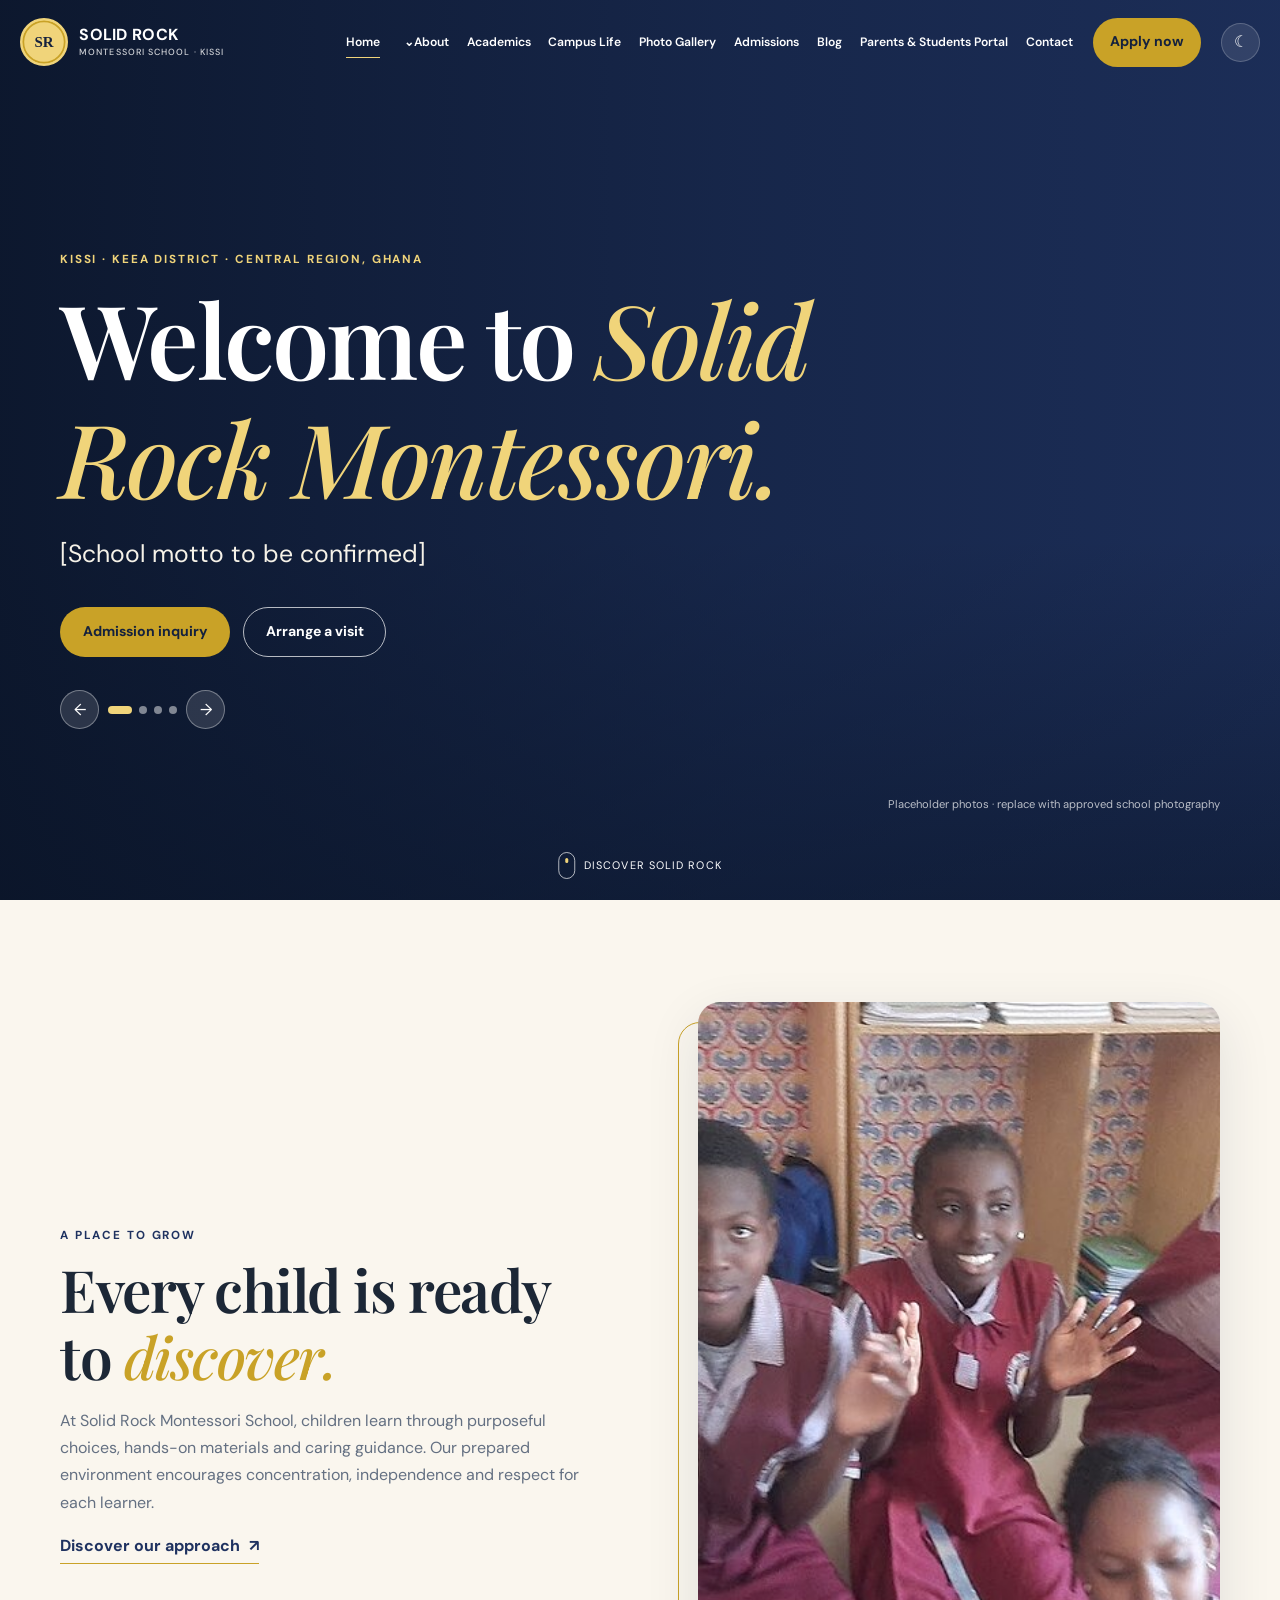
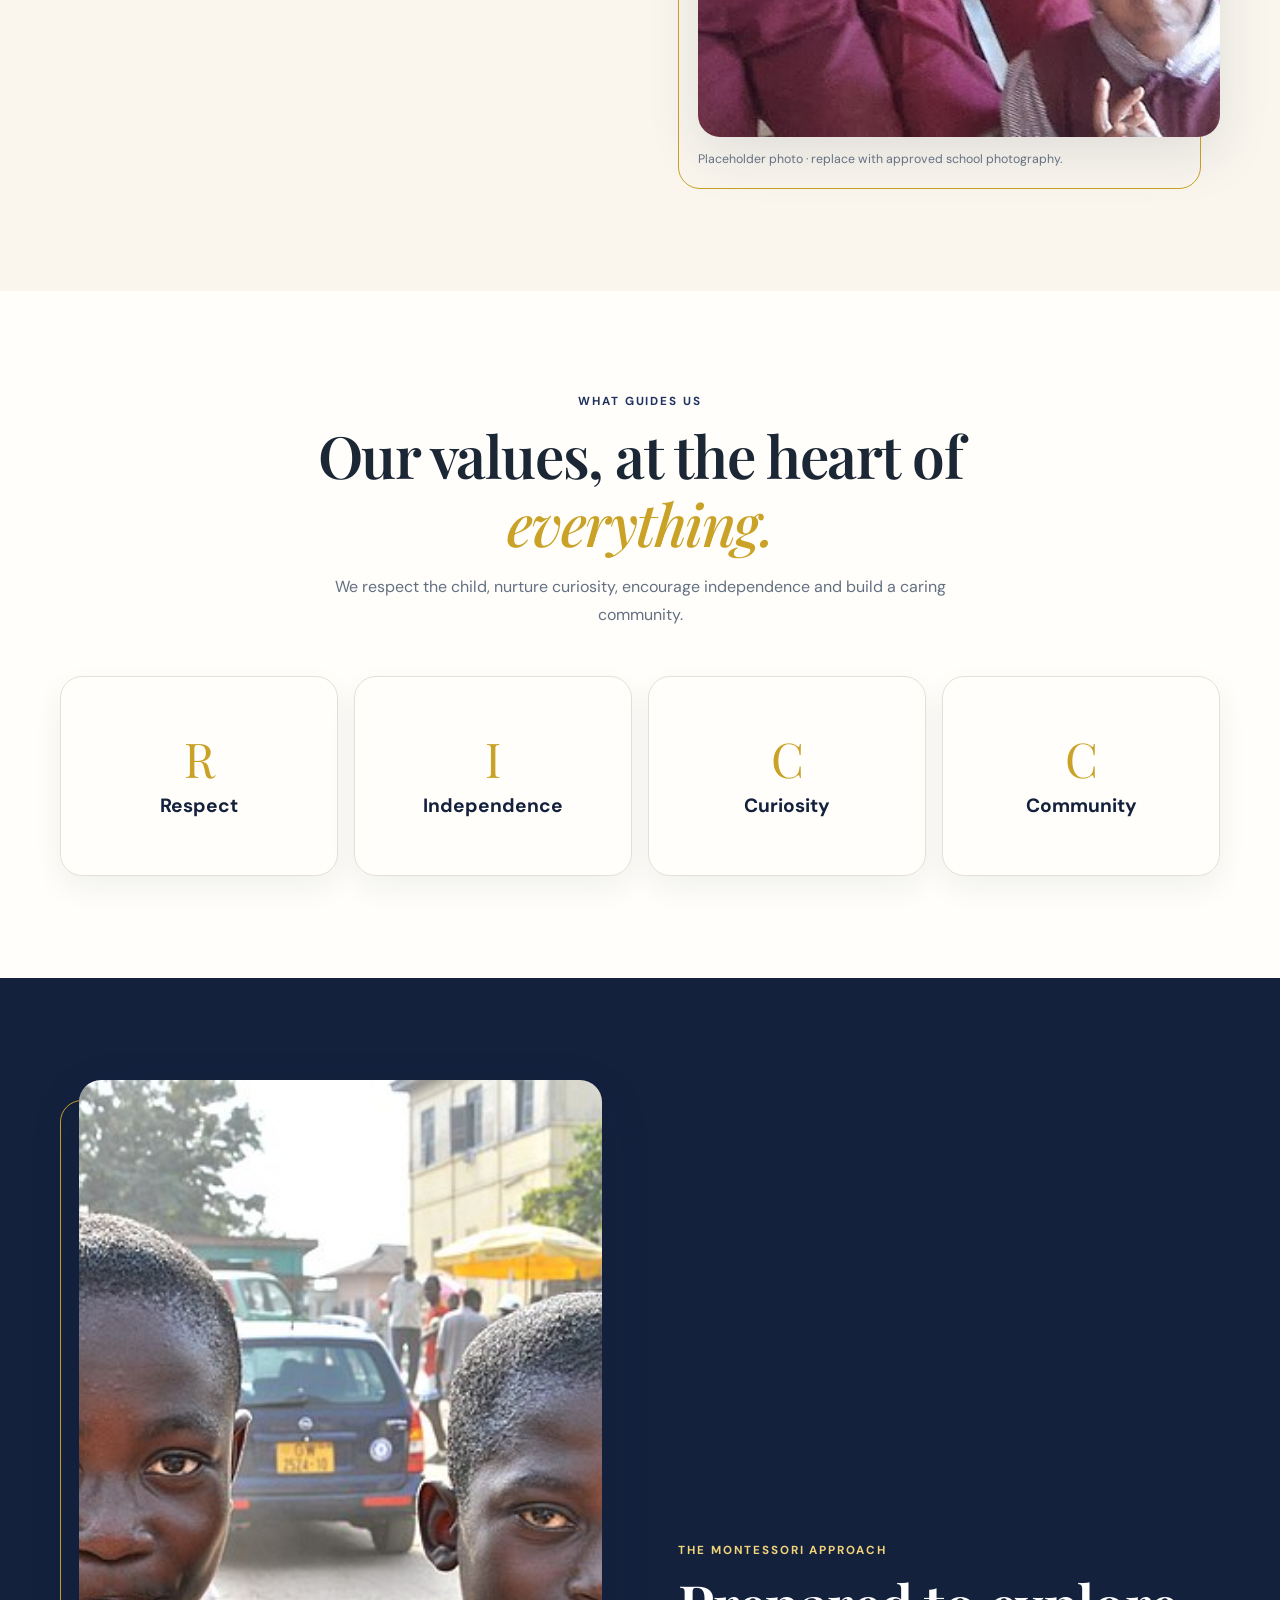
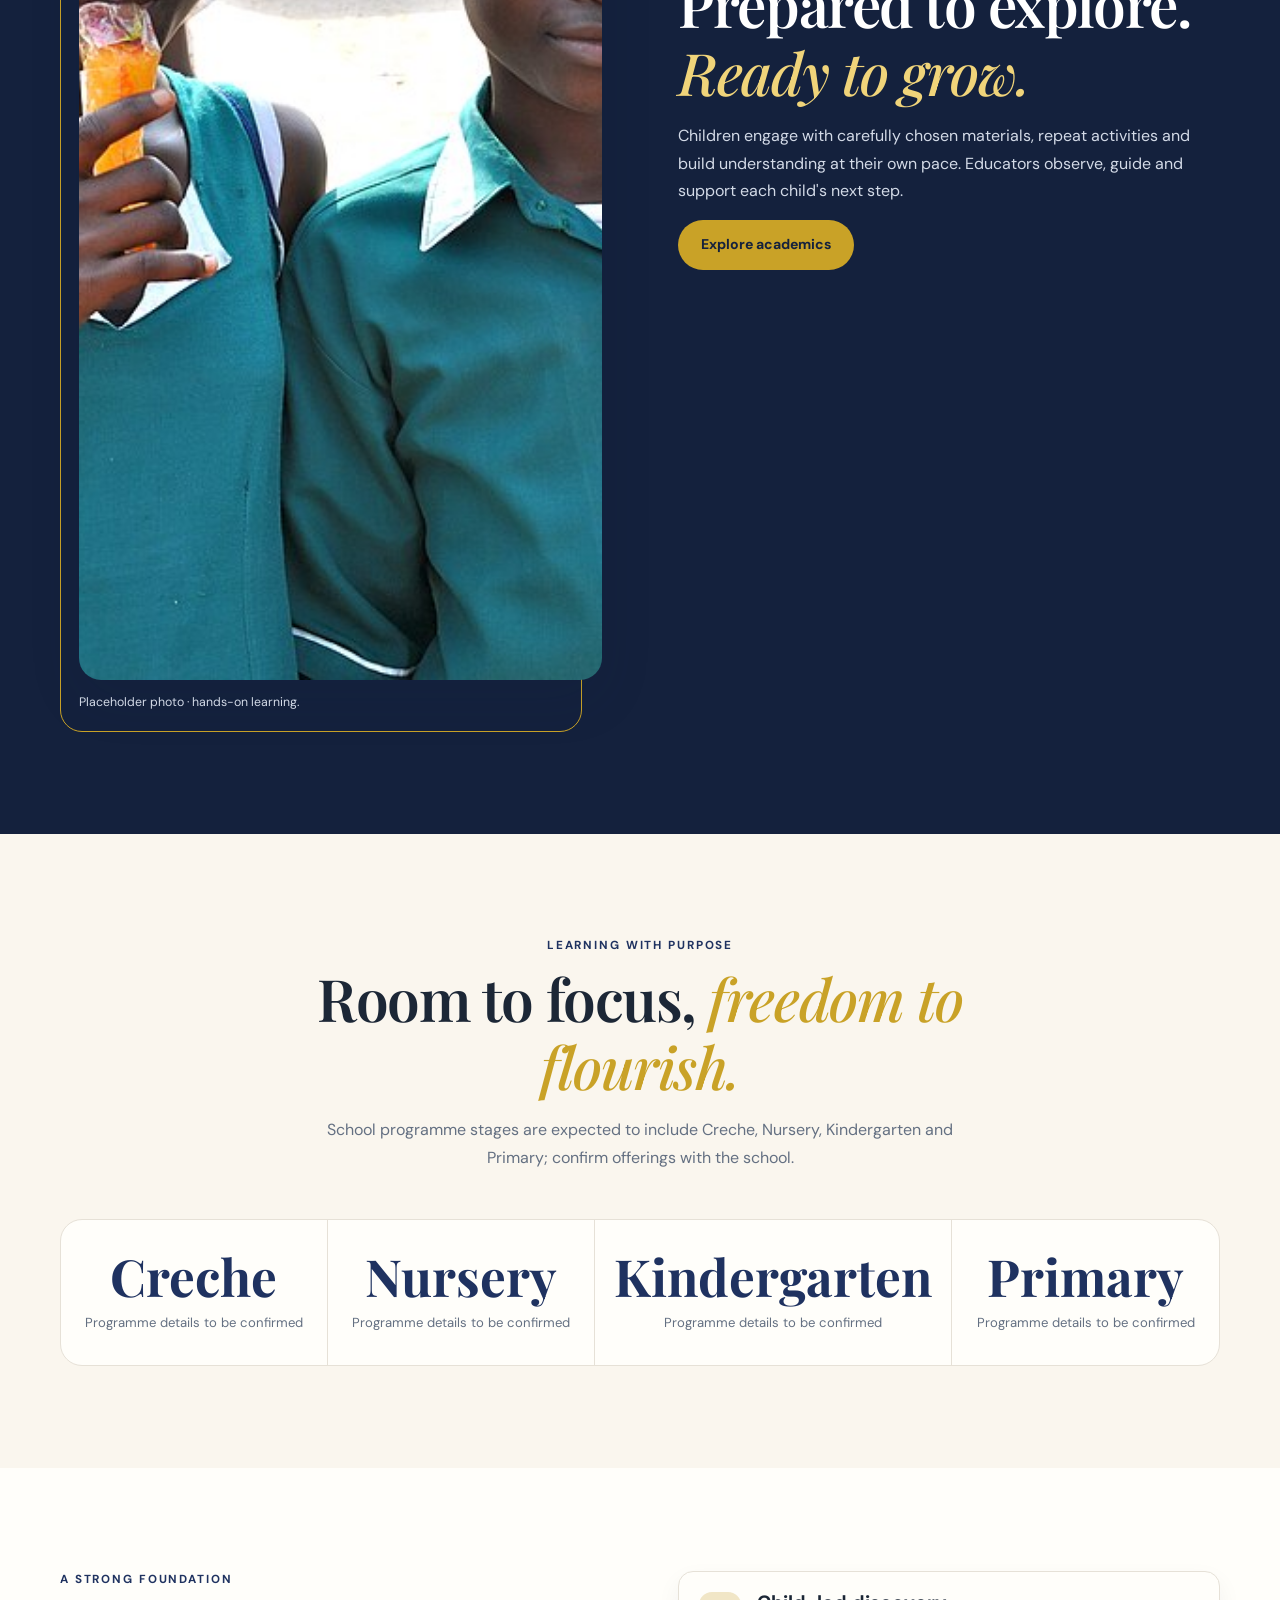
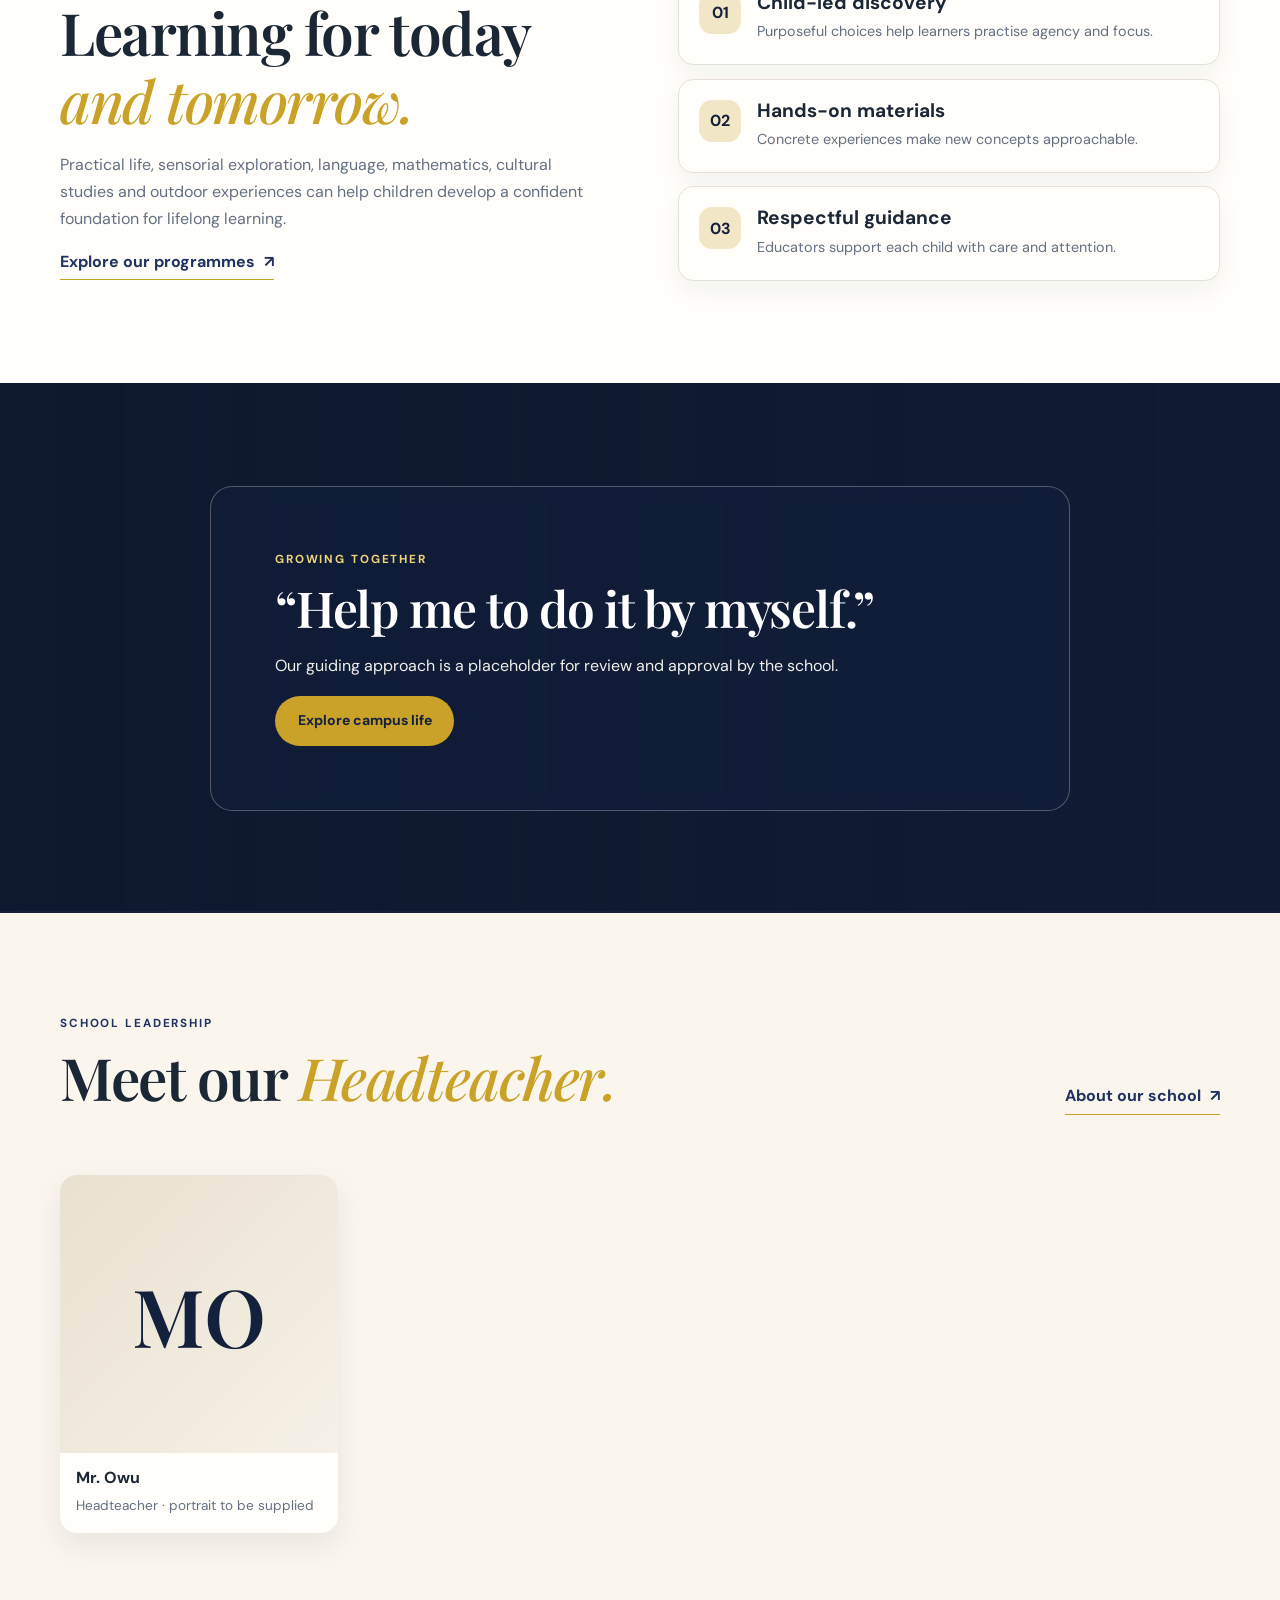
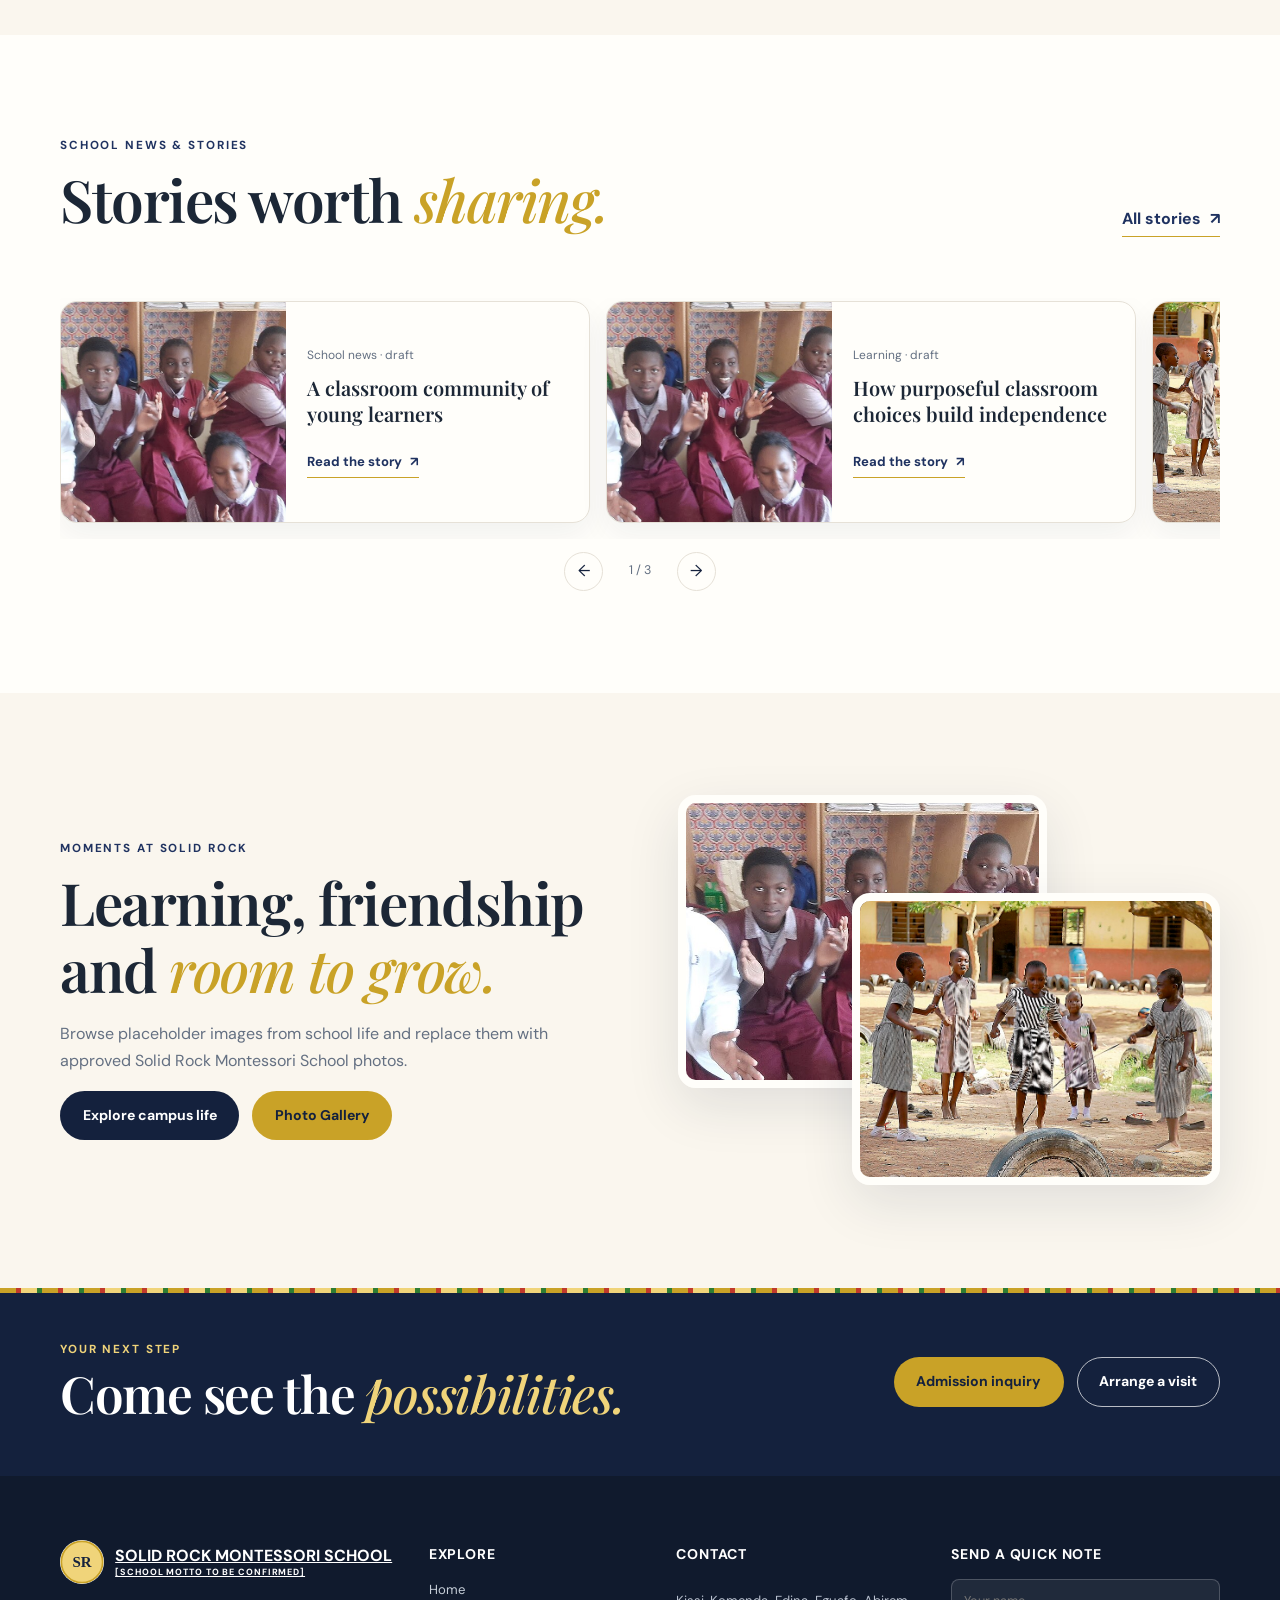
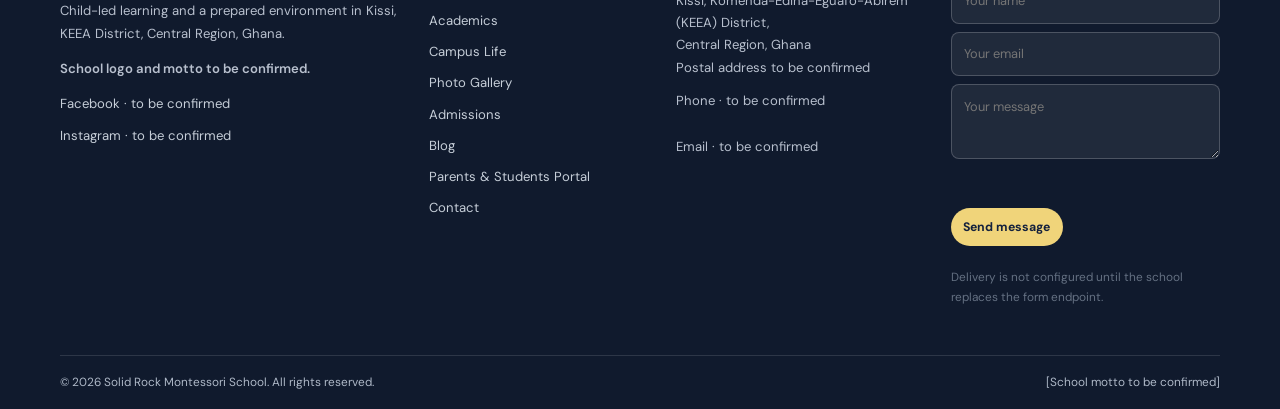
==== index.html @ 1fdc073c "Publish Solid Rock Montessori School website Co-authored-by: Copilot <223556219+Copilot@users.norepl" ====
<!doctype html>
<html lang="en">
<head>
  <meta charset="utf-8"><meta name="viewport" content="width=device-width, initial-scale=1">
  <meta name="description" content="Solid Rock Montessori School in Kissi, KEEA District, Ghana. Child-led learning from Creche through Primary.">
  <meta property="og:title" content="Solid Rock Montessori School | Kissi, Ghana"><meta property="og:description" content="A prepared environment for curious, capable learners."><meta property="og:type" content="website">
  <title>Solid Rock Montessori School | Home</title>
  <link rel="preconnect" href="https://fonts.googleapis.com"><link rel="preconnect" href="https://fonts.gstatic.com" crossorigin>
  <link href="https://fonts.googleapis.com/css2?family=DM+Sans:wght@400;500;600;700&family=Playfair+Display:wght@500;600;700&display=swap" rel="stylesheet">
  <link rel="stylesheet" href="css/style.css"><script defer src="js/main.js"></script>
  <script type="application/ld+json">{"@context":"https://schema.org","@type":"School","name":"Solid Rock Montessori School","address":{"@type":"PostalAddress","addressLocality":"Kissi","addressRegion":"Central Region","addressCountry":"GH"}}</script>
</head>
<body data-page="home">
  <a class="skip-link" href="#main">Skip to content</a><div id="site-header"></div><div class="scroll-progress" aria-hidden="true"></div>
  <main id="main">
    <section class="hero hero-home" aria-label="Welcome to Solid Rock Montessori School">
      <div class="hero-slides" aria-live="polite">
        <div class="hero-slide is-active" role="img" aria-label="Children learning together in a bright classroom; placeholder photo" style="--hero-image:url('assets/african-school-03.jpg')"></div>
        <div class="hero-slide" role="img" aria-label="Child exploring a learning activity; placeholder photo" style="--hero-image:url('assets/african-school-02.jpg')"></div>
        <div class="hero-slide" role="img" aria-label="Two school-aged children standing outdoors in Ghana; placeholder photo" style="--hero-image:url('assets/ghana-children.jpg')"></div>
        <div class="hero-slide" role="img" aria-label="Students collaborating in a classroom; placeholder photo" style="--hero-image:url('assets/african-school-02.jpg')"></div>
      </div>
      <div class="hero-shade"></div>
      <div class="container hero-content">
        <p class="eyebrow hero-reveal">KISSI · KEEA DISTRICT · CENTRAL REGION, GHANA</p>
        <h1 class="hero-reveal">Welcome to <em>Solid Rock Montessori.</em></h1>
        <p class="hero-lede hero-reveal">[School motto to be confirmed]</p>
        <div class="button-row hero-reveal"><a class="button button-gold" href="admissions.html">Admission inquiry</a><a class="button button-outline" href="contact.html">Arrange a visit</a></div>
        <div class="carousel-controls" aria-label="Hero carousel controls"><button class="carousel-arrow" data-hero-prev aria-label="Previous slide">←</button><span class="carousel-dots" aria-label="Choose a slide"></span><button class="carousel-arrow" data-hero-next aria-label="Next slide">→</button></div>
        <span class="hero-caption">Placeholder photos · replace with approved school photography</span>
      </div>
      <a class="scroll-cue" href="#welcome" aria-label="Scroll to discover"><span></span>Discover Solid Rock</a>
    </section>

    <section id="welcome" class="section section-cream"><div class="container split">
      <div class="split-copy reveal" data-reveal="left"><p class="eyebrow">A PLACE TO GROW</p><h2>Every child is ready to <em>discover.</em></h2><p>At Solid Rock Montessori School, children learn through purposeful choices, hands-on materials and caring guidance. Our prepared environment encourages concentration, independence and respect for each learner.</p><a class="text-link" href="about.html">Discover our approach <span>↗</span></a></div>
      <figure class="image-frame reveal" data-reveal="right"><img src="assets/african-school-03.jpg" width="1100" height="735" alt="Schoolchildren learning with an educator in a classroom; placeholder photo" fetchpriority="high"><figcaption>Placeholder photo · replace with approved school photography.</figcaption></figure>
    </div></section>

    <section class="section section-white"><div class="container"><div class="section-heading reveal" data-reveal="up"><p class="eyebrow">WHAT GUIDES US</p><h2>Our values, at the heart of <em>everything.</em></h2><p>We respect the child, nurture curiosity, encourage independence and build a caring community.</p></div>
      <div class="value-grid"><article class="value-card reveal" data-reveal="zoom"><span>R</span><h3>Respect</h3></article><article class="value-card reveal" data-reveal="zoom"><span>I</span><h3>Independence</h3></article><article class="value-card reveal" data-reveal="zoom"><span>C</span><h3>Curiosity</h3></article><article class="value-card reveal" data-reveal="zoom"><span>C</span><h3>Community</h3></article></div>
    </div></section>

    <section class="section section-navy"><div class="container split split-reverse"><div class="split-copy reveal" data-reveal="right"><p class="eyebrow eyebrow-gold">THE MONTESSORI APPROACH</p><h2>Prepared to explore. <em>Ready to grow.</em></h2><p>Children engage with carefully chosen materials, repeat activities and build understanding at their own pace. Educators observe, guide and support each child's next step.</p><a class="button button-gold" href="academics.html">Explore academics</a></div><figure class="image-frame image-frame-light reveal" data-reveal="left"><img src="assets/ghana-children.jpg" width="900" height="1200" loading="lazy" alt="Children participating in a group learning activity; placeholder photo"><figcaption>Placeholder photo · hands-on learning.</figcaption></figure></div></section>

    <section class="section section-cream"><div class="container"><div class="section-heading reveal" data-reveal="up"><p class="eyebrow">LEARNING WITH PURPOSE</p><h2>Room to focus, <em>freedom to flourish.</em></h2><p>School programme stages are expected to include Creche, Nursery, Kindergarten and Primary; confirm offerings with the school.</p></div><div class="stat-grid"><div class="stat-card reveal" data-reveal="up"><strong>Creche</strong><span>Programme details to be confirmed</span></div><div class="stat-card reveal" data-reveal="up"><strong>Nursery</strong><span>Programme details to be confirmed</span></div><div class="stat-card reveal" data-reveal="up"><strong>Kindergarten</strong><span>Programme details to be confirmed</span></div><div class="stat-card reveal" data-reveal="up"><strong>Primary</strong><span>Programme details to be confirmed</span></div></div></div></section>

    <section class="section section-white"><div class="container split"><div class="split-copy reveal" data-reveal="left"><p class="eyebrow">A STRONG FOUNDATION</p><h2>Learning for today <em>and tomorrow.</em></h2><p>Practical life, sensorial exploration, language, mathematics, cultural studies and outdoor experiences can help children develop a confident foundation for lifelong learning.</p><a class="text-link" href="academics.html">Explore our programmes <span>↗</span></a></div><div class="feature-stack"><article class="feature-card reveal" data-reveal="right"><span class="feature-icon">01</span><div><h3>Child-led discovery</h3><p>Purposeful choices help learners practise agency and focus.</p></div></article><article class="feature-card reveal" data-reveal="right"><span class="feature-icon">02</span><div><h3>Hands-on materials</h3><p>Concrete experiences make new concepts approachable.</p></div></article><article class="feature-card reveal" data-reveal="right"><span class="feature-icon">03</span><div><h3>Respectful guidance</h3><p>Educators support each child with care and attention.</p></div></article></div></div></section>

    <section class="section section-photo parallax-section" style="--parallax-image:url('assets/african-school-01.jpg')"><div class="container quote-panel reveal" data-reveal="zoom"><p class="eyebrow eyebrow-gold">GROWING TOGETHER</p><h2>“Help me to do it by myself.”</h2><p>Our guiding approach is a placeholder for review and approval by the school.</p><a class="button button-gold" href="campus-life.html">Explore campus life</a></div></section>

    <section class="section section-cream"><div class="container"><div class="section-heading section-heading-row reveal" data-reveal="up"><div><p class="eyebrow">SCHOOL LEADERSHIP</p><h2>Meet our <em>Headteacher.</em></h2></div><a class="text-link" href="about.html">About our school <span>↗</span></a></div><div class="leader-grid"><article class="leader-card reveal" data-reveal="up"><div class="portrait-placeholder" role="img" aria-label="Placeholder portrait for Mr. Owu">MO</div><div><h3>Mr. Owu</h3><p>Headteacher · portrait to be supplied</p></div></article></div></div></section>

    <section class="section section-white"><div class="container"><div class="section-heading section-heading-row reveal" data-reveal="up"><div><p class="eyebrow">SCHOOL NEWS &amp; STORIES</p><h2>Stories worth <em>sharing.</em></h2></div><a class="text-link" href="blog.html">All stories <span>↗</span></a></div>
      <div class="carousel-shell reveal" data-reveal="up" data-horizontal-carousel data-autoplay="true"><div class="carousel-track news-track" data-carousel-track role="list" aria-label="School news carousel" tabindex="0">
        <article class="carousel-card news-card" role="listitem"><img src="assets/african-school-03.jpg" width="800" height="600" loading="lazy" alt="Schoolchildren learning with an educator; placeholder photo"><div><p class="post-date">School news · draft</p><h3>A classroom community of young learners</h3><a class="text-link" href="blog.html#story-classroom">Read the story <span>↗</span></a></div></article>
        <article class="carousel-card news-card" role="listitem"><img src="assets/african-school-03.jpg" width="800" height="600" loading="lazy" alt="Children learning together in a bright classroom; placeholder photo"><div><p class="post-date">Learning · draft</p><h3>How purposeful classroom choices build independence</h3><a class="text-link" href="blog.html#story-independence">Read the story <span>↗</span></a></div></article>
        <article class="carousel-card news-card" role="listitem"><img src="assets/ghana-play.jpg" width="800" height="600" loading="lazy" alt="Children playing outdoors together; placeholder photo"><div><p class="post-date">Community · draft</p><h3>Learning, movement and joyful outdoor play</h3><a class="text-link" href="blog.html#story-play">Read the story <span>↗</span></a></div></article>
      </div><div class="carousel-nav"><button type="button" class="carousel-arrow carousel-arrow-dark" data-carousel-prev aria-label="Previous story">←</button><span data-carousel-status aria-live="polite"></span><button type="button" class="carousel-arrow carousel-arrow-dark" data-carousel-next aria-label="Next story">→</button></div></div>
    </div></section>

    <section class="section section-cream"><div class="container split"><div class="split-copy reveal" data-reveal="left"><p class="eyebrow">MOMENTS AT SOLID ROCK</p><h2>Learning, friendship and <em>room to grow.</em></h2><p>Browse placeholder images from school life and replace them with approved Solid Rock Montessori School photos.</p><div class="button-row"><a class="button button-navy" href="campus-life.html">Explore campus life</a><a class="button button-gold" href="gallery.html">Photo Gallery</a></div></div><div class="photo-pair reveal" data-reveal="right"><img src="assets/african-school-03.jpg" width="800" height="800" loading="lazy" alt="Children learning in a classroom; placeholder photo"><img src="assets/ghana-play.jpg" width="800" height="600" loading="lazy" alt="Children playing outdoors; placeholder photo"></div></div></section>
    <section class="cta-band"><div class="container cta-inner"><div><p class="eyebrow eyebrow-gold">YOUR NEXT STEP</p><h2>Come see the <em>possibilities.</em></h2></div><div class="button-row"><a class="button button-gold button-shimmer" href="admissions.html">Admission inquiry</a><a class="button button-outline" href="contact.html">Arrange a visit</a></div></div></section>
  </main><div id="site-footer"></div>
</body>
</html>
---- css/style.css ----
:root {
  color-scheme: light;
  --navy: #14213d;
  --blue: #1f3260;
  --gold: #c9a227;
  --gold-light: #f0d47a;
  --cream: #faf6ee;
  --paper: #fffefa;
  --ink: #1c2736;
  --muted: #647082;
  --line: #e6e1d7;
  --red: #c0392b;
  --yellow: #e0b100;
  --purple: #6b3fa0;
  --green: #2e7d32;
  --shadow: 0 18px 54px rgba(20, 33, 61, .11);
  --radius: 22px;
  --space-1: .5rem;
  --space-2: 1rem;
  --space-3: 1.5rem;
  --space-4: 2rem;
  --space-5: 3rem;
  --space-6: 4.5rem;
  --space-7: 6rem;
  --serif: "Playfair Display", Georgia, serif;
  --sans: "DM Sans", Arial, sans-serif;
}

* { box-sizing: border-box; }
html { scroll-behavior: smooth; scroll-padding-top: 6rem; }
body { margin: 0; background: var(--paper); color: var(--ink); font-family: var(--sans); font-size: 16px; line-height: 1.7; -webkit-font-smoothing: antialiased; }
body.theme-dark { color-scheme: dark; --paper: #121b2c; --cream: #19253a; --ink: #f4f1e9; --muted: #c0c6d0; --line: #314059; --shadow: 0 18px 54px rgba(0,0,0,.24); }
body.theme-dark .section-white, body.theme-dark .section-cream, body.theme-dark .section { background-color: var(--paper); }
body.theme-dark .section-cream { background-color: var(--cream); }
body.theme-dark .value-card, body.theme-dark .feature-card, body.theme-dark .outcome-card, body.theme-dark .tab-panel, body.theme-dark .site-form, body.theme-dark .login-card, body.theme-dark .contact-card, body.theme-dark .post-card, body.theme-dark .faq-item { background: #1c2a42; color: var(--ink); }
body.theme-dark .field input, body.theme-dark .field select, body.theme-dark .field textarea, body.theme-dark .search-field input, body.theme-dark .newsletter-form input { color: var(--ink); background: #121b2c; border-color: var(--line); }
img { display: block; max-width: 100%; }
a { color: inherit; }
button, input, select, textarea { font: inherit; }
button { cursor: pointer; }
:focus-visible { outline: 3px solid var(--gold); outline-offset: 4px; }
.sr-only { position: absolute; width: 1px; height: 1px; padding: 0; margin: -1px; overflow: hidden; clip: rect(0,0,0,0); white-space: nowrap; border: 0; }
.skip-link { position: fixed; top: .5rem; left: .5rem; z-index: 9999; padding: .7rem 1rem; color: var(--navy); background: white; transform: translateY(-160%); border-radius: .5rem; }
.skip-link:focus { transform: none; }
.container { width: min(1160px, calc(100% - 3rem)); margin-inline: auto; }
.narrow { max-width: 820px; }
.section { padding: clamp(4rem, 8vw, 7rem) 0; }
.section-cream { background: var(--cream); }
.section-white { background: var(--paper); }
.section-navy { color: #fff; background: var(--navy); }
.section-navy .section-heading > p:last-child { color: #d3dae7; }
.eyebrow { margin: 0 0 .75rem; color: var(--blue); font-size: .73rem; font-weight: 700; letter-spacing: .16em; line-height: 1.4; text-transform: uppercase; }
.eyebrow-gold { color: var(--gold-light); }
h1, h2, h3, p { margin-top: 0; }
h1, h2, h3 { line-height: 1.16; }
h1, h2 { font-family: var(--serif); font-weight: 600; letter-spacing: -.025em; }
h1 { font-size: clamp(3rem, 8vw, 6.8rem); margin-bottom: 1rem; }
h2 { font-size: clamp(2.1rem, 5vw, 3.65rem); margin-bottom: 1rem; }
h3 { font-size: 1.2rem; }
h1 em, h2 em { color: var(--gold); font-weight: 500; }
.section-navy h1 em, .section-navy h2 em, .cta-band h2 em { color: var(--gold-light); }
.section-heading { max-width: 740px; margin: 0 auto 3rem; text-align: center; }
.section-heading > p:last-child { max-width: 670px; margin: .7rem auto 0; color: var(--muted); }
.section-heading-row { max-width: none; display: flex; align-items: end; justify-content: space-between; gap: 1.5rem; text-align: left; }
.section-heading-row > p, .section-heading-row .text-link { margin-bottom: .8rem; }
.text-center { text-align: center; }
.text-link { display: inline-flex; gap: .55rem; align-items: center; color: var(--blue); font-weight: 700; text-decoration: none; border-bottom: 1px solid var(--gold); padding-bottom: .25rem; transition: gap .25s, color .25s; }
.section-navy .text-link { color: white; }
.text-link:hover { gap: .9rem; color: var(--gold); }
.button { position: relative; display: inline-flex; min-height: 49px; align-items: center; justify-content: center; gap: .7rem; overflow: hidden; padding: .75rem 1.35rem; border: 1px solid transparent; border-radius: 999px; font-size: .88rem; font-weight: 700; text-align: center; text-decoration: none; transition: transform .24s, box-shadow .24s, background .24s; }
.button:hover { transform: translateY(-3px); box-shadow: 0 9px 24px rgba(201,162,39,.22); }
.button:active { transform: translateY(0) scale(.98); }
.button-gold { background: var(--gold); color: var(--navy); }
.button-gold:hover { background: #e0bf50; }
.button-navy { background: var(--navy); color: white; }
.button-outline { border-color: rgba(255,255,255,.7); color: white; background: transparent; }
.button-outline:hover { background: rgba(255,255,255,.12); }
.button-whatsapp { background: #176d43; color: white; }
.button-row { display: flex; flex-wrap: wrap; gap: .8rem; }
.button-shimmer { animation: cta-glow 2.8s ease-in-out infinite; }
.button-ripple { position: absolute; width: 8px; height: 8px; border-radius: 50%; pointer-events: none; background: rgba(255,255,255,.65); transform: scale(0); animation: ripple .55s linear forwards; }
.scroll-progress { position: fixed; inset: 0 auto auto 0; z-index: 1002; width: 0; height: 3px; background: var(--gold); }

/* Shared sticky header and navigation */
.site-header { position: fixed; inset: 0 0 auto; z-index: 1100; color: white; transition: background .3s, box-shadow .3s; }
.site-header.is-solid { background: var(--navy); box-shadow: 0 8px 26px rgba(8,19,38,.22); }
.nav-inner { width: min(1280px, calc(100% - 2.5rem)); min-height: 84px; margin: auto; display: flex; align-items: center; gap: 1.25rem; }
.brand { flex: 0 0 auto; display: inline-flex; align-items: center; gap: .7rem; color: white; text-decoration: none; font-weight: 700; letter-spacing: .02em; }
.brand img { width: 48px; height: 48px; flex: 0 0 auto; border: 2px solid var(--gold-light); border-radius: 50%; background: var(--gold-light); }
.brand span { display: grid; line-height: 1.05; }
.brand small { margin-top: .25rem; font-size: .56rem; font-weight: 500; letter-spacing: .12em; opacity: .8; }
.main-nav { display: flex; align-items: center; gap: clamp(.55rem,1.4vw,1.3rem); margin-left: auto; }
.main-nav a, .nav-dropdown-button { position: relative; padding: .65rem 0; color: white; background: none; border: 0; font-size: .76rem; font-weight: 600; text-decoration: none; white-space: nowrap; }
.main-nav a::after, .nav-dropdown-button::after { position: absolute; bottom: .3rem; left: 0; width: 100%; height: 1px; content: ""; background: var(--gold-light); transform: scaleX(0); transform-origin: left; transition: transform .25s; }
.main-nav a:hover::after, .main-nav a[aria-current="page"]::after, .nav-dropdown-button:hover::after, .nav-group:focus-within .nav-dropdown-button::after { transform: scaleX(1); }
.nav-group { position: relative; }
.nav-dropdown-button::before { content: "⌄"; margin-left: .35rem; }
.dropdown-menu { position: absolute; top: 100%; left: -.9rem; min-width: 190px; padding: .6rem; visibility: hidden; opacity: 0; transform: translateY(8px); border: 1px solid rgba(255,255,255,.1); border-radius: 12px; background: var(--navy); box-shadow: var(--shadow); transition: .2s ease; }
.nav-group:hover .dropdown-menu, .nav-group:focus-within .dropdown-menu { visibility: visible; opacity: 1; transform: none; }
.dropdown-menu a { display: block; padding: .6rem .65rem; border-radius: 7px; }
.dropdown-menu a:hover { background: rgba(255,255,255,.08); }
.dropdown-menu a::after { display: none; }
.nav-apply { flex: 0 0 auto; padding: .65rem 1rem; }
.theme-toggle, .menu-toggle { width: 39px; height: 39px; display: inline-grid; place-items: center; flex: 0 0 auto; color: white; background: rgba(255,255,255,.1); border: 1px solid rgba(255,255,255,.2); border-radius: 50%; }
.menu-toggle { display: none; font-size: 1.15rem; }
.nav-backdrop { display: none; }
.mobile-drawer-close { display: none; }

/* Hero carousel and interior page banners */
.hero { position: relative; min-height: min(850px, 100svh); min-height: max(680px, 100svh); display: grid; align-items: center; overflow: hidden; color: white; background: var(--navy); }
.hero-slides, .hero-slide, .hero-shade { position: absolute; inset: 0; }
.hero-slide { background-image: var(--hero-image); background-color: var(--blue); background-size: cover; background-position: center; opacity: 0; transform: scale(1.055); transition: opacity 1s ease, transform 7s ease; }
.hero-slide.is-active { opacity: 1; transform: scale(1); }
.hero-slide-gradient { background-image: radial-gradient(ellipse at 75% 15%, rgba(201,162,39,.58), transparent 34%), linear-gradient(135deg,#14213d 5%,#1f3260 52%,#6b5830); background-size: 150% 150%; animation: gradient-drift 14s ease-in-out infinite alternate; }
.hero-shade { background: linear-gradient(90deg, rgba(10,20,39,.88), rgba(13,25,48,.46) 58%, rgba(13,25,48,.18)), linear-gradient(0deg,rgba(10,20,39,.56),transparent 40%); }
.hero-content { position: relative; z-index: 2; padding-top: 5rem; }
.hero-content h1 { max-width: 880px; animation: rise-in .9s .16s both; }
.hero-content h1 em { color: var(--gold-light); }
.hero-content .eyebrow { color: var(--gold-light); animation: rise-in .65s both; }
.hero-lede { max-width: 640px; margin: 0 0 2rem; color: #f6f2e8; font-size: clamp(1.1rem,2.4vw,1.55rem); animation: rise-in .8s .34s both; }
.hero-content .button-row { animation: rise-in .8s .5s both; }
.hero-caption { position: absolute; right: 0; bottom: -5.3rem; font-size: .7rem; opacity: .7; }
.carousel-controls { display: flex; align-items: center; gap: .55rem; margin-top: 2.1rem; }
.carousel-arrow { width: 39px; height: 39px; display: grid; place-items: center; color: white; background: rgba(255,255,255,.13); border: 1px solid rgba(255,255,255,.35); border-radius: 50%; transition: background .2s, transform .2s; }
.carousel-arrow:hover { background: var(--gold); color: var(--navy); transform: scale(1.08); }
.carousel-dots { display: flex; gap: .45rem; }
.carousel-dot { width: 8px; height: 8px; padding: 0; border: 0; border-radius: 50%; background: rgba(255,255,255,.48); transition: width .25s, background .25s; }
.carousel-dot[aria-current="true"] { width: 24px; border-radius: 5px; background: var(--gold-light); }
.scroll-cue { position: absolute; bottom: 1.3rem; left: 50%; display: flex; align-items: center; gap: .55rem; color: white; font-size: .68rem; letter-spacing: .1em; text-decoration: none; text-transform: uppercase; transform: translateX(-50%); }
.scroll-cue span { width: 17px; height: 27px; border: 1px solid rgba(255,255,255,.68); border-radius: 12px; }
.scroll-cue span::after { content: ""; display: block; width: 3px; height: 5px; margin: 5px auto; background: var(--gold-light); border-radius: 3px; animation: scroll-pulse 1.4s infinite; }
.page-hero { position: relative; min-height: 490px; display: flex; align-items: end; overflow: hidden; color: white; background-color: var(--navy); background-size: cover; background-position: center; }
.page-hero::before { position: absolute; inset: 0; content: ""; background: linear-gradient(90deg,rgba(12,24,44,.89),rgba(12,24,44,.37)),linear-gradient(0deg,rgba(12,24,44,.45),transparent 60%); }
.page-hero-content { position: relative; z-index: 1; padding-top: 150px; padding-bottom: 4.4rem; }
.page-hero-content h1 { max-width: 900px; font-size: clamp(3rem,7vw,5.6rem); }
.page-hero-content p:last-child { max-width: 650px; margin-bottom: 0; color: #f3f0e9; font-size: clamp(1rem,2vw,1.2rem); }
.page-hero-campus { background-image: linear-gradient(115deg,rgba(20,33,61,.86),rgba(31,50,96,.44)),url("../assets/african-school-02.jpg"); }
.page-hero-admissions { background-image: linear-gradient(115deg,rgba(20,33,61,.96),rgba(31,50,96,.72)),url("../assets/african-school-03.jpg"); }
.page-hero-blog { background-image: linear-gradient(115deg,rgba(20,33,61,.9),rgba(31,50,96,.55)),url("../assets/african-school-03.jpg"); }
.page-hero-portal { background-image: linear-gradient(115deg,rgba(20,33,61,.94),rgba(31,50,96,.68)),url("../assets/african-school-02.jpg"); }
.page-hero-contact { background-image: linear-gradient(115deg,rgba(20,33,61,.92),rgba(31,50,96,.62)),url("../assets/african-school-01.jpg"); }
.page-hero-about { background-image: linear-gradient(115deg,rgba(20,33,61,.82),rgba(31,50,96,.4)),url("../assets/ghana-children.jpg"); }
.page-hero-academics { background-image: linear-gradient(115deg,rgba(20,33,61,.88),rgba(31,50,96,.47)),url("../assets/african-school-03.jpg"); }
.page-hero-gallery { background-image: linear-gradient(115deg,rgba(20,33,61,.91),rgba(31,50,96,.5)),url("../assets/african-school-03.jpg"); }

/* General content blocks */
.split { display: grid; grid-template-columns: 1fr 1fr; align-items: center; gap: clamp(2rem,6vw,5.5rem); }
.split-reverse .split-copy { order: 2; }
.split-reverse .image-frame { order: 1; }
.split-copy p:not(.eyebrow) { color: var(--muted); }
.section-navy .split-copy p:not(.eyebrow) { color: #d3dae7; }
.split-copy h2 { max-width: 600px; }
.image-frame { position: relative; margin: 0; padding: 0 0 1.2rem 1.2rem; }
.image-frame::before { position: absolute; inset: 1.2rem 1.2rem 0 0; content: ""; border: 1px solid var(--gold); border-radius: var(--radius); }
.image-frame img { position: relative; width: 100%; aspect-ratio: 4/3; object-fit: cover; border-radius: var(--radius); box-shadow: var(--shadow); }
.image-frame figcaption { position: relative; margin-top: .7rem; color: var(--muted); font-size: .77rem; }
.image-frame-light figcaption { color: #d3dae7; }
.value-grid { display: grid; grid-template-columns: repeat(4,1fr); gap: 1rem; }
.value-card { min-height: 200px; display: grid; align-content: center; justify-items: center; padding: 1.4rem; border: 1px solid var(--line); border-radius: var(--radius); background: var(--paper); box-shadow: 0 12px 30px rgba(20,33,61,.06); transition: transform .32s, box-shadow .32s; }
.value-card:hover { transform: translateY(-9px) rotate(-1deg); box-shadow: var(--shadow); }
.value-card span { color: var(--gold); font-family: var(--serif); font-size: 3rem; line-height: 1; }
.value-card h3 { margin: .8rem 0 0; color: var(--navy); }
.stat-grid { display: grid; grid-template-columns: repeat(4,1fr); border: 1px solid var(--line); border-radius: var(--radius); overflow: hidden; background: var(--paper); }
.stat-card { min-height: 145px; display: grid; align-content: center; justify-items: center; padding: 1.2rem; border-right: 1px solid var(--line); text-align: center; }
.stat-card:last-child { border-right: 0; }
.stat-card strong { color: var(--blue); font-family: var(--serif); font-size: clamp(2.4rem,4vw,3.8rem); line-height: 1; }
.stat-card span { margin-top: .6rem; color: var(--muted); font-size: .82rem; }
.feature-stack { display: grid; gap: .85rem; }
.feature-card { display: flex; align-items: flex-start; gap: 1rem; padding: 1.25rem; border: 1px solid var(--line); border-radius: 15px; background: var(--paper); box-shadow: 0 10px 24px rgba(20,33,61,.055); transition: transform .25s, box-shadow .25s; }
.feature-card:hover { transform: translateX(6px); box-shadow: var(--shadow); }
.feature-card h3 { margin: 0 0 .35rem; }
.feature-card p { margin: 0; color: var(--muted); font-size: .9rem; }
.feature-icon { width: 42px; height: 42px; display: grid; place-items: center; flex: 0 0 auto; border-radius: 13px; color: var(--navy); background: #f1e6c6; font-weight: 700; }
.section-photo { position: relative; min-height: 410px; display: grid; align-items: center; overflow: hidden; background: var(--navy); }
.section-photo::before { position: absolute; inset: -10% 0; content: ""; background-image: linear-gradient(90deg,rgba(12,24,44,.85),rgba(12,24,44,.55)),var(--parallax-image); background-size: cover; background-position: center; transform: translateY(var(--parallax-offset,0)); will-change: transform; }
.quote-panel { position: relative; max-width: 860px; padding: clamp(2rem,5vw,4rem); border: 1px solid rgba(255,255,255,.27); border-radius: var(--radius); color: white; background: rgba(20,33,61,.54); backdrop-filter: blur(7px); }
.quote-panel h2 { font-size: clamp(1.8rem,4vw,3.1rem); }
.quote-panel p:not(.eyebrow) { color: #f0f0eb; }
.leader-grid { display: grid; grid-template-columns: repeat(4,1fr); gap: 1rem; }
.leader-card { overflow: hidden; border-radius: 17px; background: var(--paper); box-shadow: 0 12px 28px rgba(20,33,61,.08); transition: transform .3s, box-shadow .3s; }
.leader-card:hover { transform: translateY(-8px); box-shadow: var(--shadow); }
.leader-card img { width: 100%; aspect-ratio: 1/1; object-fit: cover; background: #e9e3d8; }
.portrait-placeholder { width: 100%; aspect-ratio: 1; display: grid; place-items: center; color: var(--navy); background: linear-gradient(135deg,#e9e1d0,#f6f1e7); font: 600 clamp(3rem,8vw,5rem) var(--serif); }
.leader-card div { padding: 1rem; }
.leader-card h3 { margin: 0 0 .35rem; font-size: 1rem; }
.leader-card p { margin: 0; color: var(--muted); font-size: .85rem; }
.partner-section { padding-block: 3rem; }
.partner-row { min-height: 110px; display: flex; justify-content: center; align-items: center; gap: clamp(3rem,8vw,8rem); }
.partner-row img { max-width: 190px; max-height: 80px; width: auto; object-fit: contain; }
.cta-band { position: relative; padding: 3.3rem 0; color: white; background: var(--navy); }
.cta-band::before { position: absolute; inset: 0 0 auto; height: 5px; content: ""; background: repeating-linear-gradient(90deg,var(--gold) 0 16px,var(--red) 16px 21px,var(--gold-light) 21px 37px,var(--green) 37px 42px); }
.cta-inner { display: flex; align-items: center; justify-content: space-between; gap: 2rem; }
.cta-inner h2 { margin: 0; font-size: clamp(2rem,4vw,3.2rem); }
.cta-inner .eyebrow { margin-bottom: .45rem; }

/* About timeline and flipping values */
.timeline { position: relative; max-width: 850px; margin: auto; padding: 1rem 0; }
.timeline::before { position: absolute; top: 0; bottom: 0; left: 104px; width: 2px; content: ""; background: var(--line); }
.timeline::after { position: absolute; top: 0; left: 104px; width: 2px; height: var(--timeline-progress,0); content: ""; background: var(--gold); transition: height .2s linear; }
.timeline-item { position: relative; display: grid; grid-template-columns: 84px 1fr; gap: 2.5rem; align-items: start; padding: 1.2rem 0 2.2rem; }
.timeline-item > span { position: relative; z-index: 1; padding: .35rem .5rem; border-radius: 20px; color: var(--navy); background: #f1e6c6; font-weight: 700; text-align: center; }
.timeline-item div { padding: 0 0 1rem; }
.timeline-item h3 { margin: .2rem 0 .5rem; }
.timeline-item p { margin: 0; color: var(--muted); }
.flip-grid { display: grid; grid-template-columns: repeat(4,1fr); gap: 1rem; }
.flip-card { min-height: 290px; perspective: 1000px; cursor: pointer; }
.flip-inner { position: relative; width: 100%; height: 100%; min-height: 290px; transform-style: preserve-3d; transition: transform .65s cubic-bezier(.2,.8,.2,1); }
.flip-card:hover .flip-inner, .flip-card:focus .flip-inner, .flip-card.is-flipped .flip-inner { transform: rotateY(180deg); }
.flip-front, .flip-back { position: absolute; inset: 0; display: flex; flex-direction: column; justify-content: center; align-items: center; padding: 1.3rem; border: 1px solid rgba(255,255,255,.15); border-radius: var(--radius); text-align: center; backface-visibility: hidden; }
.flip-front { background: #1d2e50; }
.flip-front span { color: var(--gold-light); font: 4.1rem/1 var(--serif); }
.flip-front h3 { margin: .8rem 0; color: white; font-size: 1.4rem; }
.flip-front small { color: #cdd4df; font-size: .7rem; }
.flip-back { align-items: start; transform: rotateY(180deg); color: var(--navy); background: #f5ebd0; text-align: left; }
.flip-back h3 { color: var(--navy); }
.flip-back p { margin: 0; font-size: .82rem; line-height: 1.55; }

/* Programmes, houses, clubs, gallery */
.tabs { display: flex; gap: .55rem; flex-wrap: wrap; justify-content: center; margin: 0 auto 1rem; }
.tab-button, .filter-button { padding: .7rem 1.05rem; border: 1px solid var(--line); border-radius: 99px; color: var(--muted); background: transparent; font-size: .84rem; font-weight: 700; transition: .2s; }
.tab-button:hover, .tab-button.is-active, .filter-button:hover, .filter-button.is-active { border-color: var(--navy); color: white; background: var(--navy); }
.tab-panel { max-width: 780px; min-height: 145px; margin: auto; padding: 1.6rem 2rem; border: 1px solid var(--line); border-radius: 16px; background: var(--paper); box-shadow: 0 12px 30px rgba(20,33,61,.06); animation: panel-in .35s ease both; }
.tab-panel h3 { margin-bottom: .5rem; }
.tab-panel p { margin: 0; color: var(--muted); }
.placeholder-note { color: #725a15; font-size: .82rem; font-weight: 600; }
body.theme-dark .placeholder-note { color: #f0d47a; }
.steps-grid { display: grid; grid-template-columns: repeat(3,1fr); gap: 1rem; }
.step-card { position: relative; min-height: 210px; padding: 1.8rem; border: 1px solid rgba(255,255,255,.14); border-radius: var(--radius); background: #1a2a49; transition: transform .3s, border-color .3s; }
.step-card:hover { transform: translateY(-8px); border-color: var(--gold); }
.step-card > span { display: block; margin-bottom: 1.4rem; color: var(--gold-light); font: 2.1rem/1 var(--serif); }
.step-card h3 { margin-bottom: .5rem; }
.step-card p { margin-bottom: 0; color: #d3dae7; font-size: .92rem; }
.steps-light .step-card { color: var(--ink); border-color: var(--line); background: var(--paper); }
.steps-light .step-card p { color: var(--muted); }
.image-note { display: grid; place-items: center; min-height: 270px; padding: 2rem; border-radius: var(--radius); color: var(--navy); background: #f0e6ce; text-align: center; }
.big-number { font: 5rem/.95 var(--serif); }
.big-number span { font-size: 1.4rem; }
.image-note p { margin: .9rem 0 .1rem; font-weight: 700; }
.image-note small { color: #4e596c; }
.outcome-grid { display: grid; grid-template-columns: repeat(3,1fr); gap: 1rem; }
.outcome-card { padding: 1.7rem; border: 1px solid var(--line); border-radius: var(--radius); background: var(--paper); box-shadow: 0 12px 30px rgba(20,33,61,.06); transition: transform .3s; }
.outcome-card:hover { transform: translateY(-7px); }
.outcome-card h3 { margin: 1rem 0 .8rem; }
.outcome-card ul { margin: 0; padding-left: 1.1rem; color: var(--muted); font-size: .9rem; }
.outcome-card li + li { margin-top: .55rem; }
.house-grid { display: grid; grid-template-columns: repeat(4,1fr); gap: 1rem; }
.house-card { min-height: 225px; display: flex; flex-direction: column; justify-content: end; padding: 1.5rem; border-radius: var(--radius); color: white; transition: transform .35s, box-shadow .35s; }
.house-card:hover { transform: translateY(-9px) rotate(-1deg); box-shadow: var(--shadow); }
.house-card > span { margin-bottom: auto; font-size: .78rem; opacity: .8; }
.house-card h3 { margin: 0 0 .35rem; font: 600 1.45rem/1.2 var(--serif); }
.house-card p { margin: 0; font-size: .8rem; opacity: .83; }
.house-red { background: var(--red); }
.house-yellow { color: var(--navy); background: var(--yellow); }
.house-purple { background: var(--purple); }
.house-green { background: var(--green); }
.club-grid { display: grid; grid-template-columns: repeat(4,1fr); gap: .9rem; }
.club-card { min-height: 155px; display: grid; align-content: center; justify-items: center; padding: 1rem; border: 1px solid var(--line); border-radius: 18px; background: var(--paper); transition: transform .25s, box-shadow .25s; }
.club-card:hover { transform: translateY(-6px) scale(1.015); box-shadow: var(--shadow); }
.club-card span { color: var(--gold); font-size: 1.65rem; }
.club-card h3 { margin: .6rem 0 0; font-size: .98rem; text-align: center; }
.activity-grid { display: grid; grid-template-columns: repeat(5,1fr); gap: .75rem; }
.activity-item { display: flex; align-items: baseline; gap: .8rem; padding: 1rem; border-bottom: 1px solid rgba(255,255,255,.18); transition: color .2s, transform .2s; }
.activity-item:hover { color: var(--gold-light); transform: translateX(5px); }
.activity-item span { color: var(--gold-light); font-size: .72rem; }
.activity-item p { margin: 0; font-size: .88rem; }
.filter-row { display: flex; justify-content: center; flex-wrap: wrap; gap: .55rem; margin: 0 auto 2rem; }
.gallery-grid { display: grid; grid-template-columns: repeat(3,1fr); grid-auto-rows: 220px; gap: .9rem; }
.photo-gallery-grid .gallery-item { min-height: 220px; }
.photo-count { margin: -1rem 0 1.2rem; color: var(--muted); font-size: .82rem; text-align: center; }
.gallery-item { position: relative; display: block; overflow: hidden; padding: 0; border: 0; border-radius: 15px; background: #d4d7da; text-align: left; }
.gallery-item img { width: 100%; height: 100%; object-fit: cover; transition: transform .6s; }
.gallery-item:hover img { transform: scale(1.08); }
.gallery-item > span { position: absolute; inset: auto 0 0; padding: 2.5rem 1rem .85rem; color: white; background: linear-gradient(transparent,rgba(10,20,38,.8)); font-size: .82rem; font-weight: 600; transform: translateY(10px); opacity: .9; transition: transform .25s; }
.gallery-item:hover > span { transform: none; }
.gallery-wide { grid-column: span 2; }
.placeholder-image { display: grid; place-items: center; padding: 1rem; color: #fff; background: linear-gradient(135deg,#4d5e75,#897757); }
.placeholder-image > span { position: static; padding: 1rem; background: none; text-align: center; transform: none; opacity: 1; }
.gallery-item[hidden], .post-card[hidden] { display: none; }
.lightbox { width: min(900px, calc(100% - 2rem)); max-width: none; padding: 2.5rem 1rem 1rem; border: 0; border-radius: 18px; background: #111827; color: white; }
.lightbox::backdrop { background: rgba(5,12,24,.82); backdrop-filter: blur(5px); }
.lightbox img { max-width: calc(100% - 5rem); max-height: 78vh; margin: auto; object-fit: contain; }
.lightbox p { margin: .8rem 0 0; text-align: center; }
.lightbox-close { position: absolute; top: .35rem; right: .6rem; color: white; background: none; border: 0; font-size: 2rem; }
.lightbox-arrow { position: absolute; top: 50%; width: 42px; height: 42px; display: grid; place-items: center; border: 1px solid rgba(255,255,255,.55); border-radius: 50%; color: white; background: rgba(255,255,255,.12); transform: translateY(-50%); }
.lightbox-arrow:hover { color: var(--navy); background: var(--gold-light); }
.lightbox-prev { left: .55rem; }
.lightbox-next { right: .55rem; }
.photo-pair { position: relative; min-height: 390px; }
.photo-pair img { position: absolute; width: 68%; height: 75%; object-fit: cover; border: 8px solid var(--paper); border-radius: 18px; box-shadow: var(--shadow); transition: transform .35s; }
.photo-pair img:first-child { top: 0; left: 0; }
.photo-pair img:last-child { right: 0; bottom: 0; }
.photo-pair:hover img:first-child { transform: translate(-5px,-4px) rotate(-1deg); }
.photo-pair:hover img:last-child { transform: translate(5px,4px) rotate(1deg); }
.carousel-shell { position: relative; }
.carousel-track { display: flex; gap: 1rem; overflow-x: auto; padding: .2rem .15rem 1rem; scroll-snap-type: x mandatory; scrollbar-width: thin; scrollbar-color: var(--gold) transparent; }
.carousel-track:focus-visible { border-radius: 12px; }
.carousel-card { flex: 0 0 auto; overflow: hidden; scroll-snap-align: start; border: 1px solid var(--line); border-radius: 17px; background: var(--paper); }
.news-card { width: min(48%, 530px); display: grid; grid-template-columns: .85fr 1.15fr; align-items: center; box-shadow: 0 12px 30px rgba(20,33,61,.06); }
.news-card > img { width: 100%; height: 100%; min-height: 220px; object-fit: cover; }
.news-card > div { padding: 1.3rem; }
.news-card .post-date { margin-bottom: .6rem; }
.news-card h3 { font: 600 1.25rem/1.3 var(--serif); }
.news-card .text-link { font-size: .82rem; }
.campus-slide { width: min(74%, 740px); }
.campus-slide > img, .campus-slide > .placeholder-image { width: 100%; height: 350px; object-fit: cover; }
.campus-slide > p { margin: 0; padding: .75rem 1rem; color: var(--muted); font-size: .83rem; }
.carousel-nav { display: flex; justify-content: center; align-items: center; gap: .8rem; margin-top: .8rem; }
.carousel-nav [data-carousel-status] { min-width: 48px; color: var(--muted); font-size: .78rem; text-align: center; }
.carousel-arrow-dark { border-color: var(--line); color: var(--navy); background: var(--paper); }
.carousel-arrow-dark:hover { border-color: var(--gold); color: var(--navy); background: var(--gold-light); }
.carousel-arrow:disabled { cursor: default; opacity: .38; transform: none; }

/* Forms, blog and portal */
.form-layout { display: grid; grid-template-columns: .8fr 1.2fr; gap: clamp(2rem,6vw,5rem); align-items: start; }
.form-intro { padding-top: 1.6rem; }
.form-intro p:not(.eyebrow) { color: var(--muted); }
.contact-mini { display: grid; gap: .35rem; margin-top: 2rem; padding-top: 1.3rem; border-top: 1px solid var(--line); }
.contact-mini span { color: var(--muted); font-size: .82rem; }
.contact-mini a { width: fit-content; color: var(--navy); font-weight: 700; text-decoration: none; }
.site-form, .login-card { padding: clamp(1.3rem,3vw,2.2rem); border: 1px solid var(--line); border-radius: var(--radius); background: var(--paper); box-shadow: var(--shadow); }
.site-form h2, .login-card h2 { font-size: clamp(2rem,4vw,2.8rem); }
.form-grid { display: grid; grid-template-columns: 1fr 1fr; gap: .2rem 1rem; }
.field { display: grid; gap: .4rem; margin-bottom: 1rem; color: var(--ink); font-size: .83rem; font-weight: 700; }
.field > span:first-child { transition: color .2s; }
.field:focus-within > span:first-child { color: #705608; }
.field b { color: #a22d22; }
.field input, .field select, .field textarea { width: 100%; min-height: 49px; padding: .75rem .85rem; border: 1px solid #d6d8de; border-radius: 10px; outline: 0; color: var(--ink); background: white; font-weight: 400; transition: border-color .2s, box-shadow .2s; }
.field textarea { min-height: 125px; resize: vertical; }
.field input:focus, .field select:focus, .field textarea:focus { border-color: var(--gold); box-shadow: 0 0 0 3px rgba(201,162,39,.14); }
.field input[aria-invalid="true"], .field select[aria-invalid="true"], .field textarea[aria-invalid="true"] { border-color: #b3261e; }
.field-full { grid-column: 1/-1; }
.button-submit { width: 100%; margin-top: .4rem; }
.form-note { display: block; margin-top: .8rem; color: var(--muted); font-size: .74rem; }
.form-status { min-height: 1.4rem; margin: .2rem 0 .45rem; font-size: .84rem; }
.form-status.is-error { color: #a5221c; }
.form-status.is-success { color: #176d43; animation: status-in .4s ease both; }
.site-form.is-sent { animation: success-pop .5s ease; }
.form-grid + .form-status:empty { display: none; }
.faq-list { display: grid; gap: .7rem; }
.faq-item { padding: 1rem 1.2rem; border: 1px solid var(--line); border-radius: 14px; background: var(--paper); transition: box-shadow .2s; }
.faq-item[open] { box-shadow: 0 10px 24px rgba(20,33,61,.07); }
.faq-item summary { cursor: pointer; font-weight: 700; }
.faq-item p { margin: .8rem 0 0; color: var(--muted); }
.contact-grid { display: grid; grid-template-columns: .9fr 1.1fr; gap: clamp(2rem,5vw,4rem); align-items: start; }
.contact-details { display: grid; gap: .8rem; }
.contact-card { display: flex; gap: 1rem; align-items: flex-start; padding: 1.2rem; border: 1px solid var(--line); border-radius: 15px; background: var(--paper); transition: transform .25s; }
.contact-card:hover { transform: translateX(5px); }
.contact-icon { width: 42px; height: 42px; display: grid; flex: 0 0 auto; place-items: center; border-radius: 12px; color: var(--navy); background: #f1e6c6; font-size: 1.3rem; }
.contact-card h2 { margin: .1rem 0 .25rem; font: 700 1rem var(--sans); }
.contact-card p, .contact-card a { margin: 0; color: var(--muted); font-size: .88rem; }
.contact-card a { color: var(--navy); font-weight: 700; }
.map-frame { height: 430px; overflow: hidden; border: 1px solid var(--line); border-radius: var(--radius); box-shadow: var(--shadow); }
.map-frame iframe { width: 100%; height: 100%; border: 0; }
.blog-tools { display: flex; align-items: center; justify-content: space-between; gap: 1rem; margin-bottom: 2rem; }
.blog-tools .filter-row { margin: 0; }
.search-field { position: relative; display: block; width: min(320px,100%); }
.search-field input { width: 100%; padding: .75rem 2.5rem .75rem 1rem; border: 1px solid var(--line); border-radius: 99px; color: var(--ink); background: var(--paper); }
.search-field > span:last-child { position: absolute; top: .25rem; right: .9rem; color: var(--muted); font-size: 1.4rem; }
.post-grid { display: grid; grid-template-columns: repeat(3,1fr); gap: 1rem; align-items: start; }
.post-card { overflow: hidden; border: 1px solid var(--line); border-radius: 17px; background: var(--paper); box-shadow: 0 12px 32px rgba(20,33,61,.07); transition: transform .3s, box-shadow .3s; }
.post-card:hover { transform: translateY(-7px); box-shadow: var(--shadow); }
.post-image { position: relative; display: block; height: 210px; overflow: hidden; }
.post-image img { width: 100%; height: 100%; object-fit: cover; transition: transform .5s; }
.post-card:hover .post-image img { transform: scale(1.06); }
.post-image span { position: absolute; bottom: .8rem; left: .8rem; padding: .35rem .65rem; border-radius: 30px; color: var(--navy); background: var(--gold-light); font-size: .7rem; font-weight: 700; }
.post-copy { padding: 1.2rem; }
.post-date { margin-bottom: .55rem; color: var(--muted); font-size: .75rem; }
.post-copy h2 { font: 600 1.3rem/1.35 var(--serif); }
.post-copy h2 a { text-decoration: none; }
.post-copy h2 a:hover { color: #705608; }
.post-copy > p:not(.post-date) { color: var(--muted); font-size: .86rem; }
.post-copy .text-link { font-size: .84rem; }
.story-details { margin-top: 3rem; display: grid; grid-template-columns: repeat(3,1fr); gap: 1rem; }
.achievement-gallery { margin-top: 4rem; }
.story-detail { scroll-margin-top: 7rem; padding: 1.4rem; border: 1px solid var(--line); border-radius: 16px; background: var(--paper); }
.story-detail .eyebrow { font-size: .65rem; }
.story-detail h2 { font-size: 1.55rem; }
.story-detail p:not(.eyebrow) { color: var(--muted); font-size: .9rem; }
.share-row { display: flex; flex-wrap: wrap; align-items: center; gap: .6rem; margin-top: 2rem; }
.share-row > span { margin-right: .4rem; font-weight: 700; }
.share-button { padding: .55rem .9rem; border: 1px solid var(--line); border-radius: 99px; color: var(--navy); background: var(--paper); font-size: .8rem; font-weight: 700; text-decoration: none; }
.newsletter-layout { display: grid; grid-template-columns: 1fr 1fr; gap: 2rem; align-items: center; }
.newsletter-layout h2 { margin-bottom: .4rem; }
.newsletter-layout > div > p:last-child { margin: 0; color: #d3dae7; }
.newsletter-form label { display: block; margin-bottom: .5rem; font-weight: 700; }
.newsletter-form > div { display: flex; gap: .55rem; }
.newsletter-form input { min-width: 0; flex: 1; padding: .75rem 1rem; border: 1px solid rgba(255,255,255,.35); border-radius: 99px; color: white; background: rgba(255,255,255,.08); }
.newsletter-form .form-status { color: var(--gold-light); }
.portal-layout { max-width: 1020px; margin-inline: auto; }
.portal-login-grid { display: grid; grid-template-columns: repeat(2, minmax(0, 1fr)); gap: clamp(1.2rem,3vw,2rem); }
.portal-login-card { display: flex; max-width: none; flex-direction: column; align-items: flex-start; }
.portal-login-card > p:not(.eyebrow) { color: var(--muted); }
.portal-login-card .button { width: 100%; margin-top: auto; }
.portal-support { display: grid; justify-items: center; gap: .8rem; margin-top: 2rem; text-align: center; }
.portal-support p { margin: 0; color: var(--muted); }
.portal-support p a { color: var(--navy); font-weight: 700; }
.portal-support small { max-width: 620px; color: var(--muted); font-size: .75rem; }

/* Shared footer */
.site-footer { color: #e8ebf0; background: #101a2d; }
.footer-main { display: grid; grid-template-columns: 1.25fr .8fr .9fr 1fr; gap: 2rem; padding: 4rem 0 3rem; }
.footer-brand { display: flex; align-items: center; gap: .7rem; margin-bottom: 1rem; color: white; font-weight: 700; }
.footer-brand img { width: 44px; height: 44px; border-radius: 50%; background: white; }
.footer-brand span { line-height: 1.1; }
.footer-brand small { display: block; margin-top: .25rem; font-size: .56rem; letter-spacing: .1em; }
.footer-main p, .footer-main address { color: #b8c0ce; font-size: .82rem; font-style: normal; }
.footer-main h2 { margin: .3rem 0 1rem; color: white; font: 700 .88rem var(--sans); letter-spacing: .06em; text-transform: uppercase; }
.footer-links { display: grid; gap: .55rem; }
.footer-links a, .footer-contact a { width: fit-content; color: #c6ced8; font-size: .82rem; text-decoration: none; transition: color .2s; }
.footer-links a:hover, .footer-contact a:hover { color: var(--gold-light); }
.footer-contact { display: grid; gap: .5rem; }
.footer-mini-form { display: grid; gap: .5rem; }
.footer-mini-form input, .footer-mini-form textarea { width: 100%; padding: .65rem .75rem; border: 1px solid rgba(255,255,255,.2); border-radius: 8px; color: white; background: rgba(255,255,255,.07); font-size: .8rem; }
.footer-mini-form textarea { min-height: 75px; resize: vertical; }
.footer-mini-form button { width: fit-content; padding: .55rem .8rem; border: 0; border-radius: 50px; color: var(--navy); background: var(--gold-light); font-size: .77rem; font-weight: 700; }
.footer-map { height: 110px; margin-top: .8rem; overflow: hidden; border-radius: 10px; }
.footer-map iframe { width: 100%; height: 100%; border: 0; }
.footer-partners { display: flex; gap: .8rem; align-items: center; margin-top: 1rem; }
.footer-partners img { width: 75px; max-height: 35px; padding: .2rem; border-radius: 4px; background: white; object-fit: contain; }
.footer-bottom { display: flex; justify-content: space-between; gap: 1rem; padding: 1rem 0; border-top: 1px solid rgba(255,255,255,.12); color: #aeb8c7; font-size: .74rem; }
.footer-bottom p { margin: 0; }
.back-to-top { position: fixed; right: 1.2rem; bottom: 1.2rem; z-index: 900; width: 46px; height: 46px; display: grid; place-items: center; border: 0; border-radius: 50%; color: var(--navy); background: var(--gold-light); box-shadow: 0 8px 22px rgba(10,20,40,.22); opacity: 0; visibility: hidden; transform: translateY(10px); transition: .25s; }
.back-to-top.is-visible { opacity: 1; visibility: visible; transform: none; }
.preloader { position: fixed; inset: 0; z-index: 2000; display: grid; place-items: center; color: white; background: var(--navy); transition: opacity .55s, visibility .55s; }
.preloader.is-done { opacity: 0; visibility: hidden; }
.preloader-inner { display: grid; justify-items: center; gap: .8rem; }
.preloader-inner > img { width: 75px; height: 75px; border: 2px solid var(--gold); border-radius: 50%; animation: preloader-spin 1.7s linear infinite; }
.preloader span { font: 1.1rem var(--serif); }
.preloader-ring { width: 125px; height: 125px; position: absolute; border: 2px solid transparent; border-top-color: var(--gold-light); border-radius: 50%; animation: preloader-spin 1.1s linear infinite; }
.page-transition { position: fixed; inset: 0; z-index: 1900; pointer-events: none; background: var(--navy); animation: page-out .42s ease forwards; }

/* Motion system: repeated staggered reveals provide 100+ animated elements across pages. */
.reveal { opacity: 0; transform: translateY(25px); transition: opacity .75s cubic-bezier(.2,.65,.25,1), transform .75s cubic-bezier(.2,.65,.25,1); transition-delay: var(--reveal-delay,0ms); }
.reveal[data-reveal="left"] { transform: translateX(-28px); }
.reveal[data-reveal="right"] { transform: translateX(28px); }
.reveal[data-reveal="zoom"] { transform: scale(.94); }
.reveal.is-visible { opacity: 1; transform: none; }
.hero-reveal { opacity: 0; animation: rise-in .75s ease forwards; }
@keyframes rise-in { from { opacity: 0; transform: translateY(22px); } to { opacity: 1; transform: translateY(0); } }
@keyframes ripple { to { transform: scale(22); opacity: 0; } }
@keyframes cta-glow { 0%,100% { box-shadow: 0 0 0 rgba(201,162,39,0); } 50% { box-shadow: 0 0 22px rgba(201,162,39,.42); } }
@keyframes scroll-pulse { 0% { opacity: 0; transform: translateY(0); } 40% { opacity: 1; } 100% { opacity: 0; transform: translateY(8px); } }
@keyframes panel-in { from { opacity: 0; transform: translateY(9px); } to { opacity: 1; transform: none; } }
@keyframes pulse-ring { 0%,100% { box-shadow: 0 0 0 10px rgba(240,212,122,.12); } 50% { box-shadow: 0 0 0 17px rgba(240,212,122,.02); } }
@keyframes status-in { from { opacity: 0; transform: translateY(8px); } to { opacity: 1; transform: none; } }
@keyframes success-pop { 45% { transform: scale(1.012); } }
@keyframes gradient-drift { from { background-position: 0% 50%; } to { background-position: 100% 50%; } }
@keyframes preloader-spin { to { transform: rotate(360deg); } }
@keyframes page-out { from { opacity: 0; } to { opacity: 1; } }

@media (max-width: 1080px) {
  .nav-inner { gap: .8rem; }
  .main-nav { gap: .7rem; }
  .main-nav a, .nav-dropdown-button { font-size: .71rem; }
  .brand img { width: 42px; height: 42px; }
  .brand { font-size: .9rem; }
  .nav-apply { padding: .6rem .8rem; font-size: .78rem; }
}
@media (max-width: 1160px) {
  .menu-toggle { display: inline-grid; margin-left: auto; }
  .nav-inner { min-height: 72px; }
  .nav-apply { margin-left: auto; }
  .main-nav { position: fixed; inset: 0 0 0 auto; z-index: 1100; width: min(340px,88vw); display: flex; align-items: stretch; flex-direction: column; gap: .2rem; margin: 0; padding: 5.5rem 1.5rem 2rem; overflow-y: auto; overscroll-behavior: contain; background: var(--navy); box-shadow: -15px 0 45px rgba(0,0,0,.24); transform: translateX(105%); transition: transform .35s cubic-bezier(.2,.8,.2,1); }
  .main-nav.is-open { transform: none; }
  .main-nav a, .nav-dropdown-button { width: 100%; padding: .8rem .35rem; font-size: .95rem; text-align: left; }
  .nav-dropdown-button::before { float: right; }
  .dropdown-menu { position: static; display: none; visibility: visible; opacity: 1; transform: none; box-shadow: none; }
  .nav-group.is-expanded .dropdown-menu { display: block; }
  .mobile-drawer-close { position: absolute; top: 1.25rem; right: 1.3rem; display: grid; place-items: center; width: 38px; height: 38px; border: 1px solid rgba(255,255,255,.3); border-radius: 50%; color: white; background: transparent; font-size: 1.3rem; }
  .nav-backdrop { position: fixed; inset: 0; z-index: 1050; display: block; background: rgba(5,13,26,.55); opacity: 0; visibility: hidden; transition: .25s; }
  .nav-backdrop.is-visible { opacity: 1; visibility: visible; }
  body.nav-open { overflow: hidden; }
  .leader-grid { grid-template-columns: repeat(2,1fr); }
  .house-grid { grid-template-columns: repeat(2,1fr); }
  .activity-grid { grid-template-columns: repeat(3,1fr); }
  .footer-main { grid-template-columns: repeat(2,1fr); }
  .story-details { grid-template-columns: 1fr 1fr; }
}
@media (max-width: 680px) {
  .container { width: min(100% - 2rem, 540px); }
  .section { padding-block: 4rem; }
  .nav-inner { width: calc(100% - 1.5rem); }
  .brand img { width: 39px; height: 39px; }
  .brand small { font-size: .48rem; }
  .theme-toggle { width: 36px; height: 36px; }
  .nav-apply { min-height: 40px; margin-left: 0; padding: .5rem .75rem; font-size: .73rem; }
  .hero { min-height: 760px; min-height: 100svh; }
  .hero-content { padding-top: 4.5rem; }
  .hero-caption { bottom: -4.7rem; left: 0; right: auto; }
  .scroll-cue { bottom: 1rem; }
  .page-hero { min-height: 440px; }
  .page-hero-content { padding-top: 135px; padding-bottom: 3.5rem; }
  .split { grid-template-columns: 1fr; gap: 2rem; }
  .split-reverse .split-copy, .split-reverse .image-frame { order: initial; }
  .value-grid { grid-template-columns: 1fr 1fr; }
  .value-card { min-height: 155px; }
  .stat-grid { grid-template-columns: 1fr 1fr; }
  .stat-card:nth-child(2) { border-right: 0; }
  .stat-card:nth-child(-n+2) { border-bottom: 1px solid var(--line); }
  .stat-card { min-height: 125px; }
  .section-heading-row { align-items: start; flex-direction: column; }
  .photo-pair { min-height: 300px; }
  .cta-inner { align-items: flex-start; flex-direction: column; }
  .cta-inner .button-row { width: 100%; }
  .flip-grid { grid-template-columns: 1fr 1fr; }
  .flip-card, .flip-inner { min-height: 240px; }
  .flip-back p { font-size: .74rem; }
  .steps-grid, .outcome-grid { grid-template-columns: 1fr; }
  .step-card { min-height: initial; }
  .house-grid { grid-template-columns: 1fr 1fr; }
  .house-card { min-height: 185px; padding: 1.1rem; }
  .club-grid { grid-template-columns: 1fr 1fr; }
  .activity-grid { grid-template-columns: 1fr 1fr; }
  .gallery-grid { grid-template-columns: 1fr 1fr; grid-auto-rows: 180px; }
  .gallery-wide { grid-column: span 2; }
  .form-layout, .contact-grid, .newsletter-layout { grid-template-columns: 1fr; }
  .portal-login-grid { grid-template-columns: 1fr; }
  .form-intro { padding-top: 0; }
  .form-grid { grid-template-columns: 1fr; }
  .field-full { grid-column: auto; }
  .post-grid { grid-template-columns: 1fr; }
  .post-image { height: 240px; }
  .news-card { width: min(90%, 480px); grid-template-columns: 1fr; }
  .news-card > img { height: 190px; min-height: 0; }
  .campus-slide { width: min(88%, 580px); }
  .campus-slide > img, .campus-slide > .placeholder-image { height: 260px; }
  .story-details { grid-template-columns: 1fr; }
  .blog-tools { align-items: stretch; flex-direction: column; }
  .search-field { width: 100%; }
  .newsletter-form > div { align-items: stretch; flex-direction: column; }
  .newsletter-form .button { width: fit-content; }
  .login-card { max-width: none; }
  .map-frame { height: 320px; }
  .footer-main { grid-template-columns: 1fr 1fr; gap: 2rem 1.2rem; padding-block: 3rem 2rem; }
  .footer-main > :first-child { grid-column: 1/-1; }
  .footer-bottom { flex-direction: column; }
}
@media (max-width: 390px) {
  .nav-apply { display: none; }
  .container { width: calc(100% - 1.5rem); }
  .flip-grid { grid-template-columns: 1fr; }
  .flip-card, .flip-inner { min-height: 210px; }
  .leader-grid { gap: .65rem; }
  .leader-card div { padding: .7rem; }
  .leader-card h3 { font-size: .87rem; }
}
@media (max-width: 350px) {
  .nav-inner { gap: .35rem; }
  .brand { gap: .4rem; font-size: .78rem; }
  .brand img { width: 34px; height: 34px; }
  .brand small { font-size: .4rem; letter-spacing: .08em; }
  .theme-toggle, .menu-toggle { width: 32px; height: 32px; }
}
@media (prefers-reduced-motion: reduce) {
  *, *::before, *::after { scroll-behavior: auto !important; animation-duration: .01ms !important; animation-iteration-count: 1 !important; transition-duration: .01ms !important; }
  .reveal { opacity: 1; transform: none; }
}
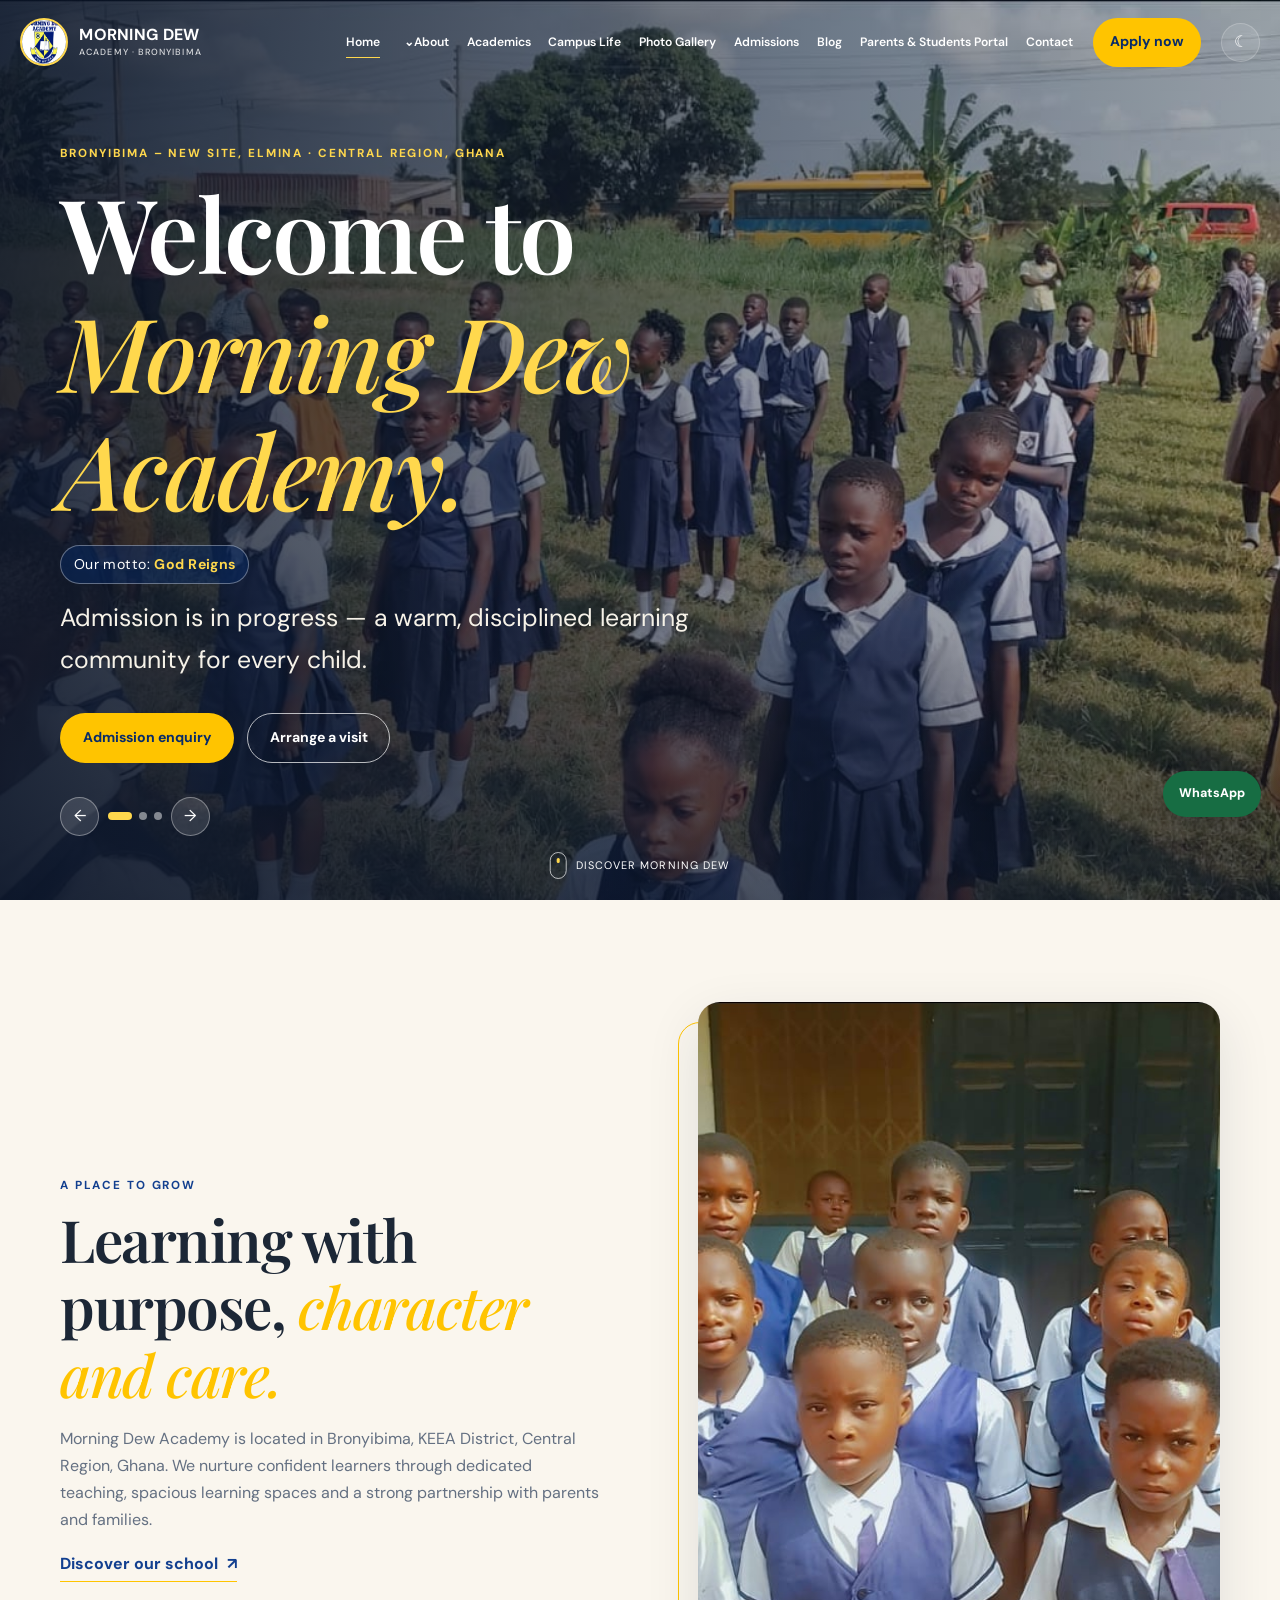
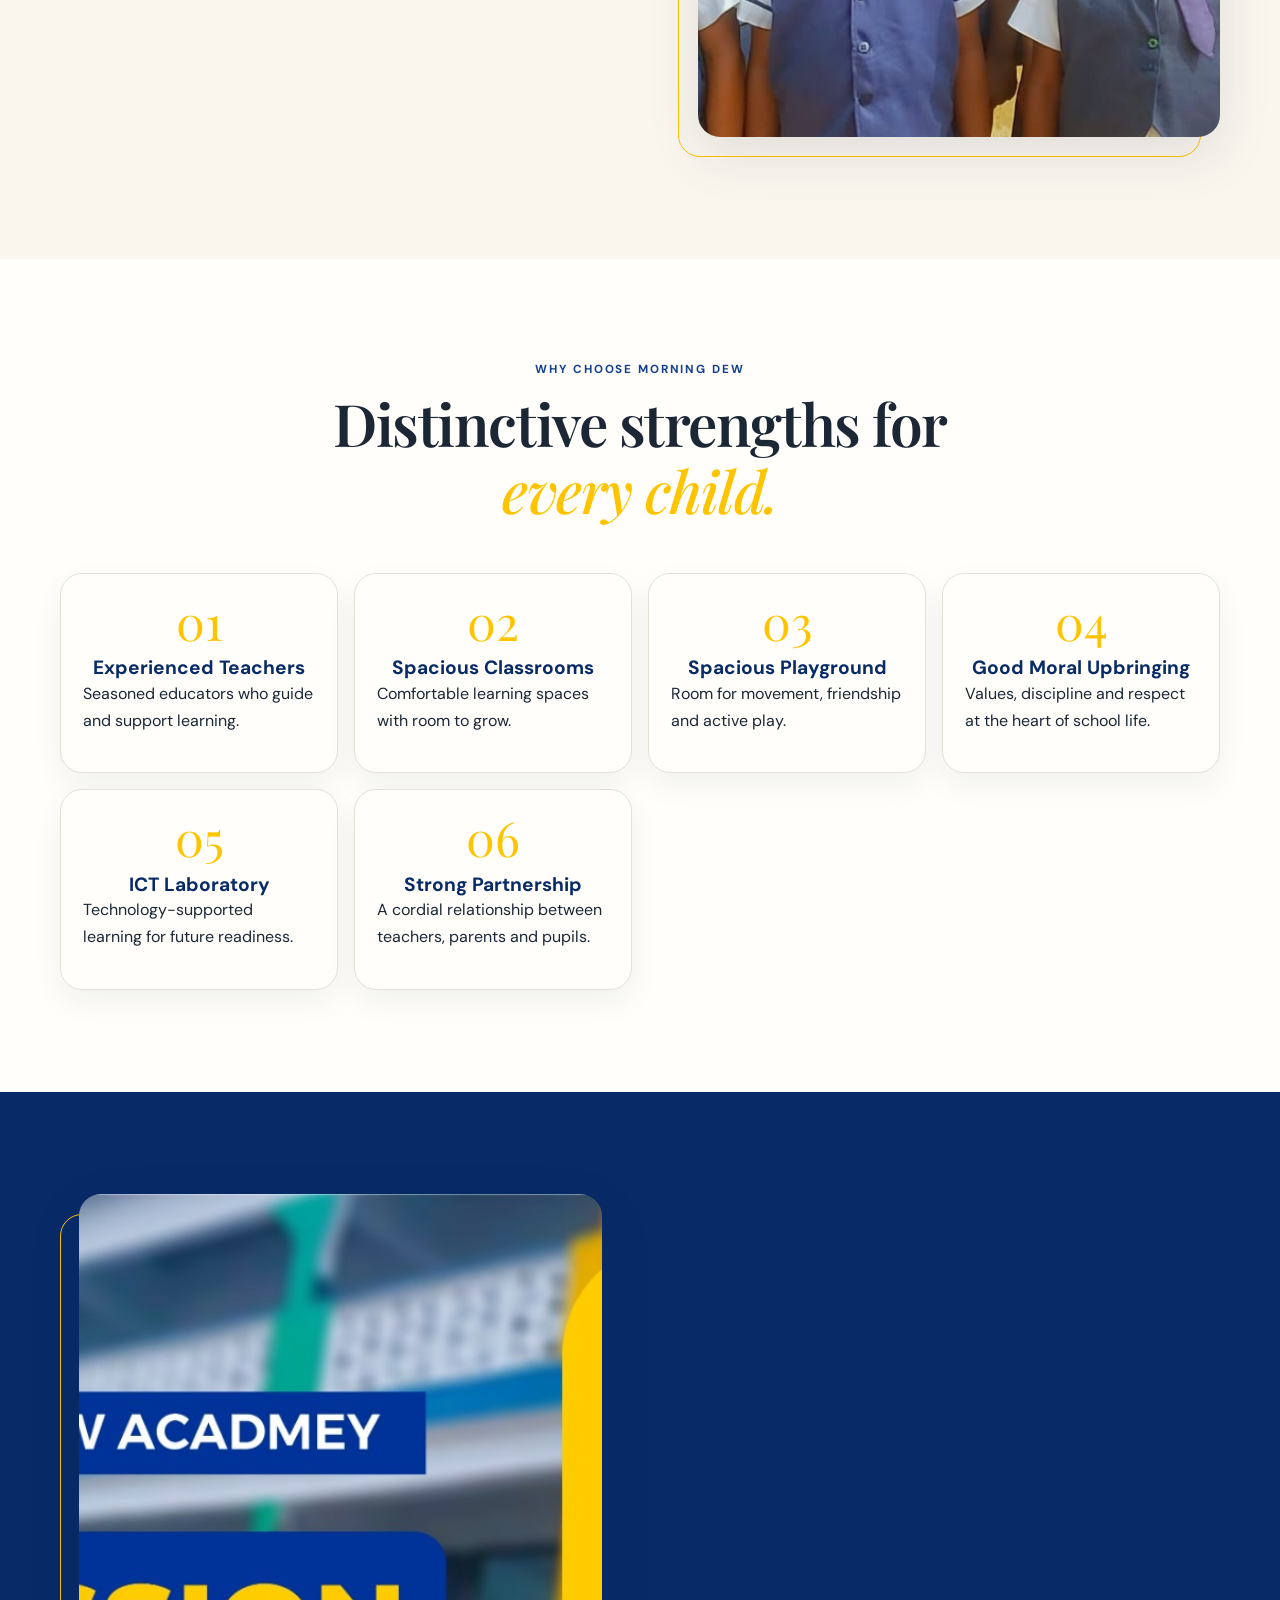
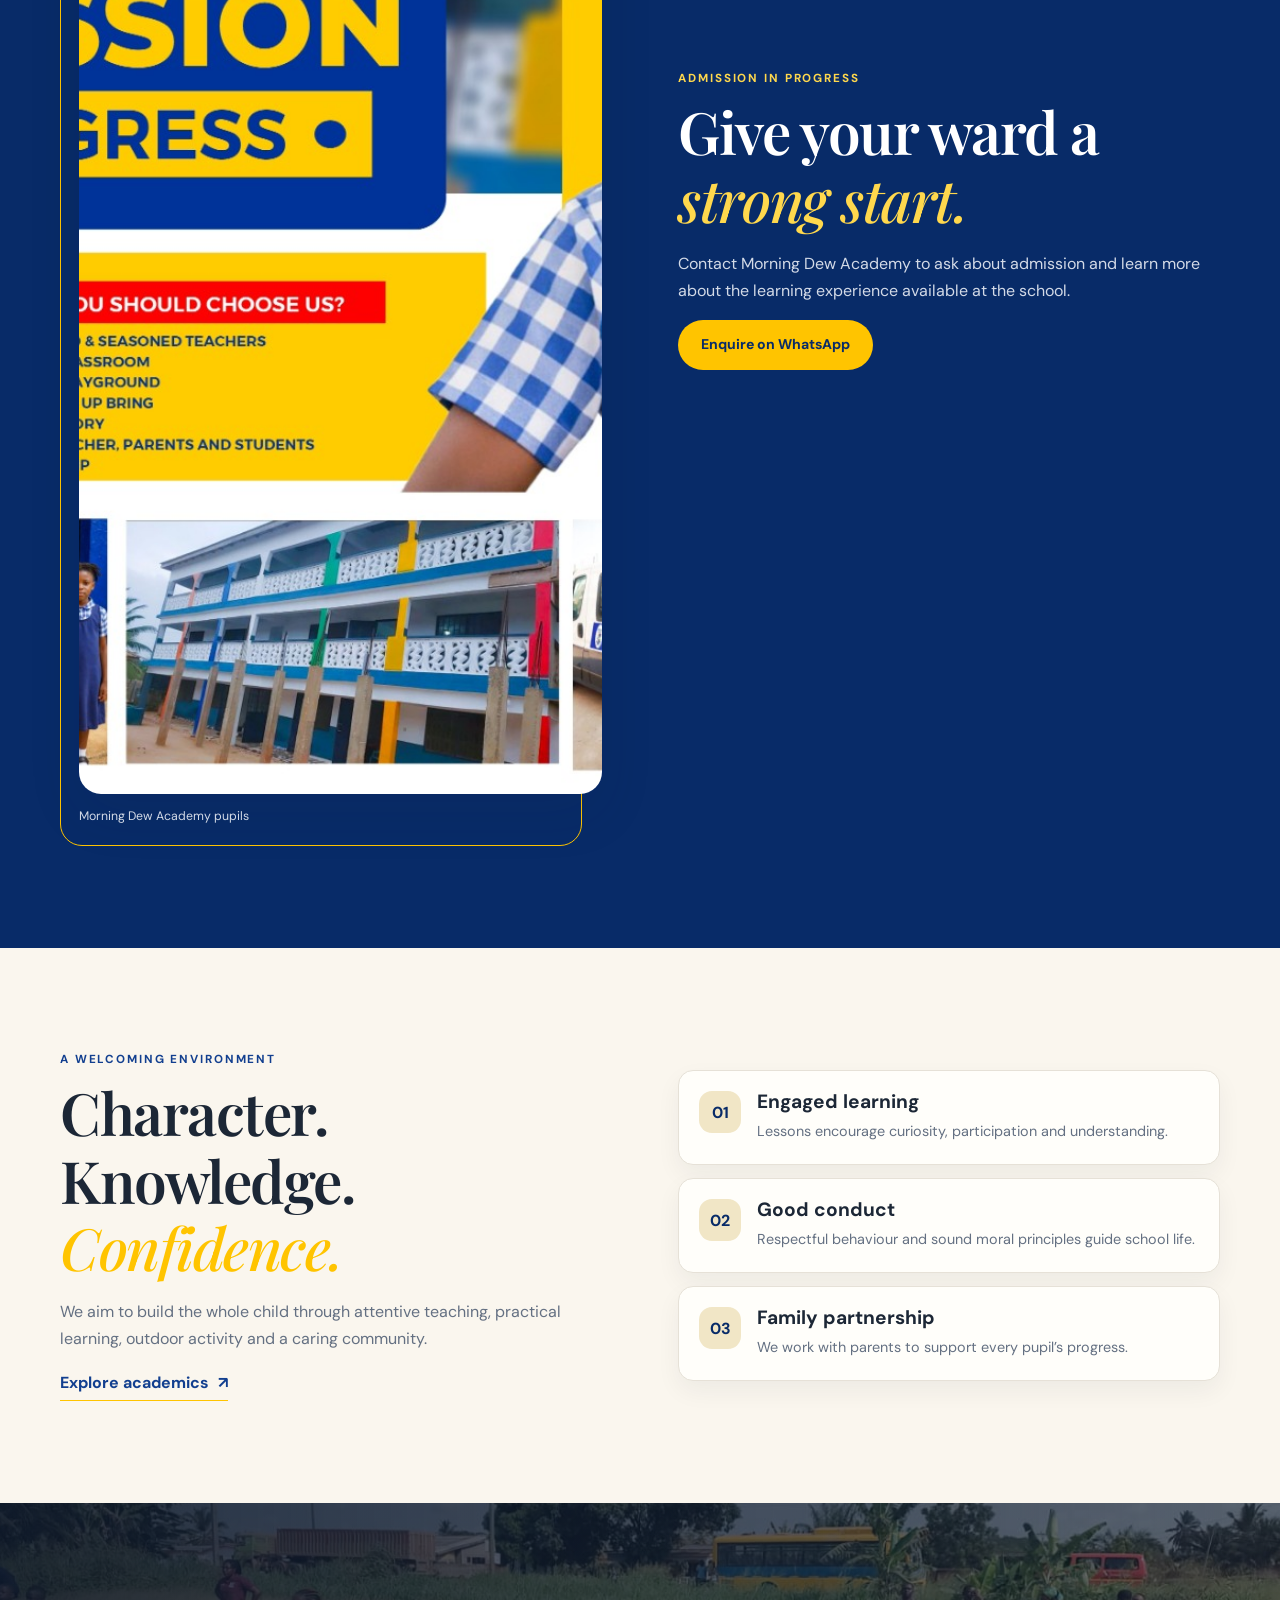
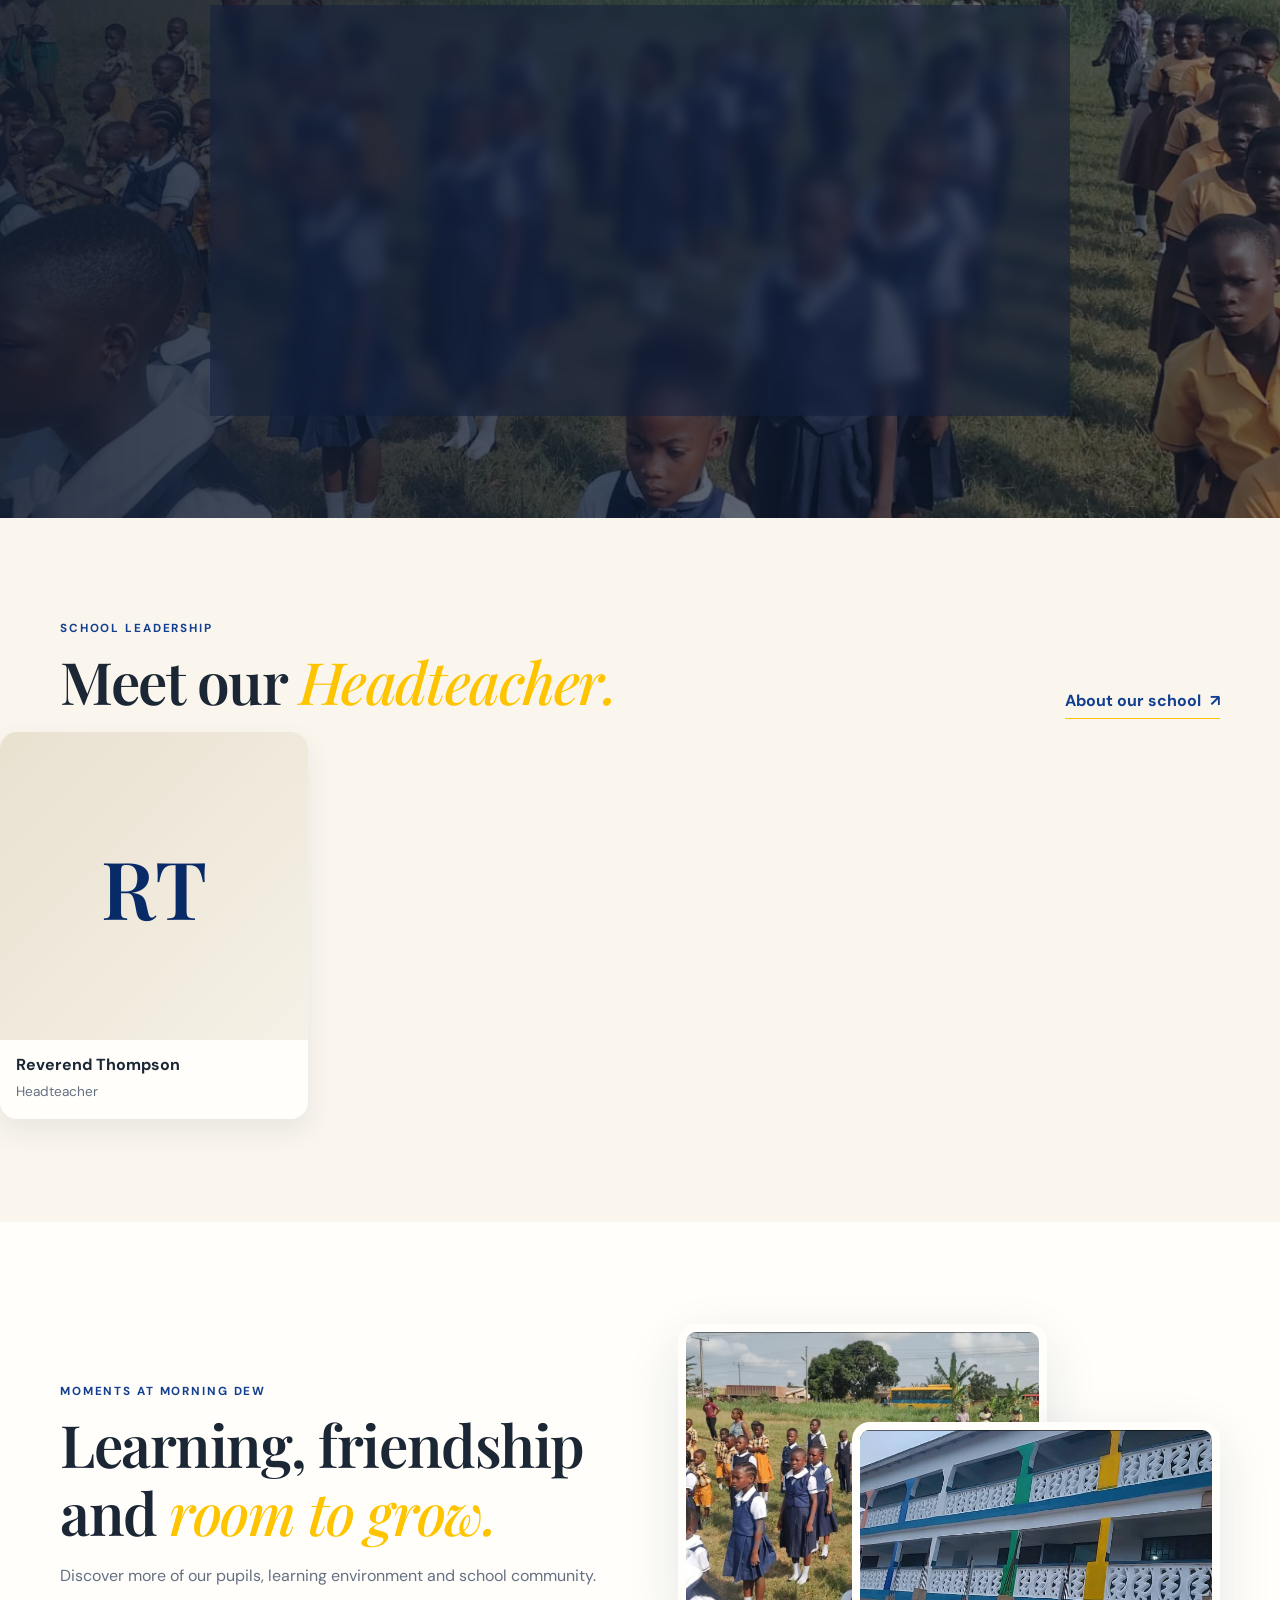
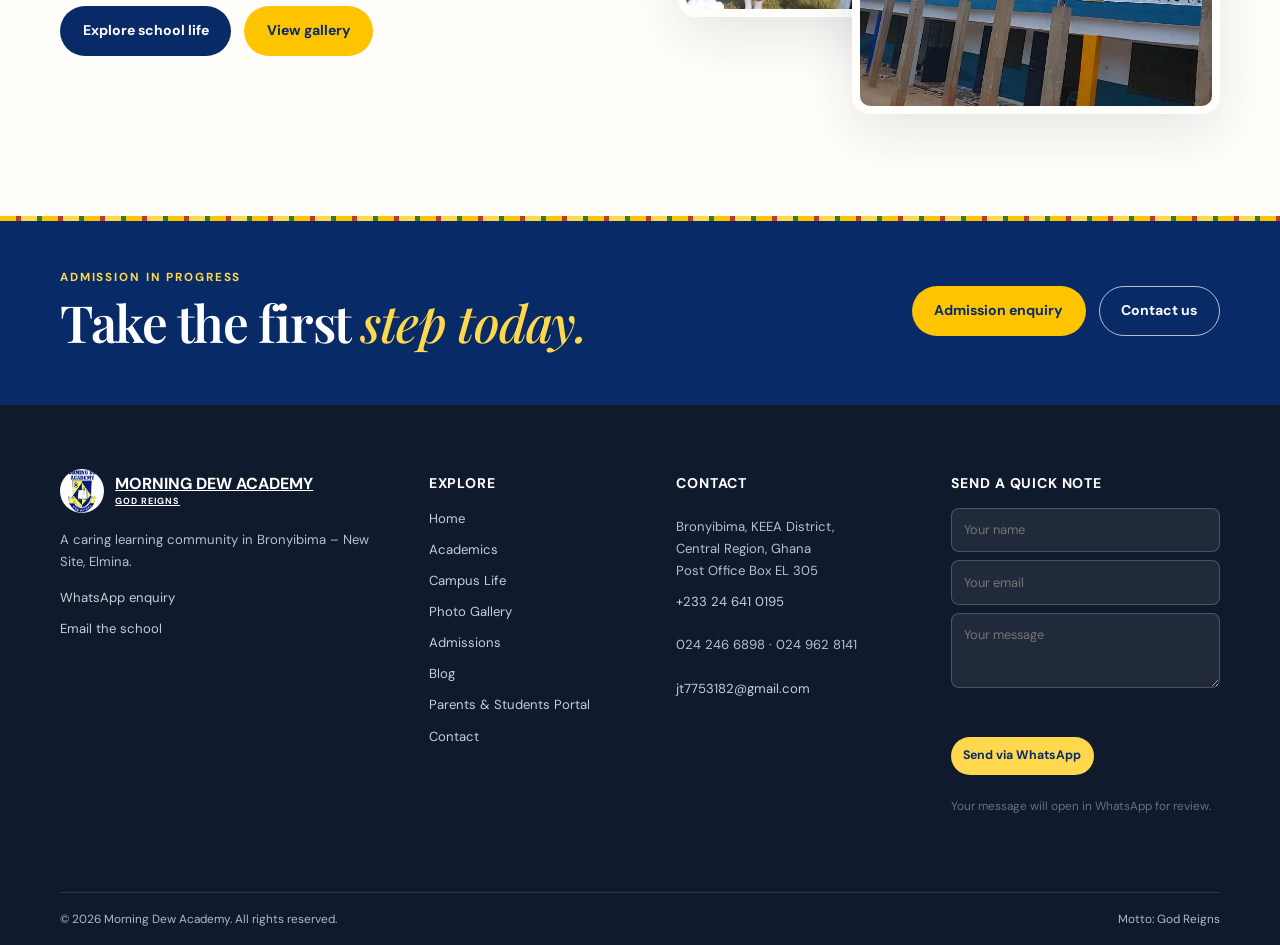
==== commit 25356674: "Build Morning Dew Academy website Add school branding, information, real photography, WhatsApp enqui" ====
--- a/index.html
+++ b/index.html
@@ -2,65 +2,61 @@
 <html lang="en">
 <head>
   <meta charset="utf-8"><meta name="viewport" content="width=device-width, initial-scale=1">
-  <meta name="description" content="Solid Rock Montessori School in Kissi, KEEA District, Ghana. Child-led learning from Creche through Primary.">
-  <meta property="og:title" content="Solid Rock Montessori School | Kissi, Ghana"><meta property="og:description" content="A prepared environment for curious, capable learners."><meta property="og:type" content="website">
-  <title>Solid Rock Montessori School | Home</title>
+  <meta name="description" content="Morning Dew Academy in Bronyibima – New Site, Elmina. Admission is in progress for pupils seeking a caring, disciplined and engaging education.">
+  <meta property="og:title" content="Morning Dew Academy | Bronyibima, Elmina"><meta property="og:description" content="Experienced teachers, spacious classrooms and a strong learning community."><meta property="og:type" content="website">
+  <title>Morning Dew Academy | Home</title>
+  <link rel="icon" href="assets/morning-dew-logo.jpeg">
   <link rel="preconnect" href="https://fonts.googleapis.com"><link rel="preconnect" href="https://fonts.gstatic.com" crossorigin>
   <link href="https://fonts.googleapis.com/css2?family=DM+Sans:wght@400;500;600;700&family=Playfair+Display:wght@500;600;700&display=swap" rel="stylesheet">
   <link rel="stylesheet" href="css/style.css"><script defer src="js/main.js"></script>
-  <script type="application/ld+json">{"@context":"https://schema.org","@type":"School","name":"Solid Rock Montessori School","address":{"@type":"PostalAddress","addressLocality":"Kissi","addressRegion":"Central Region","addressCountry":"GH"}}</script>
+  <script type="application/ld+json">{"@context":"https://schema.org","@type":"School","name":"Morning Dew Academy","address":{"@type":"PostalAddress","postOfficeBoxNumber":"EL 305","addressLocality":"Bronyibima","addressRegion":"Central Region","addressCountry":"GH"}}</script>
 </head>
 <body data-page="home">
   <a class="skip-link" href="#main">Skip to content</a><div id="site-header"></div><div class="scroll-progress" aria-hidden="true"></div>
   <main id="main">
-    <section class="hero hero-home" aria-label="Welcome to Solid Rock Montessori School">
+    <section class="hero hero-home" aria-label="Welcome to Morning Dew Academy">
       <div class="hero-slides" aria-live="polite">
-        <div class="hero-slide is-active" role="img" aria-label="Children learning together in a bright classroom; placeholder photo" style="--hero-image:url('assets/african-school-03.jpg')"></div>
-        <div class="hero-slide" role="img" aria-label="Child exploring a learning activity; placeholder photo" style="--hero-image:url('assets/african-school-02.jpg')"></div>
-        <div class="hero-slide" role="img" aria-label="Two school-aged children standing outdoors in Ghana; placeholder photo" style="--hero-image:url('assets/ghana-children.jpg')"></div>
-        <div class="hero-slide" role="img" aria-label="Students collaborating in a classroom; placeholder photo" style="--hero-image:url('assets/african-school-02.jpg')"></div>
+        <div class="hero-slide is-active" role="img" aria-label="Morning Dew Academy pupils" style="--hero-image:url('../assets/WhatsApp Image 2026-11-20 at 12.55.27 PM.jpeg')"></div>
+        <div class="hero-slide" role="img" aria-label="Morning Dew Academy learners in school uniform" style="--hero-image:url('../assets/WhatsApp Image 2026-11-20 at 12.59.15 PM.jpeg')"></div>
+        <div class="hero-slide" role="img" aria-label="Morning Dew Academy school building" style="--hero-image:url('../assets/WhatsApp Image 2026-11-20 at 12.59.13 PM (1).jpeg')"></div>
+      </div><div class="hero-shade"></div>
+      <div class="container hero-content">
+        <p class="eyebrow hero-reveal">BRONYIBIMA – NEW SITE, ELMINA · CENTRAL REGION, GHANA</p>
+        <h1 class="hero-reveal">Welcome to <em>Morning Dew Academy.</em></h1>
+        <p class="hero-motto hero-reveal">Our motto: <strong>God Reigns</strong></p>
+        <p class="hero-lede hero-reveal">Admission is in progress — a warm, disciplined learning community for every child.</p>
+        <div class="button-row hero-reveal"><a class="button button-gold" href="https://wa.me/233246410195?text=Hello%20Morning%20Dew%20Academy%2C%20I%20am%20interested%20in%20admission%20for%20my%20ward.%20Please%20provide%20me%20with%20information%20about%20the%20admission%20process." target="_blank" rel="noopener noreferrer">Admission enquiry</a><a class="button button-outline" href="https://wa.me/233246410195?text=Hello%20Morning%20Dew%20Academy%2C%20I%20would%20like%20to%20arrange%20a%20school%20visit." target="_blank" rel="noopener noreferrer">Arrange a visit</a></div>
+        <div class="carousel-controls" aria-label="Hero carousel controls"><button class="carousel-arrow" data-hero-prev aria-label="Previous slide">←</button><span class="carousel-dots" aria-label="Choose a slide"></span><button class="carousel-arrow" data-hero-next aria-label="Next slide">→</button></div>
       </div>
-      <div class="hero-shade"></div>
-      <div class="container hero-content">
-        <p class="eyebrow hero-reveal">KISSI · KEEA DISTRICT · CENTRAL REGION, GHANA</p>
-        <h1 class="hero-reveal">Welcome to <em>Solid Rock Montessori.</em></h1>
-        <p class="hero-lede hero-reveal">[School motto to be confirmed]</p>
-        <div class="button-row hero-reveal"><a class="button button-gold" href="admissions.html">Admission inquiry</a><a class="button button-outline" href="contact.html">Arrange a visit</a></div>
-        <div class="carousel-controls" aria-label="Hero carousel controls"><button class="carousel-arrow" data-hero-prev aria-label="Previous slide">←</button><span class="carousel-dots" aria-label="Choose a slide"></span><button class="carousel-arrow" data-hero-next aria-label="Next slide">→</button></div>
-        <span class="hero-caption">Placeholder photos · replace with approved school photography</span>
-      </div>
-      <a class="scroll-cue" href="#welcome" aria-label="Scroll to discover"><span></span>Discover Solid Rock</a>
+      <a class="scroll-cue" href="#welcome" aria-label="Scroll to discover"><span></span>Discover Morning Dew</a>
     </section>
 
     <section id="welcome" class="section section-cream"><div class="container split">
-      <div class="split-copy reveal" data-reveal="left"><p class="eyebrow">A PLACE TO GROW</p><h2>Every child is ready to <em>discover.</em></h2><p>At Solid Rock Montessori School, children learn through purposeful choices, hands-on materials and caring guidance. Our prepared environment encourages concentration, independence and respect for each learner.</p><a class="text-link" href="about.html">Discover our approach <span>↗</span></a></div>
-      <figure class="image-frame reveal" data-reveal="right"><img src="assets/african-school-03.jpg" width="1100" height="735" alt="Schoolchildren learning with an educator in a classroom; placeholder photo" fetchpriority="high"><figcaption>Placeholder photo · replace with approved school photography.</figcaption></figure>
+      <div class="split-copy reveal" data-reveal="left"><p class="eyebrow">A PLACE TO GROW</p><h2>Learning with purpose, <em>character and care.</em></h2><p>Morning Dew Academy is located in Bronyibima, KEEA District, Central Region, Ghana. We nurture confident learners through dedicated teaching, spacious learning spaces and a strong partnership with parents and families.</p><a class="text-link" href="about.html">Discover our school <span>↗</span></a></div>
+      <figure class="image-frame reveal" data-reveal="right"><img src="assets/WhatsApp Image 2026-11-20 at 12.59.15 PM.jpeg" width="1100" height="735" alt="Morning Dew Academy pupils in school uniform" fetchpriority="high"></figure>
     </div></section>
 
-    <section class="section section-white"><div class="container"><div class="section-heading reveal" data-reveal="up"><p class="eyebrow">WHAT GUIDES US</p><h2>Our values, at the heart of <em>everything.</em></h2><p>We respect the child, nurture curiosity, encourage independence and build a caring community.</p></div>
-      <div class="value-grid"><article class="value-card reveal" data-reveal="zoom"><span>R</span><h3>Respect</h3></article><article class="value-card reveal" data-reveal="zoom"><span>I</span><h3>Independence</h3></article><article class="value-card reveal" data-reveal="zoom"><span>C</span><h3>Curiosity</h3></article><article class="value-card reveal" data-reveal="zoom"><span>C</span><h3>Community</h3></article></div>
+    <section class="section section-white"><div class="container"><div class="section-heading reveal" data-reveal="up"><p class="eyebrow">WHY CHOOSE MORNING DEW</p><h2>Distinctive strengths for <em>every child.</em></h2></div>
+      <div class="value-grid">
+        <article class="value-card reveal" data-reveal="zoom"><span>01</span><h3>Experienced Teachers</h3><p>Seasoned educators who guide and support learning.</p></article>
+        <article class="value-card reveal" data-reveal="zoom"><span>02</span><h3>Spacious Classrooms</h3><p>Comfortable learning spaces with room to grow.</p></article>
+        <article class="value-card reveal" data-reveal="zoom"><span>03</span><h3>Spacious Playground</h3><p>Room for movement, friendship and active play.</p></article>
+        <article class="value-card reveal" data-reveal="zoom"><span>04</span><h3>Good Moral Upbringing</h3><p>Values, discipline and respect at the heart of school life.</p></article>
+        <article class="value-card reveal" data-reveal="zoom"><span>05</span><h3>ICT Laboratory</h3><p>Technology-supported learning for future readiness.</p></article>
+        <article class="value-card reveal" data-reveal="zoom"><span>06</span><h3>Strong Partnership</h3><p>A cordial relationship between teachers, parents and pupils.</p></article>
+      </div>
     </div></section>
 
-    <section class="section section-navy"><div class="container split split-reverse"><div class="split-copy reveal" data-reveal="right"><p class="eyebrow eyebrow-gold">THE MONTESSORI APPROACH</p><h2>Prepared to explore. <em>Ready to grow.</em></h2><p>Children engage with carefully chosen materials, repeat activities and build understanding at their own pace. Educators observe, guide and support each child's next step.</p><a class="button button-gold" href="academics.html">Explore academics</a></div><figure class="image-frame image-frame-light reveal" data-reveal="left"><img src="assets/ghana-children.jpg" width="900" height="1200" loading="lazy" alt="Children participating in a group learning activity; placeholder photo"><figcaption>Placeholder photo · hands-on learning.</figcaption></figure></div></section>
+    <section class="section section-navy"><div class="container split split-reverse"><div class="split-copy reveal" data-reveal="right"><p class="eyebrow eyebrow-gold">ADMISSION IN PROGRESS</p><h2>Give your ward a <em>strong start.</em></h2><p>Contact Morning Dew Academy to ask about admission and learn more about the learning experience available at the school.</p><a class="button button-gold" href="https://wa.me/233246410195?text=Hello%20Morning%20Dew%20Academy%2C%20I%20am%20interested%20in%20admission%20for%20my%20ward.%20Please%20provide%20me%20with%20information%20about%20the%20admission%20process." target="_blank" rel="noopener noreferrer">Enquire on WhatsApp</a></div><figure class="image-frame image-frame-light reveal" data-reveal="left"><img src="assets/WhatsApp Image 2026-11-20 at 12.57.09 PM.jpeg" width="900" height="1200" loading="lazy" alt="Morning Dew Academy pupils"><figcaption>Morning Dew Academy pupils</figcaption></figure></div></section>
 
-    <section class="section section-cream"><div class="container"><div class="section-heading reveal" data-reveal="up"><p class="eyebrow">LEARNING WITH PURPOSE</p><h2>Room to focus, <em>freedom to flourish.</em></h2><p>School programme stages are expected to include Creche, Nursery, Kindergarten and Primary; confirm offerings with the school.</p></div><div class="stat-grid"><div class="stat-card reveal" data-reveal="up"><strong>Creche</strong><span>Programme details to be confirmed</span></div><div class="stat-card reveal" data-reveal="up"><strong>Nursery</strong><span>Programme details to be confirmed</span></div><div class="stat-card reveal" data-reveal="up"><strong>Kindergarten</strong><span>Programme details to be confirmed</span></div><div class="stat-card reveal" data-reveal="up"><strong>Primary</strong><span>Programme details to be confirmed</span></div></div></div></section>
+    <section class="section section-cream"><div class="container split"><div class="split-copy reveal" data-reveal="left"><p class="eyebrow">A WELCOMING ENVIRONMENT</p><h2>Character. Knowledge. <em>Confidence.</em></h2><p>We aim to build the whole child through attentive teaching, practical learning, outdoor activity and a caring community.</p><a class="text-link" href="academics.html">Explore academics <span>↗</span></a></div><div class="feature-stack"><article class="feature-card reveal" data-reveal="right"><span class="feature-icon">01</span><div><h3>Engaged learning</h3><p>Lessons encourage curiosity, participation and understanding.</p></div></article><article class="feature-card reveal" data-reveal="right"><span class="feature-icon">02</span><div><h3>Good conduct</h3><p>Respectful behaviour and sound moral principles guide school life.</p></div></article><article class="feature-card reveal" data-reveal="right"><span class="feature-icon">03</span><div><h3>Family partnership</h3><p>We work with parents to support every pupil’s progress.</p></div></article></div></div></section>
 
-    <section class="section section-white"><div class="container split"><div class="split-copy reveal" data-reveal="left"><p class="eyebrow">A STRONG FOUNDATION</p><h2>Learning for today <em>and tomorrow.</em></h2><p>Practical life, sensorial exploration, language, mathematics, cultural studies and outdoor experiences can help children develop a confident foundation for lifelong learning.</p><a class="text-link" href="academics.html">Explore our programmes <span>↗</span></a></div><div class="feature-stack"><article class="feature-card reveal" data-reveal="right"><span class="feature-icon">01</span><div><h3>Child-led discovery</h3><p>Purposeful choices help learners practise agency and focus.</p></div></article><article class="feature-card reveal" data-reveal="right"><span class="feature-icon">02</span><div><h3>Hands-on materials</h3><p>Concrete experiences make new concepts approachable.</p></div></article><article class="feature-card reveal" data-reveal="right"><span class="feature-icon">03</span><div><h3>Respectful guidance</h3><p>Educators support each child with care and attention.</p></div></article></div></div></section>
+    <section class="section section-photo parallax-section" style="--parallax-image:url('../assets/WhatsApp Image 2026-11-20 at 12.55.27 PM.jpeg')"><div class="container quote-panel reveal" data-reveal="zoom"><p class="eyebrow eyebrow-gold">GOD REIGNS</p><h2>Every child can learn, belong and flourish.</h2><p>Morning Dew Academy is committed to a welcoming environment where children are encouraged to do their best.</p><a class="button button-gold" href="campus-life.html">Explore school life</a></div></section>
 
-    <section class="section section-photo parallax-section" style="--parallax-image:url('assets/african-school-01.jpg')"><div class="container quote-panel reveal" data-reveal="zoom"><p class="eyebrow eyebrow-gold">GROWING TOGETHER</p><h2>“Help me to do it by myself.”</h2><p>Our guiding approach is a placeholder for review and approval by the school.</p><a class="button button-gold" href="campus-life.html">Explore campus life</a></div></section>
+    <section class="section section-cream"><div class="container section-heading-row reveal" data-reveal="up"><div><p class="eyebrow">SCHOOL LEADERSHIP</p><h2>Meet our <em>Headteacher.</em></h2></div><a class="text-link" href="about.html">About our school <span>↗</span></a></div><div class="leader-grid"><article class="leader-card reveal" data-reveal="up"><div class="portrait-placeholder" role="img" aria-label="Reverend Thompson">RT</div><div><h3>Reverend Thompson</h3><p>Headteacher</p></div></article></div></section>
 
-    <section class="section section-cream"><div class="container"><div class="section-heading section-heading-row reveal" data-reveal="up"><div><p class="eyebrow">SCHOOL LEADERSHIP</p><h2>Meet our <em>Headteacher.</em></h2></div><a class="text-link" href="about.html">About our school <span>↗</span></a></div><div class="leader-grid"><article class="leader-card reveal" data-reveal="up"><div class="portrait-placeholder" role="img" aria-label="Placeholder portrait for Mr. Owu">MO</div><div><h3>Mr. Owu</h3><p>Headteacher · portrait to be supplied</p></div></article></div></div></section>
-
-    <section class="section section-white"><div class="container"><div class="section-heading section-heading-row reveal" data-reveal="up"><div><p class="eyebrow">SCHOOL NEWS &amp; STORIES</p><h2>Stories worth <em>sharing.</em></h2></div><a class="text-link" href="blog.html">All stories <span>↗</span></a></div>
-      <div class="carousel-shell reveal" data-reveal="up" data-horizontal-carousel data-autoplay="true"><div class="carousel-track news-track" data-carousel-track role="list" aria-label="School news carousel" tabindex="0">
-        <article class="carousel-card news-card" role="listitem"><img src="assets/african-school-03.jpg" width="800" height="600" loading="lazy" alt="Schoolchildren learning with an educator; placeholder photo"><div><p class="post-date">School news · draft</p><h3>A classroom community of young learners</h3><a class="text-link" href="blog.html#story-classroom">Read the story <span>↗</span></a></div></article>
-        <article class="carousel-card news-card" role="listitem"><img src="assets/african-school-03.jpg" width="800" height="600" loading="lazy" alt="Children learning together in a bright classroom; placeholder photo"><div><p class="post-date">Learning · draft</p><h3>How purposeful classroom choices build independence</h3><a class="text-link" href="blog.html#story-independence">Read the story <span>↗</span></a></div></article>
-        <article class="carousel-card news-card" role="listitem"><img src="assets/ghana-play.jpg" width="800" height="600" loading="lazy" alt="Children playing outdoors together; placeholder photo"><div><p class="post-date">Community · draft</p><h3>Learning, movement and joyful outdoor play</h3><a class="text-link" href="blog.html#story-play">Read the story <span>↗</span></a></div></article>
-      </div><div class="carousel-nav"><button type="button" class="carousel-arrow carousel-arrow-dark" data-carousel-prev aria-label="Previous story">←</button><span data-carousel-status aria-live="polite"></span><button type="button" class="carousel-arrow carousel-arrow-dark" data-carousel-next aria-label="Next story">→</button></div></div>
-    </div></section>
-
-    <section class="section section-cream"><div class="container split"><div class="split-copy reveal" data-reveal="left"><p class="eyebrow">MOMENTS AT SOLID ROCK</p><h2>Learning, friendship and <em>room to grow.</em></h2><p>Browse placeholder images from school life and replace them with approved Solid Rock Montessori School photos.</p><div class="button-row"><a class="button button-navy" href="campus-life.html">Explore campus life</a><a class="button button-gold" href="gallery.html">Photo Gallery</a></div></div><div class="photo-pair reveal" data-reveal="right"><img src="assets/african-school-03.jpg" width="800" height="800" loading="lazy" alt="Children learning in a classroom; placeholder photo"><img src="assets/ghana-play.jpg" width="800" height="600" loading="lazy" alt="Children playing outdoors; placeholder photo"></div></div></section>
-    <section class="cta-band"><div class="container cta-inner"><div><p class="eyebrow eyebrow-gold">YOUR NEXT STEP</p><h2>Come see the <em>possibilities.</em></h2></div><div class="button-row"><a class="button button-gold button-shimmer" href="admissions.html">Admission inquiry</a><a class="button button-outline" href="contact.html">Arrange a visit</a></div></div></section>
+    <section class="section section-white"><div class="container split"><div class="split-copy reveal" data-reveal="left"><p class="eyebrow">MOMENTS AT MORNING DEW</p><h2>Learning, friendship and <em>room to grow.</em></h2><p>Discover more of our pupils, learning environment and school community.</p><div class="button-row"><a class="button button-navy" href="campus-life.html">Explore school life</a><a class="button button-gold" href="gallery.html">View gallery</a></div></div><div class="photo-pair reveal" data-reveal="right"><img src="assets/WhatsApp Image 2026-11-20 at 12.55.27 PM.jpeg" width="800" height="800" loading="lazy" alt="Morning Dew Academy pupils"><img src="assets/WhatsApp Image 2026-11-20 at 12.59.13 PM (1).jpeg" width="800" height="600" loading="lazy" alt="Morning Dew Academy school building"></div></div></section>
+    <section class="cta-band"><div class="container cta-inner"><div><p class="eyebrow eyebrow-gold">ADMISSION IN PROGRESS</p><h2>Take the first <em>step today.</em></h2></div><div class="button-row"><a class="button button-gold button-shimmer" href="https://wa.me/233246410195?text=Hello%20Morning%20Dew%20Academy%2C%20I%20am%20interested%20in%20admission%20for%20my%20ward.%20Please%20provide%20me%20with%20information%20about%20the%20admission%20process." target="_blank" rel="noopener noreferrer">Admission enquiry</a><a class="button button-outline" href="contact.html">Contact us</a></div></div></section>
   </main><div id="site-footer"></div>
 </body>
 </html>
--- a/css/style.css
+++ b/css/style.css
@@ -1,9 +1,9 @@
 :root {
   color-scheme: light;
-  --navy: #14213d;
-  --blue: #1f3260;
-  --gold: #c9a227;
-  --gold-light: #f0d47a;
+  --navy: #082b68;
+  --blue: #123f8f;
+  --gold: #ffc400;
+  --gold-light: #ffd84d;
   --cream: #faf6ee;
   --paper: #fffefa;
   --ink: #1c2736;
@@ -117,6 +117,8 @@
 .hero-content h1 { max-width: 880px; animation: rise-in .9s .16s both; }
 .hero-content h1 em { color: var(--gold-light); }
 .hero-content .eyebrow { color: var(--gold-light); animation: rise-in .65s both; }
+.hero-motto { width: fit-content; margin: 0 0 .8rem; padding: .4rem .8rem; border: 1px solid rgba(255,255,255,.35); border-radius: 999px; color: white; background: rgba(8,43,104,.48); font-size: .88rem; letter-spacing: .03em; animation: rise-in .75s .24s both; }
+.hero-motto strong { color: var(--gold-light); }
 .hero-lede { max-width: 640px; margin: 0 0 2rem; color: #f6f2e8; font-size: clamp(1.1rem,2.4vw,1.55rem); animation: rise-in .8s .34s both; }
 .hero-content .button-row { animation: rise-in .8s .5s both; }
 .hero-caption { position: absolute; right: 0; bottom: -5.3rem; font-size: .7rem; opacity: .7; }
@@ -134,14 +136,14 @@
 .page-hero-content { position: relative; z-index: 1; padding-top: 150px; padding-bottom: 4.4rem; }
 .page-hero-content h1 { max-width: 900px; font-size: clamp(3rem,7vw,5.6rem); }
 .page-hero-content p:last-child { max-width: 650px; margin-bottom: 0; color: #f3f0e9; font-size: clamp(1rem,2vw,1.2rem); }
-.page-hero-campus { background-image: linear-gradient(115deg,rgba(20,33,61,.86),rgba(31,50,96,.44)),url("../assets/african-school-02.jpg"); }
-.page-hero-admissions { background-image: linear-gradient(115deg,rgba(20,33,61,.96),rgba(31,50,96,.72)),url("../assets/african-school-03.jpg"); }
-.page-hero-blog { background-image: linear-gradient(115deg,rgba(20,33,61,.9),rgba(31,50,96,.55)),url("../assets/african-school-03.jpg"); }
-.page-hero-portal { background-image: linear-gradient(115deg,rgba(20,33,61,.94),rgba(31,50,96,.68)),url("../assets/african-school-02.jpg"); }
-.page-hero-contact { background-image: linear-gradient(115deg,rgba(20,33,61,.92),rgba(31,50,96,.62)),url("../assets/african-school-01.jpg"); }
-.page-hero-about { background-image: linear-gradient(115deg,rgba(20,33,61,.82),rgba(31,50,96,.4)),url("../assets/ghana-children.jpg"); }
-.page-hero-academics { background-image: linear-gradient(115deg,rgba(20,33,61,.88),rgba(31,50,96,.47)),url("../assets/african-school-03.jpg"); }
-.page-hero-gallery { background-image: linear-gradient(115deg,rgba(20,33,61,.91),rgba(31,50,96,.5)),url("../assets/african-school-03.jpg"); }
+.page-hero-campus { background-image: linear-gradient(115deg,rgba(8,43,104,.88),rgba(18,63,143,.44)),url("../assets/WhatsApp Image 2026-11-20 at 12.55.27 PM.jpeg"); }
+.page-hero-admissions { background-image: linear-gradient(115deg,rgba(8,43,104,.96),rgba(18,63,143,.72)),url("../assets/WhatsApp Image 2026-11-20 at 12.57.09 PM.jpeg"); }
+.page-hero-blog { background-image: linear-gradient(115deg,rgba(8,43,104,.9),rgba(18,63,143,.55)),url("../assets/WhatsApp Image 2026-11-20 at 12.55.27 PM.jpeg"); }
+.page-hero-portal { background-image: linear-gradient(115deg,rgba(8,43,104,.94),rgba(18,63,143,.68)),url("../assets/WhatsApp Image 2026-11-20 at 12.59.15 PM.jpeg"); }
+.page-hero-contact { background-image: linear-gradient(115deg,rgba(8,43,104,.92),rgba(18,63,143,.62)),url("../assets/WhatsApp Image 2026-11-20 at 12.59.13 PM (1).jpeg"); }
+.page-hero-about { background-image: linear-gradient(115deg,rgba(8,43,104,.82),rgba(18,63,143,.4)),url("../assets/WhatsApp Image 2026-11-20 at 12.55.27 PM.jpeg"); }
+.page-hero-academics { background-image: linear-gradient(115deg,rgba(8,43,104,.88),rgba(18,63,143,.47)),url("../assets/WhatsApp Image 2026-11-20 at 12.59.15 PM.jpeg"); }
+.page-hero-gallery { background-image: linear-gradient(115deg,rgba(8,43,104,.91),rgba(18,63,143,.5)),url("../assets/WhatsApp Image 2026-11-20 at 12.57.09 PM.jpeg"); }
 
 /* General content blocks */
 .split { display: grid; grid-template-columns: 1fr 1fr; align-items: center; gap: clamp(2rem,6vw,5.5rem); }
@@ -387,7 +389,7 @@
 .newsletter-form input { min-width: 0; flex: 1; padding: .75rem 1rem; border: 1px solid rgba(255,255,255,.35); border-radius: 99px; color: white; background: rgba(255,255,255,.08); }
 .newsletter-form .form-status { color: var(--gold-light); }
 .portal-layout { max-width: 1020px; margin-inline: auto; }
-.portal-login-grid { display: grid; grid-template-columns: repeat(2, minmax(0, 1fr)); gap: clamp(1.2rem,3vw,2rem); }
+.portal-login-grid { display: grid; grid-template-columns: repeat(3, minmax(0, 1fr)); gap: clamp(1.2rem,3vw,2rem); }
 .portal-login-card { display: flex; max-width: none; flex-direction: column; align-items: flex-start; }
 .portal-login-card > p:not(.eyebrow) { color: var(--muted); }
 .portal-login-card .button { width: 100%; margin-top: auto; }
@@ -421,6 +423,9 @@
 .footer-bottom p { margin: 0; }
 .back-to-top { position: fixed; right: 1.2rem; bottom: 1.2rem; z-index: 900; width: 46px; height: 46px; display: grid; place-items: center; border: 0; border-radius: 50%; color: var(--navy); background: var(--gold-light); box-shadow: 0 8px 22px rgba(10,20,40,.22); opacity: 0; visibility: hidden; transform: translateY(10px); transition: .25s; }
 .back-to-top.is-visible { opacity: 1; visibility: visible; transform: none; }
+.floating-whatsapp { position: fixed; right: 1.2rem; bottom: 5.2rem; z-index: 900; min-height: 46px; display: inline-flex; align-items: center; padding: 0 1rem; border-radius: 999px; color: white; background: #176d43; box-shadow: 0 8px 22px rgba(10,20,40,.22); font-size: .78rem; font-weight: 800; text-decoration: none; }
+.house-blue { background: var(--blue); color: white; }
+.house-yellow { background: var(--gold); color: var(--navy); }
 .preloader { position: fixed; inset: 0; z-index: 2000; display: grid; place-items: center; color: white; background: var(--navy); transition: opacity .55s, visibility .55s; }
 .preloader.is-done { opacity: 0; visibility: hidden; }
 .preloader-inner { display: grid; justify-items: center; gap: .8rem; }
@@ -471,6 +476,7 @@
   .nav-backdrop.is-visible { opacity: 1; visibility: visible; }
   body.nav-open { overflow: hidden; }
   .leader-grid { grid-template-columns: repeat(2,1fr); }
+  .portal-login-grid { grid-template-columns: repeat(2, minmax(0, 1fr)); }
   .house-grid { grid-template-columns: repeat(2,1fr); }
   .activity-grid { grid-template-columns: repeat(3,1fr); }
   .footer-main { grid-template-columns: repeat(2,1fr); }
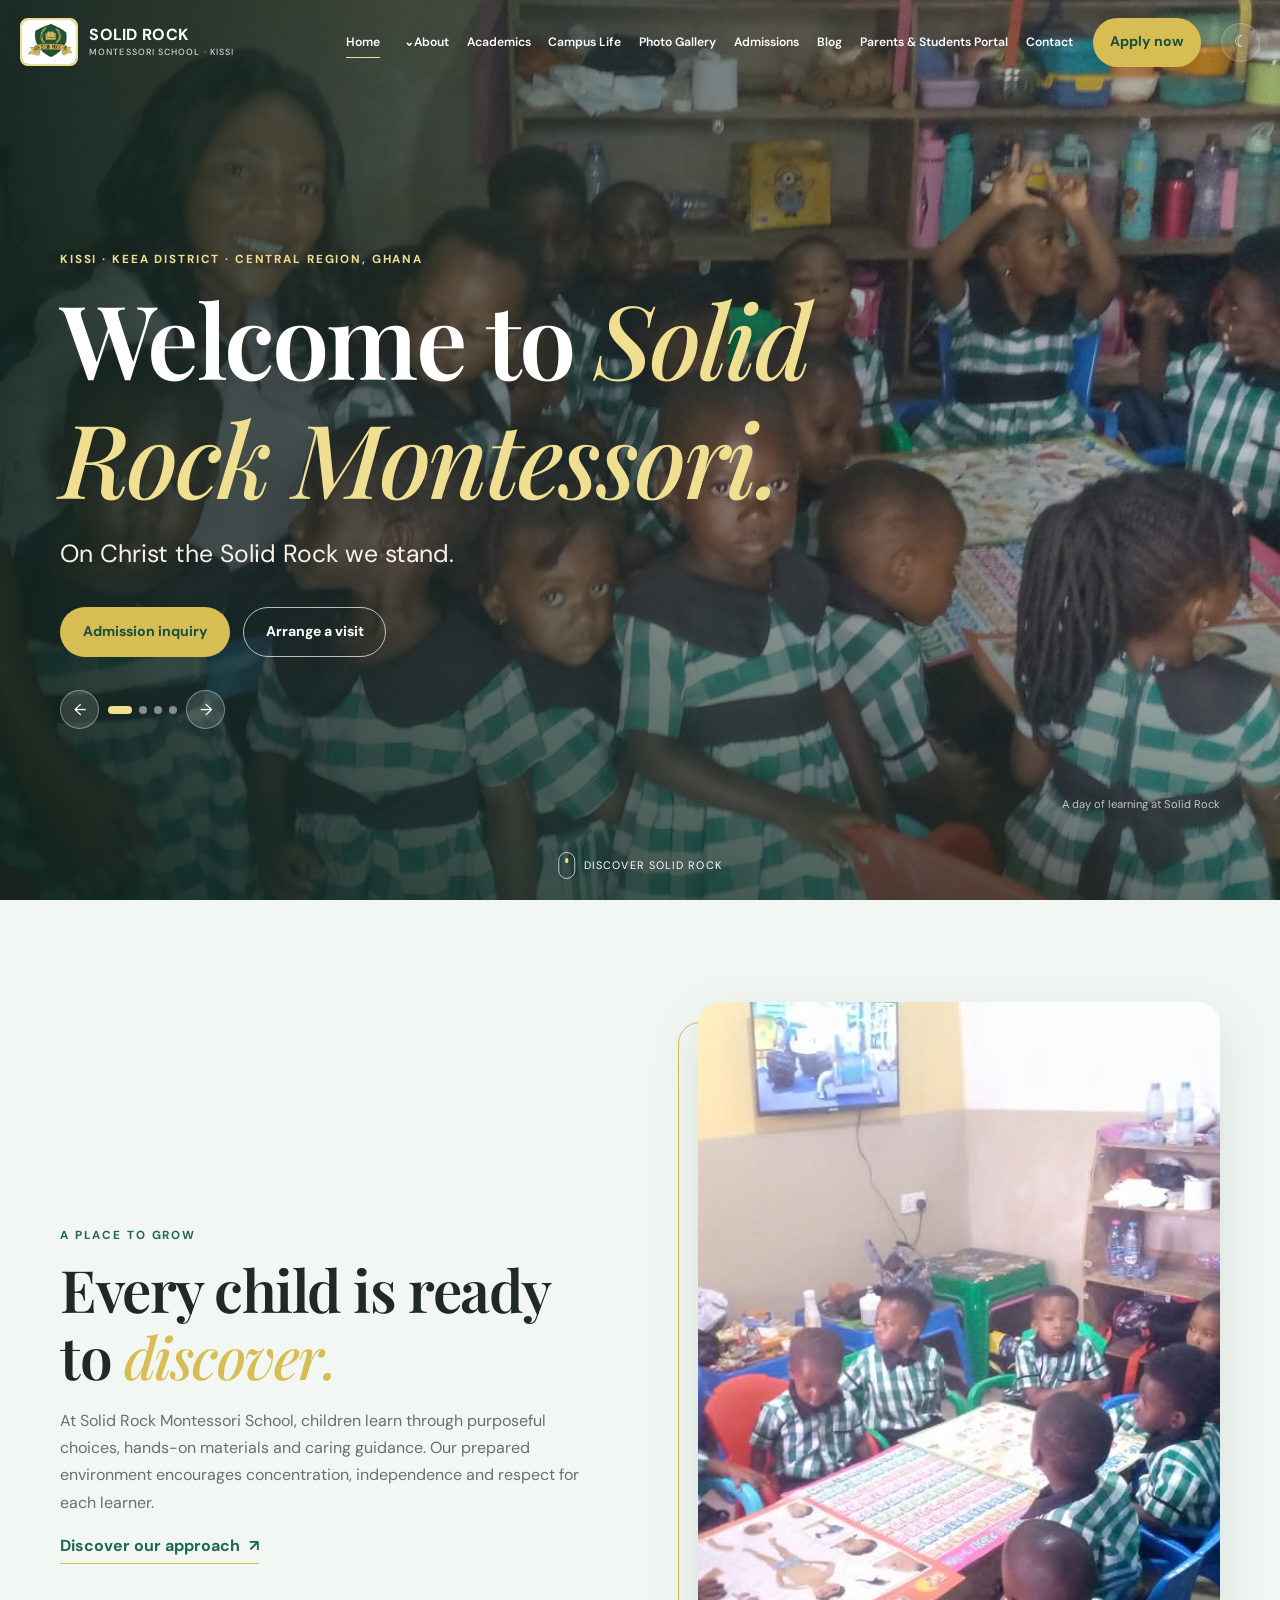
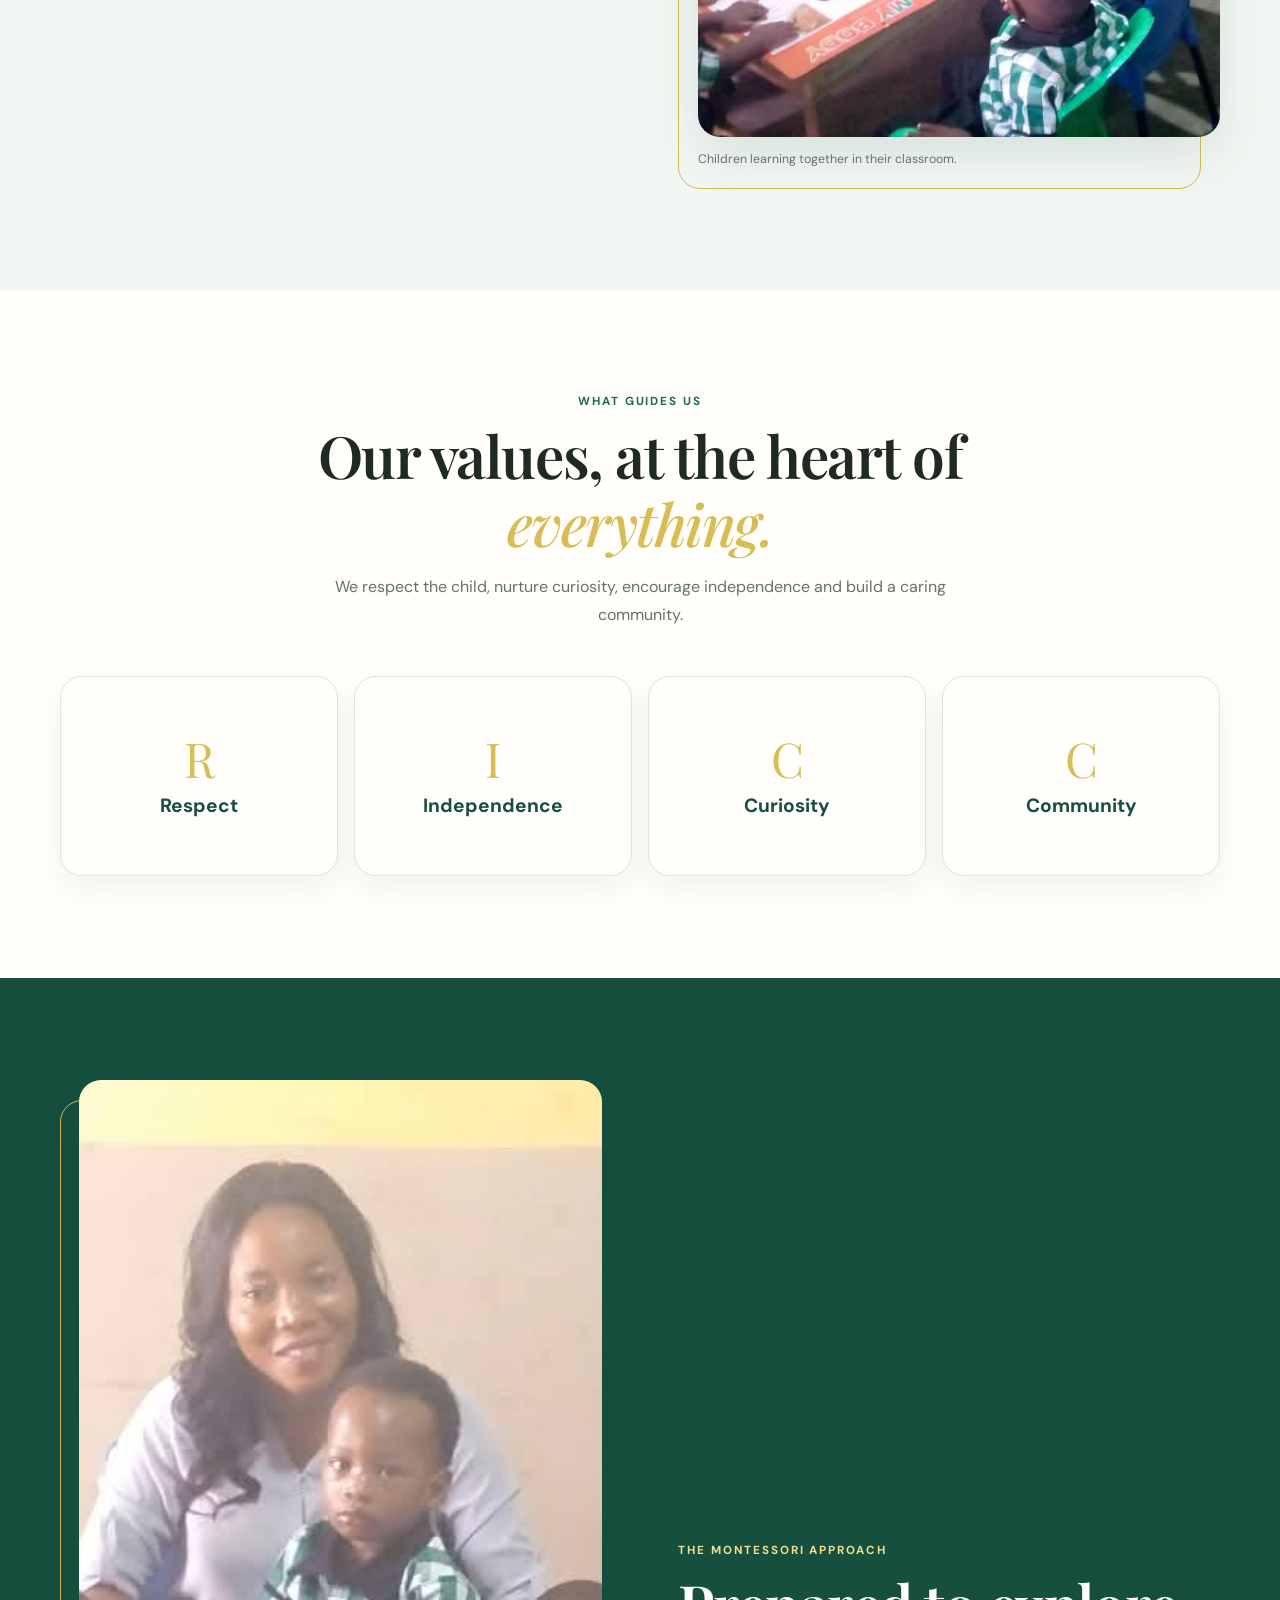
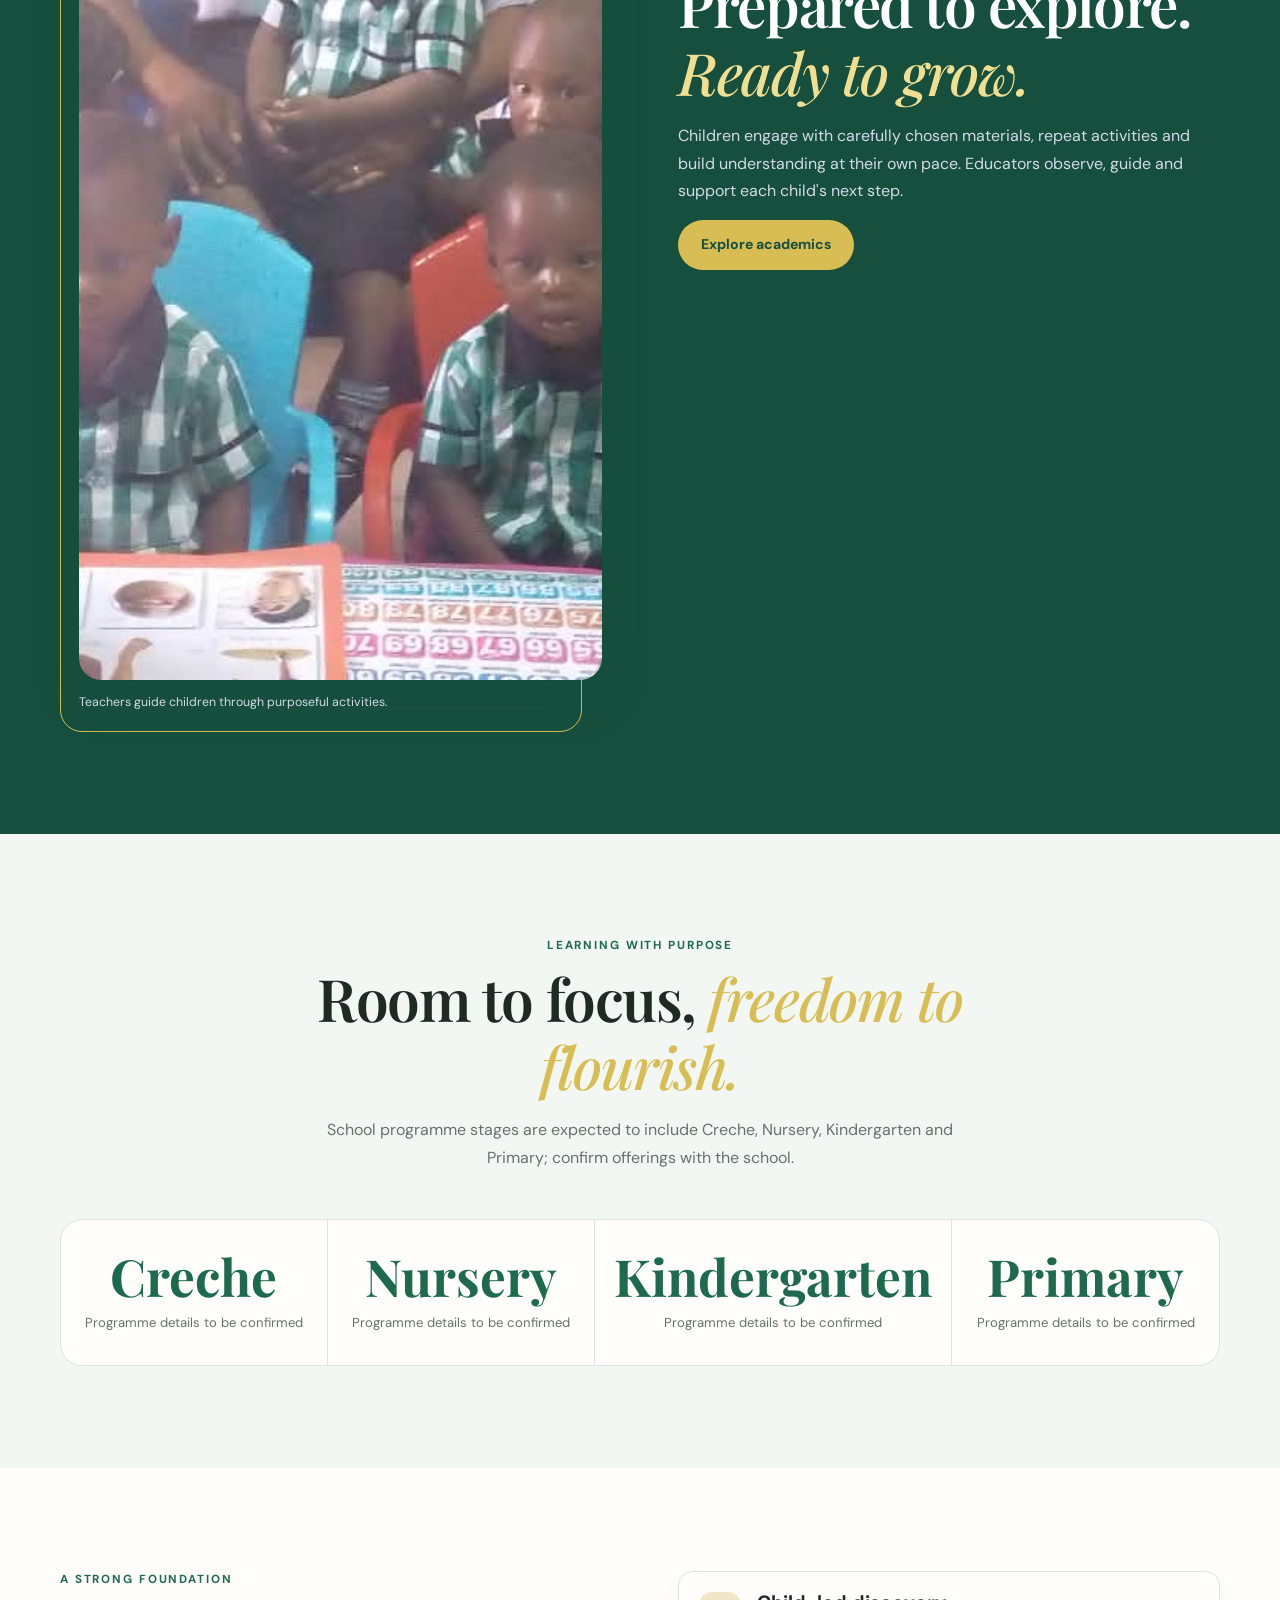
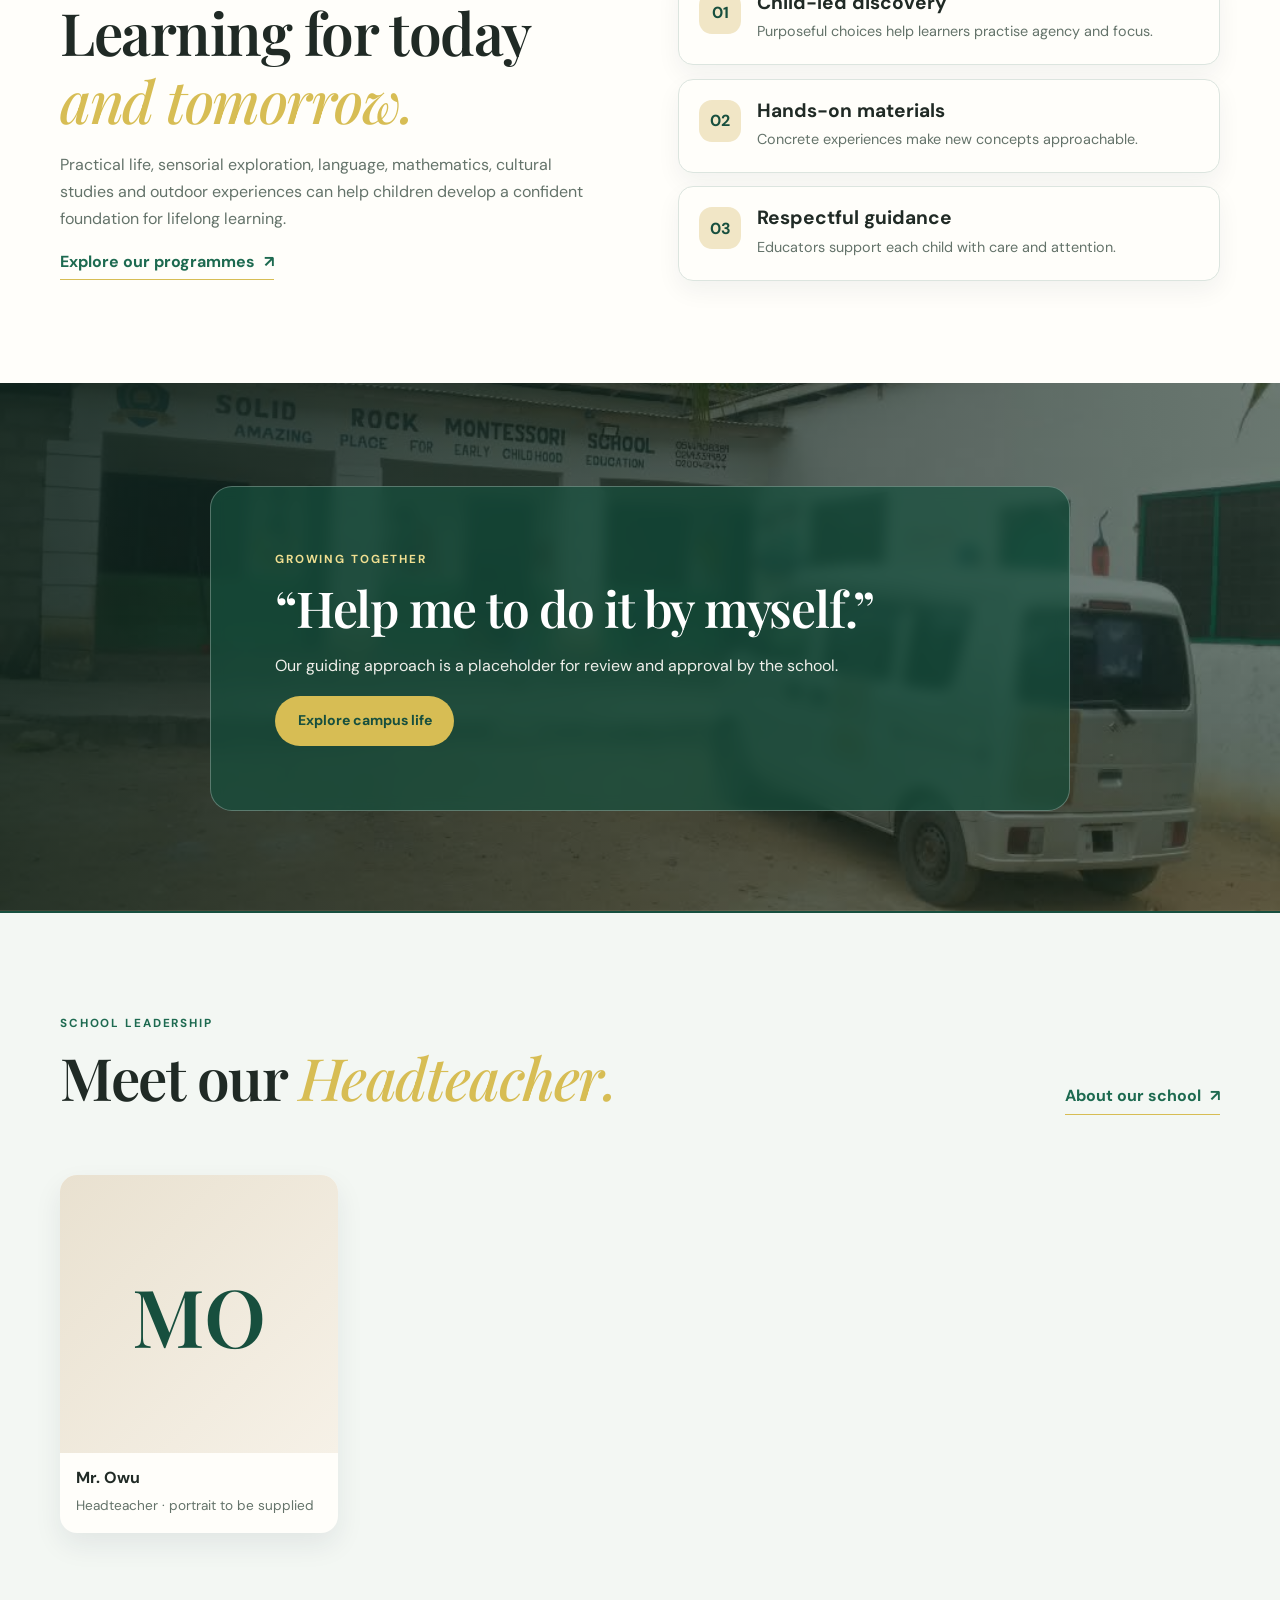
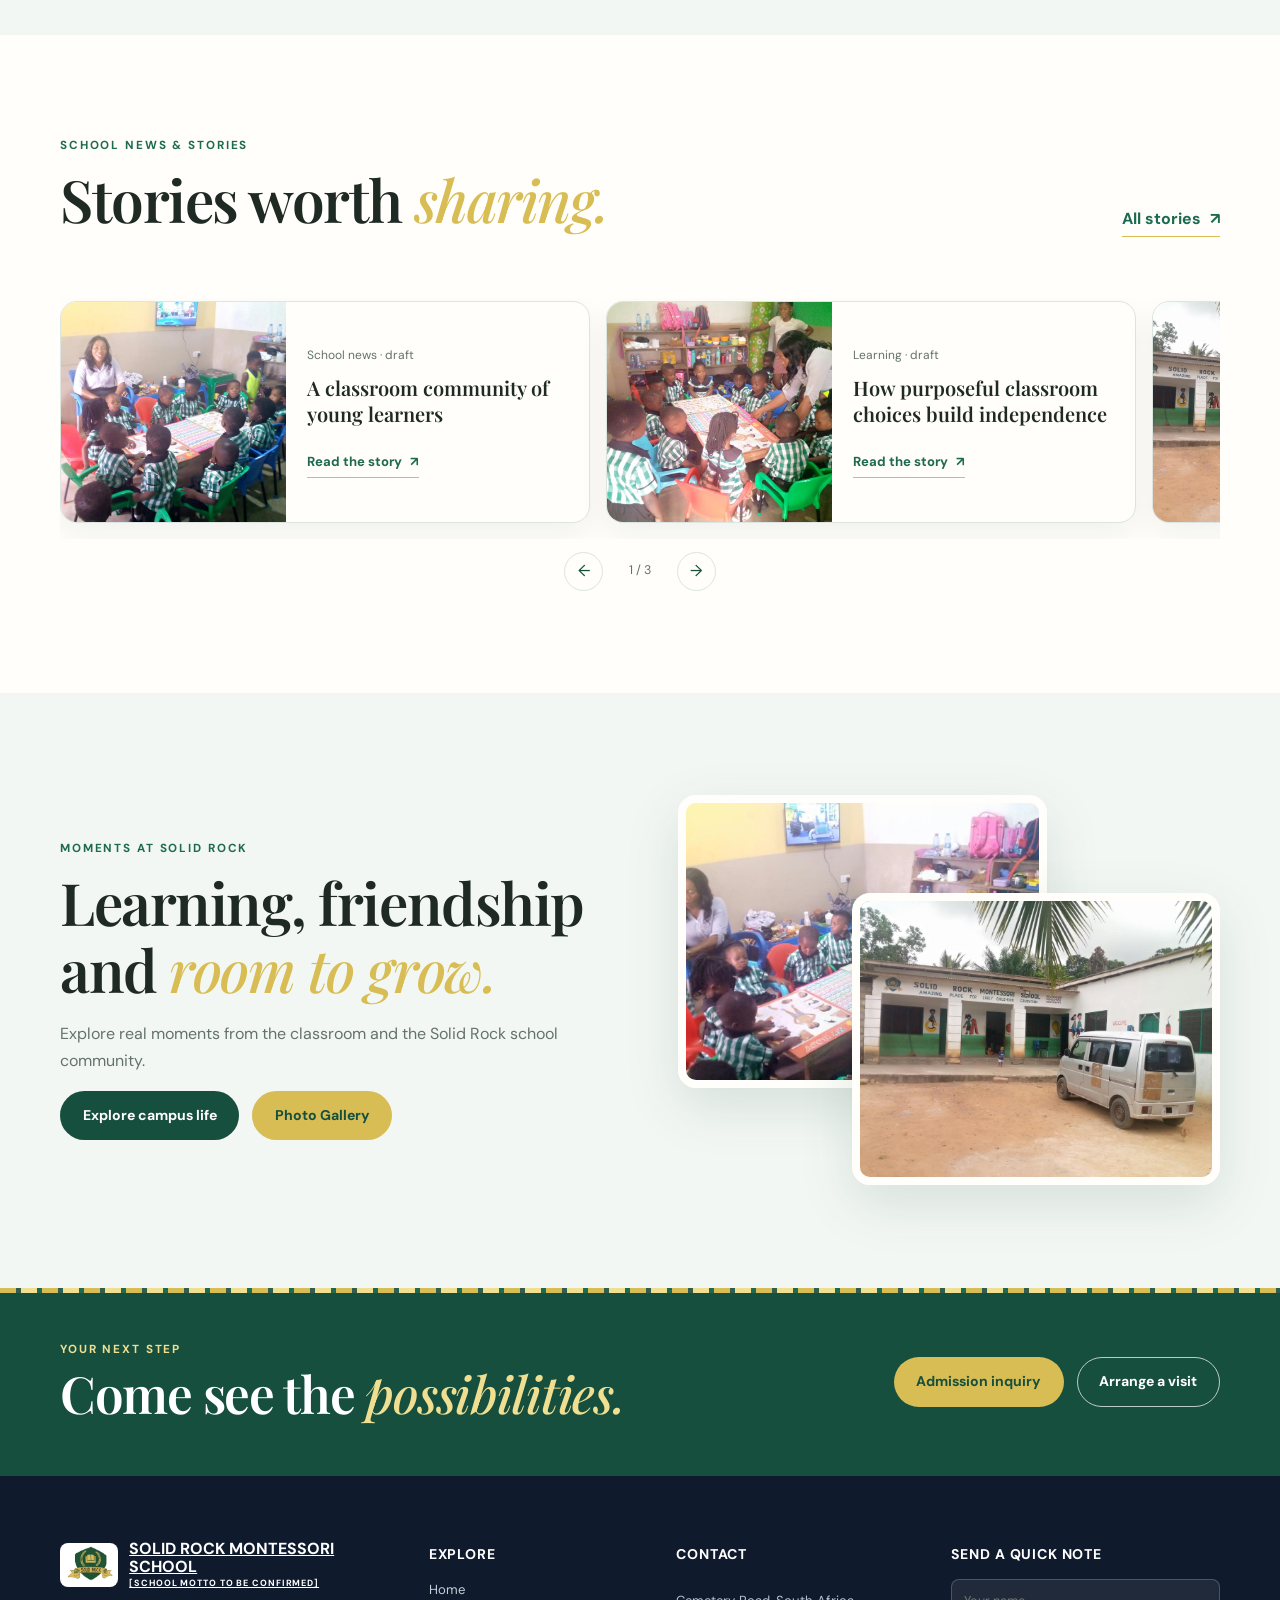
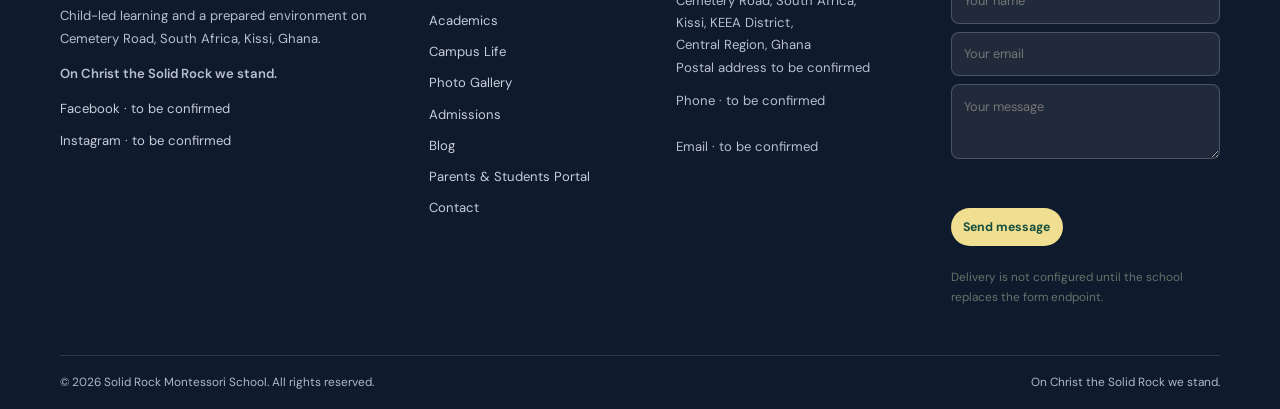
==== commit 5176a44b: "modified the images and improved upon the colors" ====
--- a/index.html
+++ b/index.html
@@ -2,61 +2,65 @@
 <html lang="en">
 <head>
   <meta charset="utf-8"><meta name="viewport" content="width=device-width, initial-scale=1">
-  <meta name="description" content="Morning Dew Academy in Bronyibima – New Site, Elmina. Admission is in progress for pupils seeking a caring, disciplined and engaging education.">
-  <meta property="og:title" content="Morning Dew Academy | Bronyibima, Elmina"><meta property="og:description" content="Experienced teachers, spacious classrooms and a strong learning community."><meta property="og:type" content="website">
-  <title>Morning Dew Academy | Home</title>
-  <link rel="icon" href="assets/morning-dew-logo.jpeg">
+  <meta name="description" content="Solid Rock Montessori School in Kissi, KEEA District, Ghana. Child-led learning from Creche through Primary.">
+  <meta property="og:title" content="Solid Rock Montessori School | Kissi, Ghana"><meta property="og:description" content="A prepared environment for curious, capable learners."><meta property="og:type" content="website">
+  <title>Solid Rock Montessori School | Home</title>
   <link rel="preconnect" href="https://fonts.googleapis.com"><link rel="preconnect" href="https://fonts.gstatic.com" crossorigin>
   <link href="https://fonts.googleapis.com/css2?family=DM+Sans:wght@400;500;600;700&family=Playfair+Display:wght@500;600;700&display=swap" rel="stylesheet">
   <link rel="stylesheet" href="css/style.css"><script defer src="js/main.js"></script>
-  <script type="application/ld+json">{"@context":"https://schema.org","@type":"School","name":"Morning Dew Academy","address":{"@type":"PostalAddress","postOfficeBoxNumber":"EL 305","addressLocality":"Bronyibima","addressRegion":"Central Region","addressCountry":"GH"}}</script>
+  <script type="application/ld+json">{"@context":"https://schema.org","@type":"School","name":"Solid Rock Montessori School","address":{"@type":"PostalAddress","streetAddress":"Cemetery Road, South Africa","addressLocality":"Kissi","addressRegion":"Central Region","addressCountry":"GH"}}</script>
 </head>
 <body data-page="home">
   <a class="skip-link" href="#main">Skip to content</a><div id="site-header"></div><div class="scroll-progress" aria-hidden="true"></div>
   <main id="main">
-    <section class="hero hero-home" aria-label="Welcome to Morning Dew Academy">
+    <section class="hero hero-home" aria-label="Welcome to Solid Rock Montessori School">
       <div class="hero-slides" aria-live="polite">
-        <div class="hero-slide is-active" role="img" aria-label="Morning Dew Academy pupils" style="--hero-image:url('../assets/WhatsApp Image 2026-11-20 at 12.55.27 PM.jpeg')"></div>
-        <div class="hero-slide" role="img" aria-label="Morning Dew Academy learners in school uniform" style="--hero-image:url('../assets/WhatsApp Image 2026-11-20 at 12.59.15 PM.jpeg')"></div>
-        <div class="hero-slide" role="img" aria-label="Morning Dew Academy school building" style="--hero-image:url('../assets/WhatsApp Image 2026-11-20 at 12.59.13 PM (1).jpeg')"></div>
-      </div><div class="hero-shade"></div>
+        <div class="hero-slide is-active" role="img" aria-label="Children learning together in their green-and-white school uniforms" style="--hero-image:url('../assets/classroom-children-01.jpg')"></div>
+        <div class="hero-slide" role="img" aria-label="A teacher guiding children during a classroom activity" style="--hero-image:url('../assets/classroom-teacher-children.jpg')"></div>
+        <div class="hero-slide" role="img" aria-label="The Solid Rock Montessori School building in Kissi" style="--hero-image:url('../assets/school-building.jpg')"></div>
+        <div class="hero-slide" role="img" aria-label="Children gathered around a classroom learning table" style="--hero-image:url('../assets/classroom-activity-01.jpg')"></div>
+      </div>
+      <div class="hero-shade"></div>
       <div class="container hero-content">
-        <p class="eyebrow hero-reveal">BRONYIBIMA – NEW SITE, ELMINA · CENTRAL REGION, GHANA</p>
-        <h1 class="hero-reveal">Welcome to <em>Morning Dew Academy.</em></h1>
-        <p class="hero-motto hero-reveal">Our motto: <strong>God Reigns</strong></p>
-        <p class="hero-lede hero-reveal">Admission is in progress — a warm, disciplined learning community for every child.</p>
-        <div class="button-row hero-reveal"><a class="button button-gold" href="https://wa.me/233246410195?text=Hello%20Morning%20Dew%20Academy%2C%20I%20am%20interested%20in%20admission%20for%20my%20ward.%20Please%20provide%20me%20with%20information%20about%20the%20admission%20process." target="_blank" rel="noopener noreferrer">Admission enquiry</a><a class="button button-outline" href="https://wa.me/233246410195?text=Hello%20Morning%20Dew%20Academy%2C%20I%20would%20like%20to%20arrange%20a%20school%20visit." target="_blank" rel="noopener noreferrer">Arrange a visit</a></div>
+        <p class="eyebrow hero-reveal">KISSI · KEEA DISTRICT · CENTRAL REGION, GHANA</p>
+        <h1 class="hero-reveal">Welcome to <em>Solid Rock Montessori.</em></h1>
+        <p class="hero-lede hero-reveal">On Christ the Solid Rock we stand.</p>
+        <div class="button-row hero-reveal"><a class="button button-gold" href="admissions.html">Admission inquiry</a><a class="button button-outline" href="contact.html">Arrange a visit</a></div>
         <div class="carousel-controls" aria-label="Hero carousel controls"><button class="carousel-arrow" data-hero-prev aria-label="Previous slide">←</button><span class="carousel-dots" aria-label="Choose a slide"></span><button class="carousel-arrow" data-hero-next aria-label="Next slide">→</button></div>
+        <span class="hero-caption">A day of learning at Solid Rock</span>
       </div>
-      <a class="scroll-cue" href="#welcome" aria-label="Scroll to discover"><span></span>Discover Morning Dew</a>
+      <a class="scroll-cue" href="#welcome" aria-label="Scroll to discover"><span></span>Discover Solid Rock</a>
     </section>
 
     <section id="welcome" class="section section-cream"><div class="container split">
-      <div class="split-copy reveal" data-reveal="left"><p class="eyebrow">A PLACE TO GROW</p><h2>Learning with purpose, <em>character and care.</em></h2><p>Morning Dew Academy is located in Bronyibima, KEEA District, Central Region, Ghana. We nurture confident learners through dedicated teaching, spacious learning spaces and a strong partnership with parents and families.</p><a class="text-link" href="about.html">Discover our school <span>↗</span></a></div>
-      <figure class="image-frame reveal" data-reveal="right"><img src="assets/WhatsApp Image 2026-11-20 at 12.59.15 PM.jpeg" width="1100" height="735" alt="Morning Dew Academy pupils in school uniform" fetchpriority="high"></figure>
+      <div class="split-copy reveal" data-reveal="left"><p class="eyebrow">A PLACE TO GROW</p><h2>Every child is ready to <em>discover.</em></h2><p>At Solid Rock Montessori School, children learn through purposeful choices, hands-on materials and caring guidance. Our prepared environment encourages concentration, independence and respect for each learner.</p><a class="text-link" href="about.html">Discover our approach <span>↗</span></a></div>
+      <figure class="image-frame reveal" data-reveal="right"><img src="assets/classroom-group-01.jpg" width="1100" height="735" alt="Children and their teacher gathered for a classroom activity" fetchpriority="high"><figcaption>Children learning together in their classroom.</figcaption></figure>
     </div></section>
 
-    <section class="section section-white"><div class="container"><div class="section-heading reveal" data-reveal="up"><p class="eyebrow">WHY CHOOSE MORNING DEW</p><h2>Distinctive strengths for <em>every child.</em></h2></div>
-      <div class="value-grid">
-        <article class="value-card reveal" data-reveal="zoom"><span>01</span><h3>Experienced Teachers</h3><p>Seasoned educators who guide and support learning.</p></article>
-        <article class="value-card reveal" data-reveal="zoom"><span>02</span><h3>Spacious Classrooms</h3><p>Comfortable learning spaces with room to grow.</p></article>
-        <article class="value-card reveal" data-reveal="zoom"><span>03</span><h3>Spacious Playground</h3><p>Room for movement, friendship and active play.</p></article>
-        <article class="value-card reveal" data-reveal="zoom"><span>04</span><h3>Good Moral Upbringing</h3><p>Values, discipline and respect at the heart of school life.</p></article>
-        <article class="value-card reveal" data-reveal="zoom"><span>05</span><h3>ICT Laboratory</h3><p>Technology-supported learning for future readiness.</p></article>
-        <article class="value-card reveal" data-reveal="zoom"><span>06</span><h3>Strong Partnership</h3><p>A cordial relationship between teachers, parents and pupils.</p></article>
-      </div>
+    <section class="section section-white"><div class="container"><div class="section-heading reveal" data-reveal="up"><p class="eyebrow">WHAT GUIDES US</p><h2>Our values, at the heart of <em>everything.</em></h2><p>We respect the child, nurture curiosity, encourage independence and build a caring community.</p></div>
+      <div class="value-grid"><article class="value-card reveal" data-reveal="zoom"><span>R</span><h3>Respect</h3></article><article class="value-card reveal" data-reveal="zoom"><span>I</span><h3>Independence</h3></article><article class="value-card reveal" data-reveal="zoom"><span>C</span><h3>Curiosity</h3></article><article class="value-card reveal" data-reveal="zoom"><span>C</span><h3>Community</h3></article></div>
     </div></section>
 
-    <section class="section section-navy"><div class="container split split-reverse"><div class="split-copy reveal" data-reveal="right"><p class="eyebrow eyebrow-gold">ADMISSION IN PROGRESS</p><h2>Give your ward a <em>strong start.</em></h2><p>Contact Morning Dew Academy to ask about admission and learn more about the learning experience available at the school.</p><a class="button button-gold" href="https://wa.me/233246410195?text=Hello%20Morning%20Dew%20Academy%2C%20I%20am%20interested%20in%20admission%20for%20my%20ward.%20Please%20provide%20me%20with%20information%20about%20the%20admission%20process." target="_blank" rel="noopener noreferrer">Enquire on WhatsApp</a></div><figure class="image-frame image-frame-light reveal" data-reveal="left"><img src="assets/WhatsApp Image 2026-11-20 at 12.57.09 PM.jpeg" width="900" height="1200" loading="lazy" alt="Morning Dew Academy pupils"><figcaption>Morning Dew Academy pupils</figcaption></figure></div></section>
+    <section class="section section-navy"><div class="container split split-reverse"><div class="split-copy reveal" data-reveal="right"><p class="eyebrow eyebrow-gold">THE MONTESSORI APPROACH</p><h2>Prepared to explore. <em>Ready to grow.</em></h2><p>Children engage with carefully chosen materials, repeat activities and build understanding at their own pace. Educators observe, guide and support each child's next step.</p><a class="button button-gold" href="academics.html">Explore academics</a></div><figure class="image-frame image-frame-light reveal" data-reveal="left"><img src="assets/classroom-teacher-children.jpg" width="900" height="1200" loading="lazy" alt="Teacher supporting children during a classroom activity"><figcaption>Teachers guide children through purposeful activities.</figcaption></figure></div></section>
 
-    <section class="section section-cream"><div class="container split"><div class="split-copy reveal" data-reveal="left"><p class="eyebrow">A WELCOMING ENVIRONMENT</p><h2>Character. Knowledge. <em>Confidence.</em></h2><p>We aim to build the whole child through attentive teaching, practical learning, outdoor activity and a caring community.</p><a class="text-link" href="academics.html">Explore academics <span>↗</span></a></div><div class="feature-stack"><article class="feature-card reveal" data-reveal="right"><span class="feature-icon">01</span><div><h3>Engaged learning</h3><p>Lessons encourage curiosity, participation and understanding.</p></div></article><article class="feature-card reveal" data-reveal="right"><span class="feature-icon">02</span><div><h3>Good conduct</h3><p>Respectful behaviour and sound moral principles guide school life.</p></div></article><article class="feature-card reveal" data-reveal="right"><span class="feature-icon">03</span><div><h3>Family partnership</h3><p>We work with parents to support every pupil’s progress.</p></div></article></div></div></section>
+    <section class="section section-cream"><div class="container"><div class="section-heading reveal" data-reveal="up"><p class="eyebrow">LEARNING WITH PURPOSE</p><h2>Room to focus, <em>freedom to flourish.</em></h2><p>School programme stages are expected to include Creche, Nursery, Kindergarten and Primary; confirm offerings with the school.</p></div><div class="stat-grid"><div class="stat-card reveal" data-reveal="up"><strong>Creche</strong><span>Programme details to be confirmed</span></div><div class="stat-card reveal" data-reveal="up"><strong>Nursery</strong><span>Programme details to be confirmed</span></div><div class="stat-card reveal" data-reveal="up"><strong>Kindergarten</strong><span>Programme details to be confirmed</span></div><div class="stat-card reveal" data-reveal="up"><strong>Primary</strong><span>Programme details to be confirmed</span></div></div></div></section>
 
-    <section class="section section-photo parallax-section" style="--parallax-image:url('../assets/WhatsApp Image 2026-11-20 at 12.55.27 PM.jpeg')"><div class="container quote-panel reveal" data-reveal="zoom"><p class="eyebrow eyebrow-gold">GOD REIGNS</p><h2>Every child can learn, belong and flourish.</h2><p>Morning Dew Academy is committed to a welcoming environment where children are encouraged to do their best.</p><a class="button button-gold" href="campus-life.html">Explore school life</a></div></section>
+    <section class="section section-white"><div class="container split"><div class="split-copy reveal" data-reveal="left"><p class="eyebrow">A STRONG FOUNDATION</p><h2>Learning for today <em>and tomorrow.</em></h2><p>Practical life, sensorial exploration, language, mathematics, cultural studies and outdoor experiences can help children develop a confident foundation for lifelong learning.</p><a class="text-link" href="academics.html">Explore our programmes <span>↗</span></a></div><div class="feature-stack"><article class="feature-card reveal" data-reveal="right"><span class="feature-icon">01</span><div><h3>Child-led discovery</h3><p>Purposeful choices help learners practise agency and focus.</p></div></article><article class="feature-card reveal" data-reveal="right"><span class="feature-icon">02</span><div><h3>Hands-on materials</h3><p>Concrete experiences make new concepts approachable.</p></div></article><article class="feature-card reveal" data-reveal="right"><span class="feature-icon">03</span><div><h3>Respectful guidance</h3><p>Educators support each child with care and attention.</p></div></article></div></div></section>
 
-    <section class="section section-cream"><div class="container section-heading-row reveal" data-reveal="up"><div><p class="eyebrow">SCHOOL LEADERSHIP</p><h2>Meet our <em>Headteacher.</em></h2></div><a class="text-link" href="about.html">About our school <span>↗</span></a></div><div class="leader-grid"><article class="leader-card reveal" data-reveal="up"><div class="portrait-placeholder" role="img" aria-label="Reverend Thompson">RT</div><div><h3>Reverend Thompson</h3><p>Headteacher</p></div></article></div></section>
+    <section class="section section-photo parallax-section" style="--parallax-image:url('../assets/school-building.jpg')"><div class="container quote-panel reveal" data-reveal="zoom"><p class="eyebrow eyebrow-gold">GROWING TOGETHER</p><h2>“Help me to do it by myself.”</h2><p>Our guiding approach is a placeholder for review and approval by the school.</p><a class="button button-gold" href="campus-life.html">Explore campus life</a></div></section>
 
-    <section class="section section-white"><div class="container split"><div class="split-copy reveal" data-reveal="left"><p class="eyebrow">MOMENTS AT MORNING DEW</p><h2>Learning, friendship and <em>room to grow.</em></h2><p>Discover more of our pupils, learning environment and school community.</p><div class="button-row"><a class="button button-navy" href="campus-life.html">Explore school life</a><a class="button button-gold" href="gallery.html">View gallery</a></div></div><div class="photo-pair reveal" data-reveal="right"><img src="assets/WhatsApp Image 2026-11-20 at 12.55.27 PM.jpeg" width="800" height="800" loading="lazy" alt="Morning Dew Academy pupils"><img src="assets/WhatsApp Image 2026-11-20 at 12.59.13 PM (1).jpeg" width="800" height="600" loading="lazy" alt="Morning Dew Academy school building"></div></div></section>
-    <section class="cta-band"><div class="container cta-inner"><div><p class="eyebrow eyebrow-gold">ADMISSION IN PROGRESS</p><h2>Take the first <em>step today.</em></h2></div><div class="button-row"><a class="button button-gold button-shimmer" href="https://wa.me/233246410195?text=Hello%20Morning%20Dew%20Academy%2C%20I%20am%20interested%20in%20admission%20for%20my%20ward.%20Please%20provide%20me%20with%20information%20about%20the%20admission%20process." target="_blank" rel="noopener noreferrer">Admission enquiry</a><a class="button button-outline" href="contact.html">Contact us</a></div></div></section>
+    <section class="section section-cream"><div class="container"><div class="section-heading section-heading-row reveal" data-reveal="up"><div><p class="eyebrow">SCHOOL LEADERSHIP</p><h2>Meet our <em>Headteacher.</em></h2></div><a class="text-link" href="about.html">About our school <span>↗</span></a></div><div class="leader-grid"><article class="leader-card reveal" data-reveal="up"><div class="portrait-placeholder" role="img" aria-label="Placeholder portrait for Mr. Owu">MO</div><div><h3>Mr. Owu</h3><p>Headteacher · portrait to be supplied</p></div></article></div></div></section>
+
+    <section class="section section-white"><div class="container"><div class="section-heading section-heading-row reveal" data-reveal="up"><div><p class="eyebrow">SCHOOL NEWS &amp; STORIES</p><h2>Stories worth <em>sharing.</em></h2></div><a class="text-link" href="blog.html">All stories <span>↗</span></a></div>
+      <div class="carousel-shell reveal" data-reveal="up" data-horizontal-carousel data-autoplay="true"><div class="carousel-track news-track" data-carousel-track role="list" aria-label="School news carousel" tabindex="0">
+        <article class="carousel-card news-card" role="listitem"><img src="assets/classroom-group-02.jpg" width="800" height="600" loading="lazy" alt="Children taking part in a classroom activity"><div><p class="post-date">School news · draft</p><h3>A classroom community of young learners</h3><a class="text-link" href="blog.html#story-classroom">Read the story <span>↗</span></a></div></article>
+        <article class="carousel-card news-card" role="listitem"><img src="assets/classroom-activity-02.jpg" width="800" height="600" loading="lazy" alt="Children gathered around learning materials with their teacher"><div><p class="post-date">Learning · draft</p><h3>How purposeful classroom choices build independence</h3><a class="text-link" href="blog.html#story-independence">Read the story <span>↗</span></a></div></article>
+        <article class="carousel-card news-card" role="listitem"><img src="assets/school-building.jpg" width="800" height="600" loading="lazy" alt="The Solid Rock Montessori School building in Kissi"><div><p class="post-date">Our school · draft</p><h3>A welcoming place for learning</h3><a class="text-link" href="blog.html#story-school">Read the story <span>↗</span></a></div></article>
+      </div><div class="carousel-nav"><button type="button" class="carousel-arrow carousel-arrow-dark" data-carousel-prev aria-label="Previous story">←</button><span data-carousel-status aria-live="polite"></span><button type="button" class="carousel-arrow carousel-arrow-dark" data-carousel-next aria-label="Next story">→</button></div></div>
+    </div></section>
+
+    <section class="section section-cream"><div class="container split"><div class="split-copy reveal" data-reveal="left"><p class="eyebrow">MOMENTS AT SOLID ROCK</p><h2>Learning, friendship and <em>room to grow.</em></h2><p>Explore real moments from the classroom and the Solid Rock school community.</p><div class="button-row"><a class="button button-navy" href="campus-life.html">Explore campus life</a><a class="button button-gold" href="gallery.html">Photo Gallery</a></div></div><div class="photo-pair reveal" data-reveal="right"><img src="assets/classroom-group-01.jpg" width="800" height="800" loading="lazy" alt="Children learning together in a classroom"><img src="assets/school-building.jpg" width="800" height="600" loading="lazy" alt="The Solid Rock Montessori School building in Kissi"></div></div></section>
+    <section class="cta-band"><div class="container cta-inner"><div><p class="eyebrow eyebrow-gold">YOUR NEXT STEP</p><h2>Come see the <em>possibilities.</em></h2></div><div class="button-row"><a class="button button-gold button-shimmer" href="admissions.html">Admission inquiry</a><a class="button button-outline" href="contact.html">Arrange a visit</a></div></div></section>
   </main><div id="site-footer"></div>
 </body>
 </html>
--- a/css/style.css
+++ b/css/style.css
@@ -1,19 +1,19 @@
 :root {
   color-scheme: light;
-  --navy: #082b68;
-  --blue: #123f8f;
-  --gold: #ffc400;
-  --gold-light: #ffd84d;
-  --cream: #faf6ee;
+  --navy: #174f3e;
+  --blue: #1d6a50;
+  --gold: #d7bd54;
+  --gold-light: #f0df91;
+  --cream: #f3f7f3;
   --paper: #fffefa;
-  --ink: #1c2736;
-  --muted: #647082;
-  --line: #e6e1d7;
-  --red: #c0392b;
-  --yellow: #e0b100;
-  --purple: #6b3fa0;
-  --green: #2e7d32;
-  --shadow: 0 18px 54px rgba(20, 33, 61, .11);
+  --ink: #202a25;
+  --muted: #64736a;
+  --line: #dce5df;
+  --red: #315d4a;
+  --yellow: #d7bd54;
+  --purple: #557062;
+  --green: #1d6a50;
+  --shadow: 0 18px 54px rgba(23, 79, 62, .13);
   --radius: 22px;
   --space-1: .5rem;
   --space-2: 1rem;
@@ -29,7 +29,7 @@
 * { box-sizing: border-box; }
 html { scroll-behavior: smooth; scroll-padding-top: 6rem; }
 body { margin: 0; background: var(--paper); color: var(--ink); font-family: var(--sans); font-size: 16px; line-height: 1.7; -webkit-font-smoothing: antialiased; }
-body.theme-dark { color-scheme: dark; --paper: #121b2c; --cream: #19253a; --ink: #f4f1e9; --muted: #c0c6d0; --line: #314059; --shadow: 0 18px 54px rgba(0,0,0,.24); }
+body.theme-dark { color-scheme: dark; --paper: #14231d; --cream: #1a2c23; --ink: #f4f6f1; --muted: #c1ccc4; --line: #35493d; --shadow: 0 18px 54px rgba(0,0,0,.24); }
 body.theme-dark .section-white, body.theme-dark .section-cream, body.theme-dark .section { background-color: var(--paper); }
 body.theme-dark .section-cream { background-color: var(--cream); }
 body.theme-dark .value-card, body.theme-dark .feature-card, body.theme-dark .outcome-card, body.theme-dark .tab-panel, body.theme-dark .site-form, body.theme-dark .login-card, body.theme-dark .contact-card, body.theme-dark .post-card, body.theme-dark .faq-item { background: #1c2a42; color: var(--ink); }
@@ -86,7 +86,7 @@
 .site-header.is-solid { background: var(--navy); box-shadow: 0 8px 26px rgba(8,19,38,.22); }
 .nav-inner { width: min(1280px, calc(100% - 2.5rem)); min-height: 84px; margin: auto; display: flex; align-items: center; gap: 1.25rem; }
 .brand { flex: 0 0 auto; display: inline-flex; align-items: center; gap: .7rem; color: white; text-decoration: none; font-weight: 700; letter-spacing: .02em; }
-.brand img { width: 48px; height: 48px; flex: 0 0 auto; border: 2px solid var(--gold-light); border-radius: 50%; background: var(--gold-light); }
+.brand img { width: 58px; height: 48px; flex: 0 0 auto; border: 2px solid var(--gold-light); border-radius: 8px; background: white; object-fit: cover; }
 .brand span { display: grid; line-height: 1.05; }
 .brand small { margin-top: .25rem; font-size: .56rem; font-weight: 500; letter-spacing: .12em; opacity: .8; }
 .main-nav { display: flex; align-items: center; gap: clamp(.55rem,1.4vw,1.3rem); margin-left: auto; }
@@ -109,16 +109,14 @@
 /* Hero carousel and interior page banners */
 .hero { position: relative; min-height: min(850px, 100svh); min-height: max(680px, 100svh); display: grid; align-items: center; overflow: hidden; color: white; background: var(--navy); }
 .hero-slides, .hero-slide, .hero-shade { position: absolute; inset: 0; }
-.hero-slide { background-image: var(--hero-image); background-color: var(--blue); background-size: cover; background-position: center; opacity: 0; transform: scale(1.055); transition: opacity 1s ease, transform 7s ease; }
-.hero-slide.is-active { opacity: 1; transform: scale(1); }
-.hero-slide-gradient { background-image: radial-gradient(ellipse at 75% 15%, rgba(201,162,39,.58), transparent 34%), linear-gradient(135deg,#14213d 5%,#1f3260 52%,#6b5830); background-size: 150% 150%; animation: gradient-drift 14s ease-in-out infinite alternate; }
-.hero-shade { background: linear-gradient(90deg, rgba(10,20,39,.88), rgba(13,25,48,.46) 58%, rgba(13,25,48,.18)), linear-gradient(0deg,rgba(10,20,39,.56),transparent 40%); }
+.hero-slide { background-image: var(--hero-image); background-color: var(--blue); background-size: cover; background-position: center; opacity: 0; transform: translateX(4%) scale(1.04); transition: opacity .9s ease, transform 1.15s cubic-bezier(.2,.65,.25,1); }
+.hero-slide.is-active { opacity: 1; transform: translateX(0) scale(1); }
+.hero-slide-gradient { background-image: radial-gradient(ellipse at 75% 15%, rgba(215,189,84,.58), transparent 34%), linear-gradient(135deg,#174f3e 5%,#1d6a50 52%,#665d35); background-size: 150% 150%; animation: gradient-drift 14s ease-in-out infinite alternate; }
+.hero-shade { background: linear-gradient(90deg, rgba(8,30,23,.88), rgba(13,43,32,.46) 58%, rgba(13,43,32,.18)), linear-gradient(0deg,rgba(8,30,23,.56),transparent 40%); }
 .hero-content { position: relative; z-index: 2; padding-top: 5rem; }
 .hero-content h1 { max-width: 880px; animation: rise-in .9s .16s both; }
 .hero-content h1 em { color: var(--gold-light); }
 .hero-content .eyebrow { color: var(--gold-light); animation: rise-in .65s both; }
-.hero-motto { width: fit-content; margin: 0 0 .8rem; padding: .4rem .8rem; border: 1px solid rgba(255,255,255,.35); border-radius: 999px; color: white; background: rgba(8,43,104,.48); font-size: .88rem; letter-spacing: .03em; animation: rise-in .75s .24s both; }
-.hero-motto strong { color: var(--gold-light); }
 .hero-lede { max-width: 640px; margin: 0 0 2rem; color: #f6f2e8; font-size: clamp(1.1rem,2.4vw,1.55rem); animation: rise-in .8s .34s both; }
 .hero-content .button-row { animation: rise-in .8s .5s both; }
 .hero-caption { position: absolute; right: 0; bottom: -5.3rem; font-size: .7rem; opacity: .7; }
@@ -132,18 +130,18 @@
 .scroll-cue span { width: 17px; height: 27px; border: 1px solid rgba(255,255,255,.68); border-radius: 12px; }
 .scroll-cue span::after { content: ""; display: block; width: 3px; height: 5px; margin: 5px auto; background: var(--gold-light); border-radius: 3px; animation: scroll-pulse 1.4s infinite; }
 .page-hero { position: relative; min-height: 490px; display: flex; align-items: end; overflow: hidden; color: white; background-color: var(--navy); background-size: cover; background-position: center; }
-.page-hero::before { position: absolute; inset: 0; content: ""; background: linear-gradient(90deg,rgba(12,24,44,.89),rgba(12,24,44,.37)),linear-gradient(0deg,rgba(12,24,44,.45),transparent 60%); }
+.page-hero::before { position: absolute; inset: 0; content: ""; background: linear-gradient(90deg,rgba(8,30,23,.89),rgba(8,30,23,.37)),linear-gradient(0deg,rgba(8,30,23,.45),transparent 60%); }
 .page-hero-content { position: relative; z-index: 1; padding-top: 150px; padding-bottom: 4.4rem; }
 .page-hero-content h1 { max-width: 900px; font-size: clamp(3rem,7vw,5.6rem); }
 .page-hero-content p:last-child { max-width: 650px; margin-bottom: 0; color: #f3f0e9; font-size: clamp(1rem,2vw,1.2rem); }
-.page-hero-campus { background-image: linear-gradient(115deg,rgba(8,43,104,.88),rgba(18,63,143,.44)),url("../assets/WhatsApp Image 2026-11-20 at 12.55.27 PM.jpeg"); }
-.page-hero-admissions { background-image: linear-gradient(115deg,rgba(8,43,104,.96),rgba(18,63,143,.72)),url("../assets/WhatsApp Image 2026-11-20 at 12.57.09 PM.jpeg"); }
-.page-hero-blog { background-image: linear-gradient(115deg,rgba(8,43,104,.9),rgba(18,63,143,.55)),url("../assets/WhatsApp Image 2026-11-20 at 12.55.27 PM.jpeg"); }
-.page-hero-portal { background-image: linear-gradient(115deg,rgba(8,43,104,.94),rgba(18,63,143,.68)),url("../assets/WhatsApp Image 2026-11-20 at 12.59.15 PM.jpeg"); }
-.page-hero-contact { background-image: linear-gradient(115deg,rgba(8,43,104,.92),rgba(18,63,143,.62)),url("../assets/WhatsApp Image 2026-11-20 at 12.59.13 PM (1).jpeg"); }
-.page-hero-about { background-image: linear-gradient(115deg,rgba(8,43,104,.82),rgba(18,63,143,.4)),url("../assets/WhatsApp Image 2026-11-20 at 12.55.27 PM.jpeg"); }
-.page-hero-academics { background-image: linear-gradient(115deg,rgba(8,43,104,.88),rgba(18,63,143,.47)),url("../assets/WhatsApp Image 2026-11-20 at 12.59.15 PM.jpeg"); }
-.page-hero-gallery { background-image: linear-gradient(115deg,rgba(8,43,104,.91),rgba(18,63,143,.5)),url("../assets/WhatsApp Image 2026-11-20 at 12.57.09 PM.jpeg"); }
+.page-hero-campus { background-image: linear-gradient(115deg,rgba(23,79,62,.86),rgba(29,106,80,.44)),url("../assets/classroom-activity-01.jpg"); }
+.page-hero-admissions { background-image: linear-gradient(115deg,rgba(23,79,62,.96),rgba(29,106,80,.72)),url("../assets/classroom-teacher-children.jpg"); }
+.page-hero-blog { background-image: linear-gradient(115deg,rgba(23,79,62,.9),rgba(29,106,80,.55)),url("../assets/classroom-activity-02.jpg"); }
+.page-hero-portal { background-image: linear-gradient(115deg,rgba(23,79,62,.94),rgba(29,106,80,.68)),url("../assets/classroom-group-02.jpg"); }
+.page-hero-contact { background-image: linear-gradient(115deg,rgba(23,79,62,.92),rgba(29,106,80,.62)),url("../assets/school-building.jpg"); }
+.page-hero-about { background-image: linear-gradient(115deg,rgba(23,79,62,.82),rgba(29,106,80,.4)),url("../assets/classroom-children-01.jpg"); }
+.page-hero-academics { background-image: linear-gradient(115deg,rgba(23,79,62,.88),rgba(29,106,80,.47)),url("../assets/classroom-group-01.jpg"); }
+.page-hero-gallery { background-image: linear-gradient(115deg,rgba(23,79,62,.91),rgba(29,106,80,.5)),url("../assets/classroom-activity-01.jpg"); }
 
 /* General content blocks */
 .split { display: grid; grid-template-columns: 1fr 1fr; align-items: center; gap: clamp(2rem,6vw,5.5rem); }
@@ -174,8 +172,8 @@
 .feature-card p { margin: 0; color: var(--muted); font-size: .9rem; }
 .feature-icon { width: 42px; height: 42px; display: grid; place-items: center; flex: 0 0 auto; border-radius: 13px; color: var(--navy); background: #f1e6c6; font-weight: 700; }
 .section-photo { position: relative; min-height: 410px; display: grid; align-items: center; overflow: hidden; background: var(--navy); }
-.section-photo::before { position: absolute; inset: -10% 0; content: ""; background-image: linear-gradient(90deg,rgba(12,24,44,.85),rgba(12,24,44,.55)),var(--parallax-image); background-size: cover; background-position: center; transform: translateY(var(--parallax-offset,0)); will-change: transform; }
-.quote-panel { position: relative; max-width: 860px; padding: clamp(2rem,5vw,4rem); border: 1px solid rgba(255,255,255,.27); border-radius: var(--radius); color: white; background: rgba(20,33,61,.54); backdrop-filter: blur(7px); }
+.section-photo::before { position: absolute; inset: -10% 0; content: ""; background-image: linear-gradient(90deg,rgba(8,30,23,.85),rgba(8,30,23,.55)),var(--parallax-image); background-size: cover; background-position: center; transform: translateY(var(--parallax-offset,0)); will-change: transform; }
+.quote-panel { position: relative; max-width: 860px; padding: clamp(2rem,5vw,4rem); border: 1px solid rgba(255,255,255,.27); border-radius: var(--radius); color: white; background: rgba(23,79,62,.72); backdrop-filter: blur(7px); }
 .quote-panel h2 { font-size: clamp(1.8rem,4vw,3.1rem); }
 .quote-panel p:not(.eyebrow) { color: #f0f0eb; }
 .leader-grid { display: grid; grid-template-columns: repeat(4,1fr); gap: 1rem; }
@@ -225,7 +223,7 @@
 .tab-panel h3 { margin-bottom: .5rem; }
 .tab-panel p { margin: 0; color: var(--muted); }
 .placeholder-note { color: #725a15; font-size: .82rem; font-weight: 600; }
-body.theme-dark .placeholder-note { color: #f0d47a; }
+body.theme-dark .placeholder-note { color: var(--gold-light); }
 .steps-grid { display: grid; grid-template-columns: repeat(3,1fr); gap: 1rem; }
 .step-card { position: relative; min-height: 210px; padding: 1.8rem; border: 1px solid rgba(255,255,255,.14); border-radius: var(--radius); background: #1a2a49; transition: transform .3s, border-color .3s; }
 .step-card:hover { transform: translateY(-8px); border-color: var(--gold); }
@@ -389,7 +387,7 @@
 .newsletter-form input { min-width: 0; flex: 1; padding: .75rem 1rem; border: 1px solid rgba(255,255,255,.35); border-radius: 99px; color: white; background: rgba(255,255,255,.08); }
 .newsletter-form .form-status { color: var(--gold-light); }
 .portal-layout { max-width: 1020px; margin-inline: auto; }
-.portal-login-grid { display: grid; grid-template-columns: repeat(3, minmax(0, 1fr)); gap: clamp(1.2rem,3vw,2rem); }
+.portal-login-grid { display: grid; grid-template-columns: repeat(2, minmax(0, 1fr)); gap: clamp(1.2rem,3vw,2rem); }
 .portal-login-card { display: flex; max-width: none; flex-direction: column; align-items: flex-start; }
 .portal-login-card > p:not(.eyebrow) { color: var(--muted); }
 .portal-login-card .button { width: 100%; margin-top: auto; }
@@ -402,7 +400,7 @@
 .site-footer { color: #e8ebf0; background: #101a2d; }
 .footer-main { display: grid; grid-template-columns: 1.25fr .8fr .9fr 1fr; gap: 2rem; padding: 4rem 0 3rem; }
 .footer-brand { display: flex; align-items: center; gap: .7rem; margin-bottom: 1rem; color: white; font-weight: 700; }
-.footer-brand img { width: 44px; height: 44px; border-radius: 50%; background: white; }
+.footer-brand img { width: 58px; height: 44px; border-radius: 8px; background: white; object-fit: cover; }
 .footer-brand span { line-height: 1.1; }
 .footer-brand small { display: block; margin-top: .25rem; font-size: .56rem; letter-spacing: .1em; }
 .footer-main p, .footer-main address { color: #b8c0ce; font-size: .82rem; font-style: normal; }
@@ -423,9 +421,6 @@
 .footer-bottom p { margin: 0; }
 .back-to-top { position: fixed; right: 1.2rem; bottom: 1.2rem; z-index: 900; width: 46px; height: 46px; display: grid; place-items: center; border: 0; border-radius: 50%; color: var(--navy); background: var(--gold-light); box-shadow: 0 8px 22px rgba(10,20,40,.22); opacity: 0; visibility: hidden; transform: translateY(10px); transition: .25s; }
 .back-to-top.is-visible { opacity: 1; visibility: visible; transform: none; }
-.floating-whatsapp { position: fixed; right: 1.2rem; bottom: 5.2rem; z-index: 900; min-height: 46px; display: inline-flex; align-items: center; padding: 0 1rem; border-radius: 999px; color: white; background: #176d43; box-shadow: 0 8px 22px rgba(10,20,40,.22); font-size: .78rem; font-weight: 800; text-decoration: none; }
-.house-blue { background: var(--blue); color: white; }
-.house-yellow { background: var(--gold); color: var(--navy); }
 .preloader { position: fixed; inset: 0; z-index: 2000; display: grid; place-items: center; color: white; background: var(--navy); transition: opacity .55s, visibility .55s; }
 .preloader.is-done { opacity: 0; visibility: hidden; }
 .preloader-inner { display: grid; justify-items: center; gap: .8rem; }
@@ -476,7 +471,6 @@
   .nav-backdrop.is-visible { opacity: 1; visibility: visible; }
   body.nav-open { overflow: hidden; }
   .leader-grid { grid-template-columns: repeat(2,1fr); }
-  .portal-login-grid { grid-template-columns: repeat(2, minmax(0, 1fr)); }
   .house-grid { grid-template-columns: repeat(2,1fr); }
   .activity-grid { grid-template-columns: repeat(3,1fr); }
   .footer-main { grid-template-columns: repeat(2,1fr); }
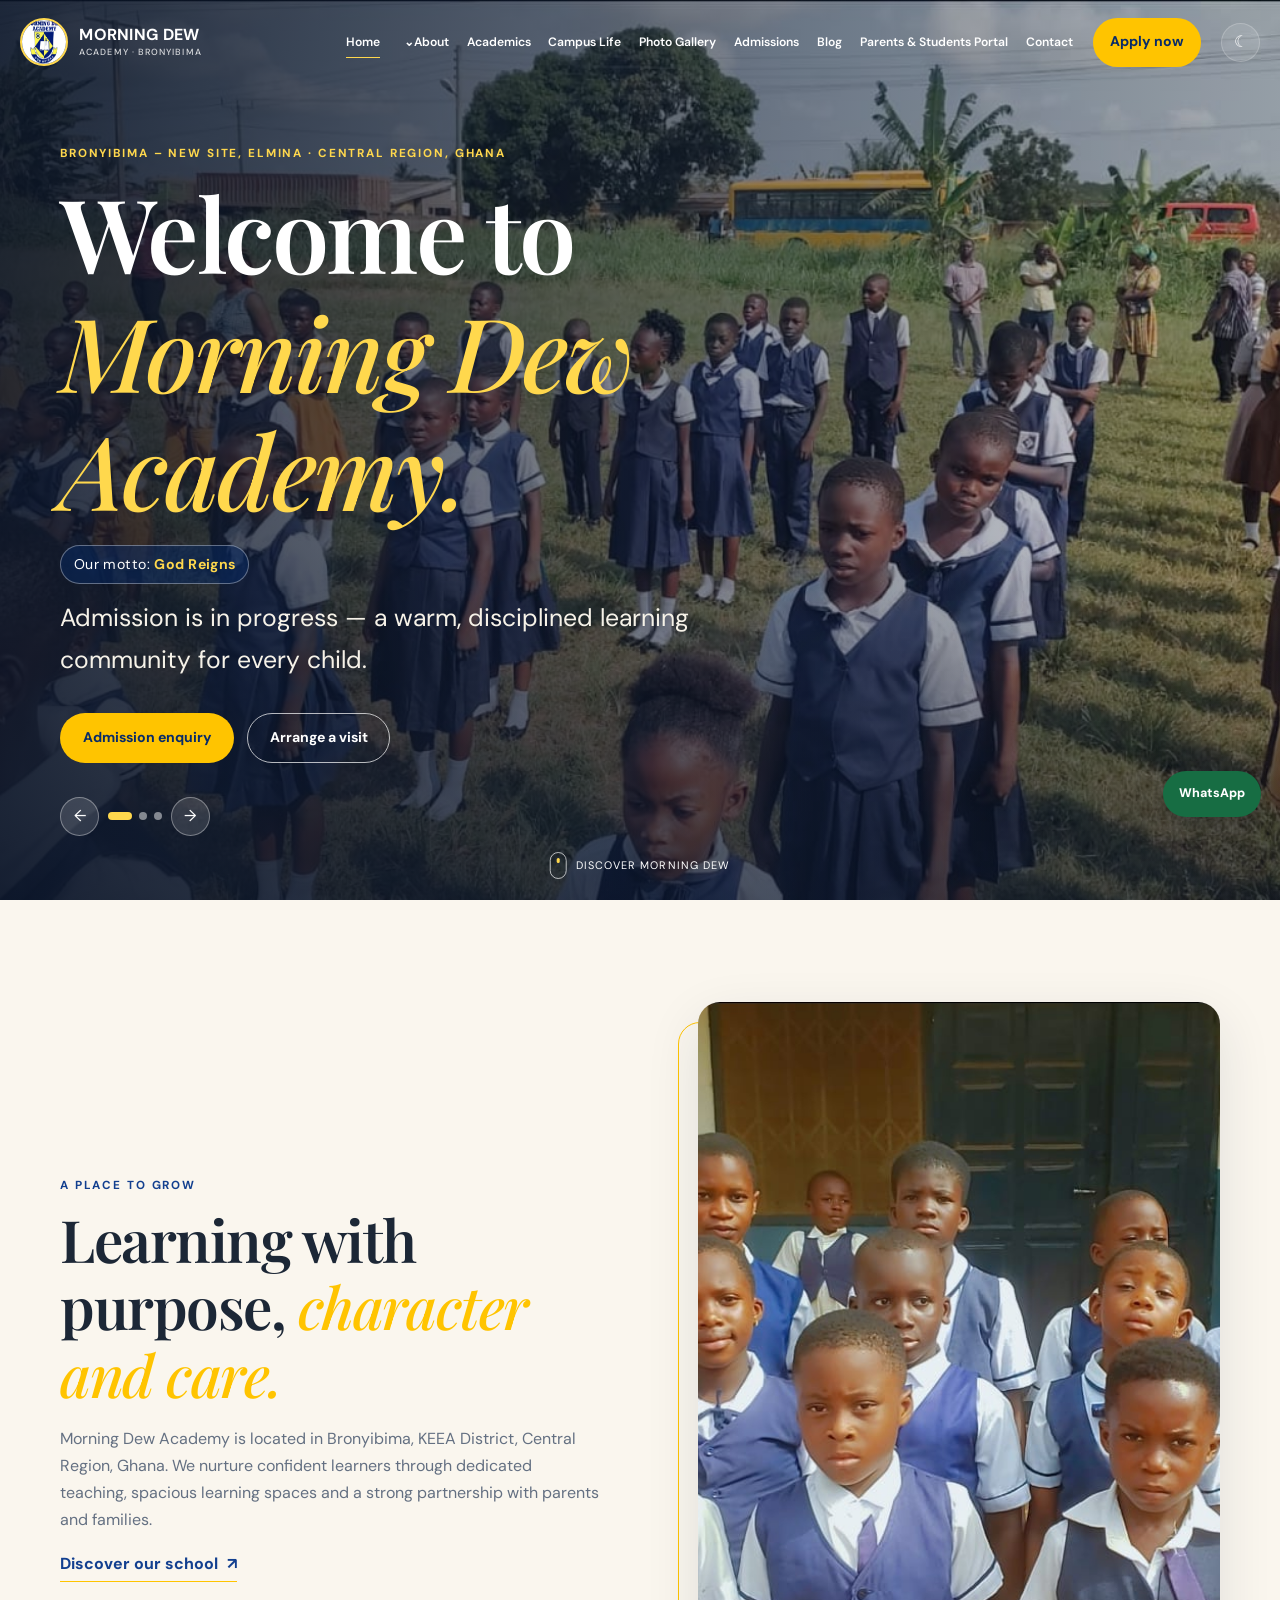
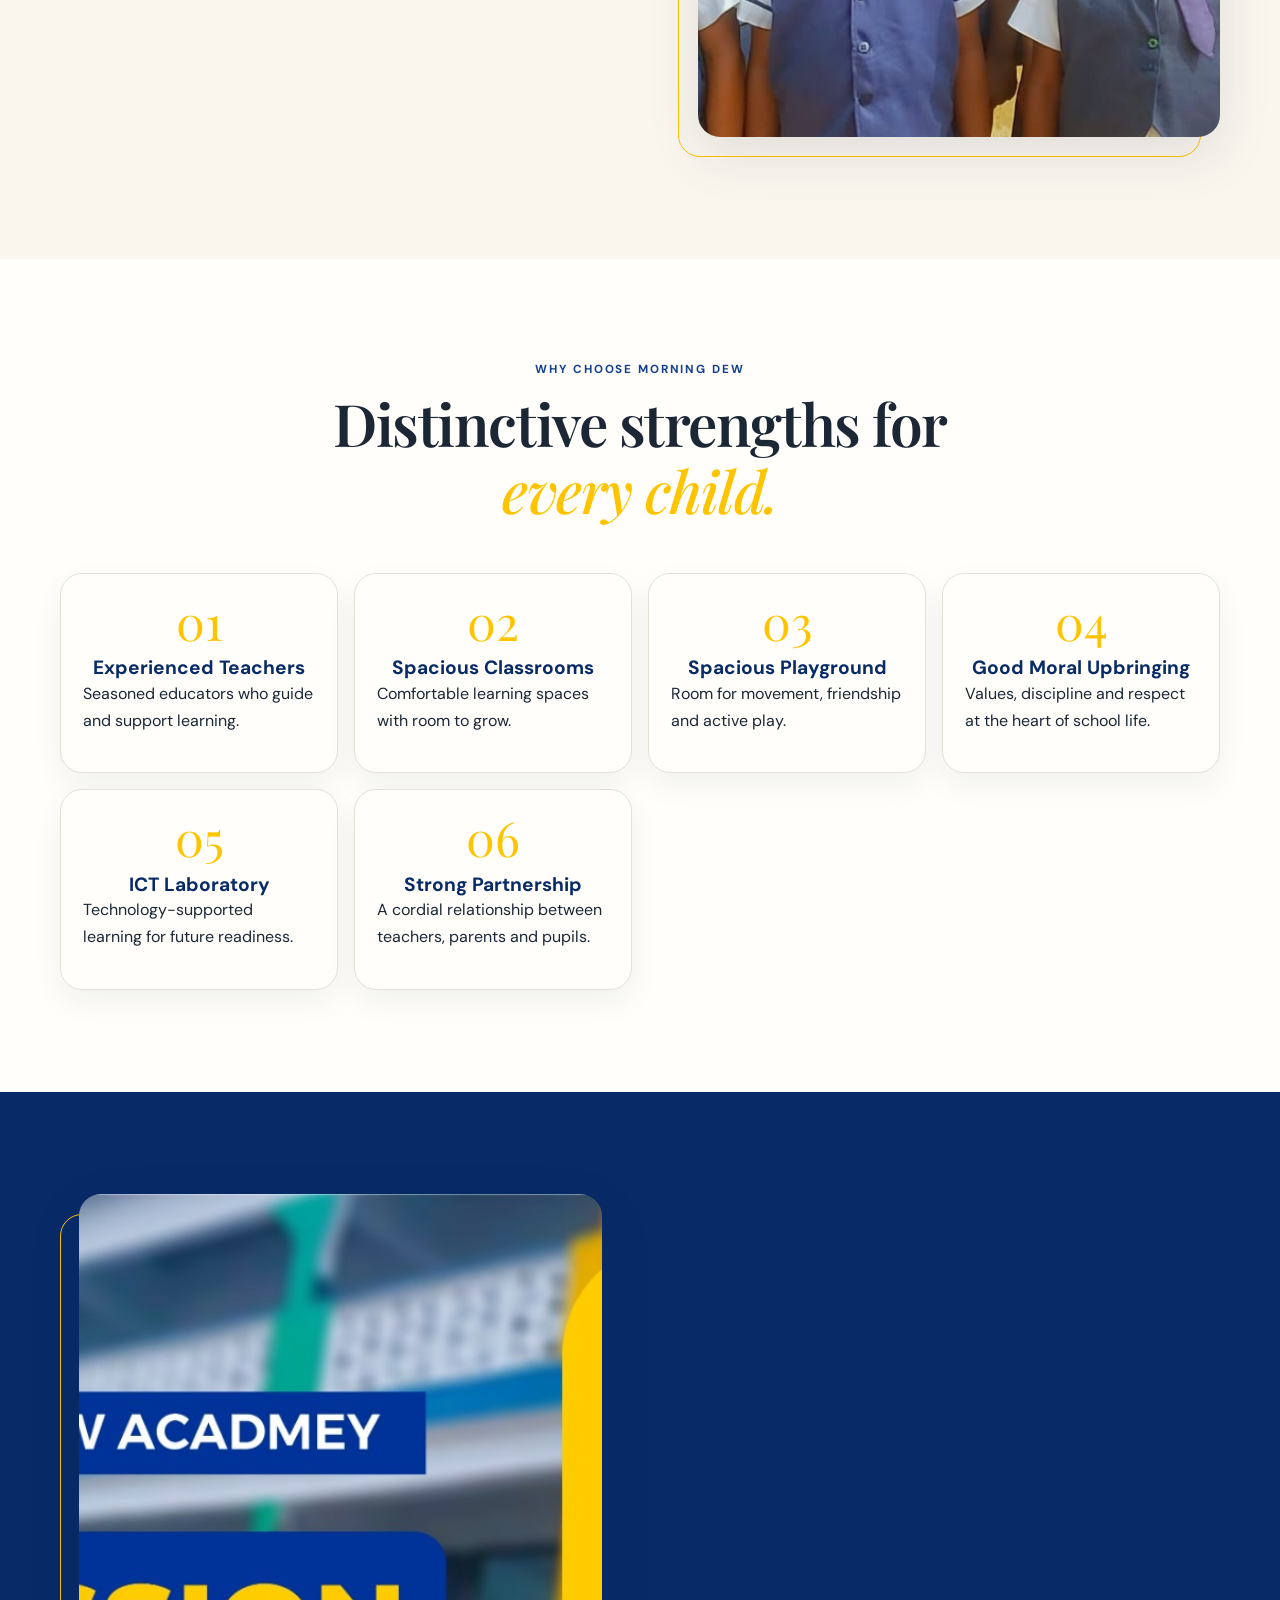
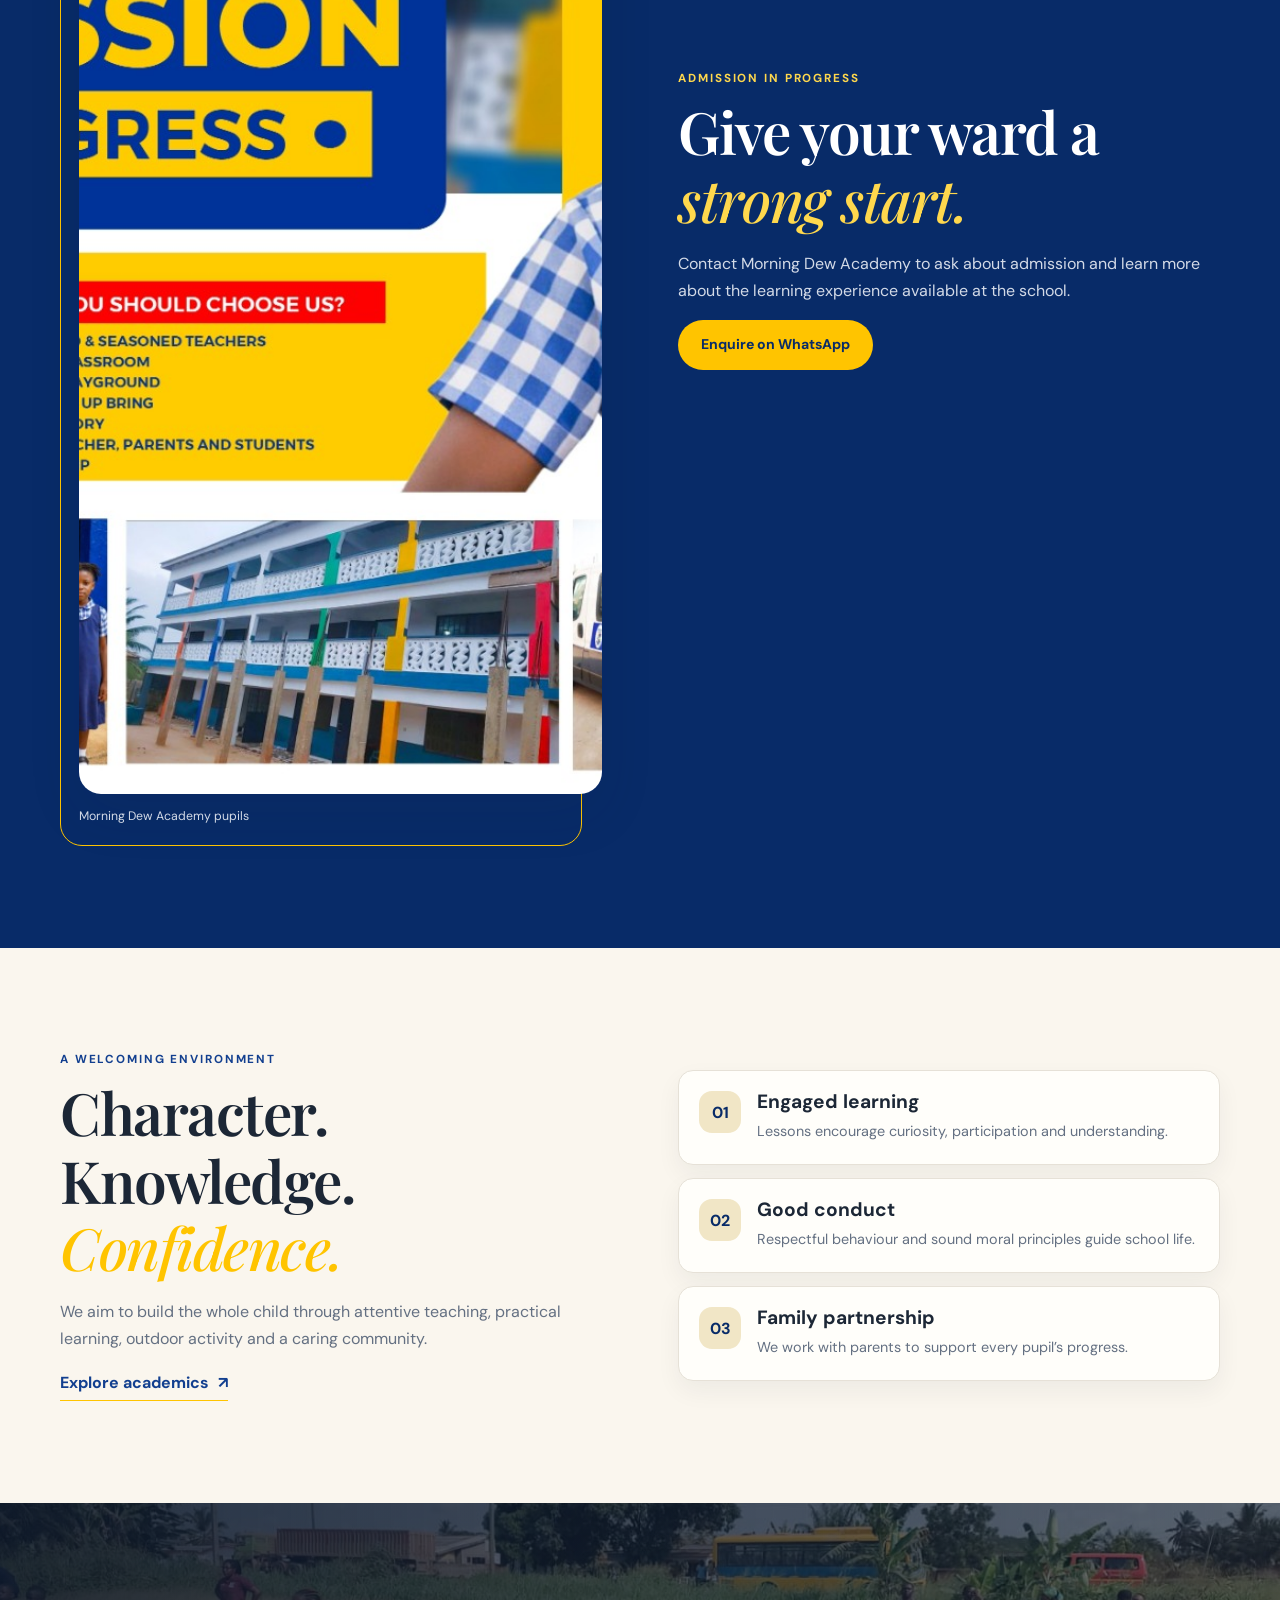
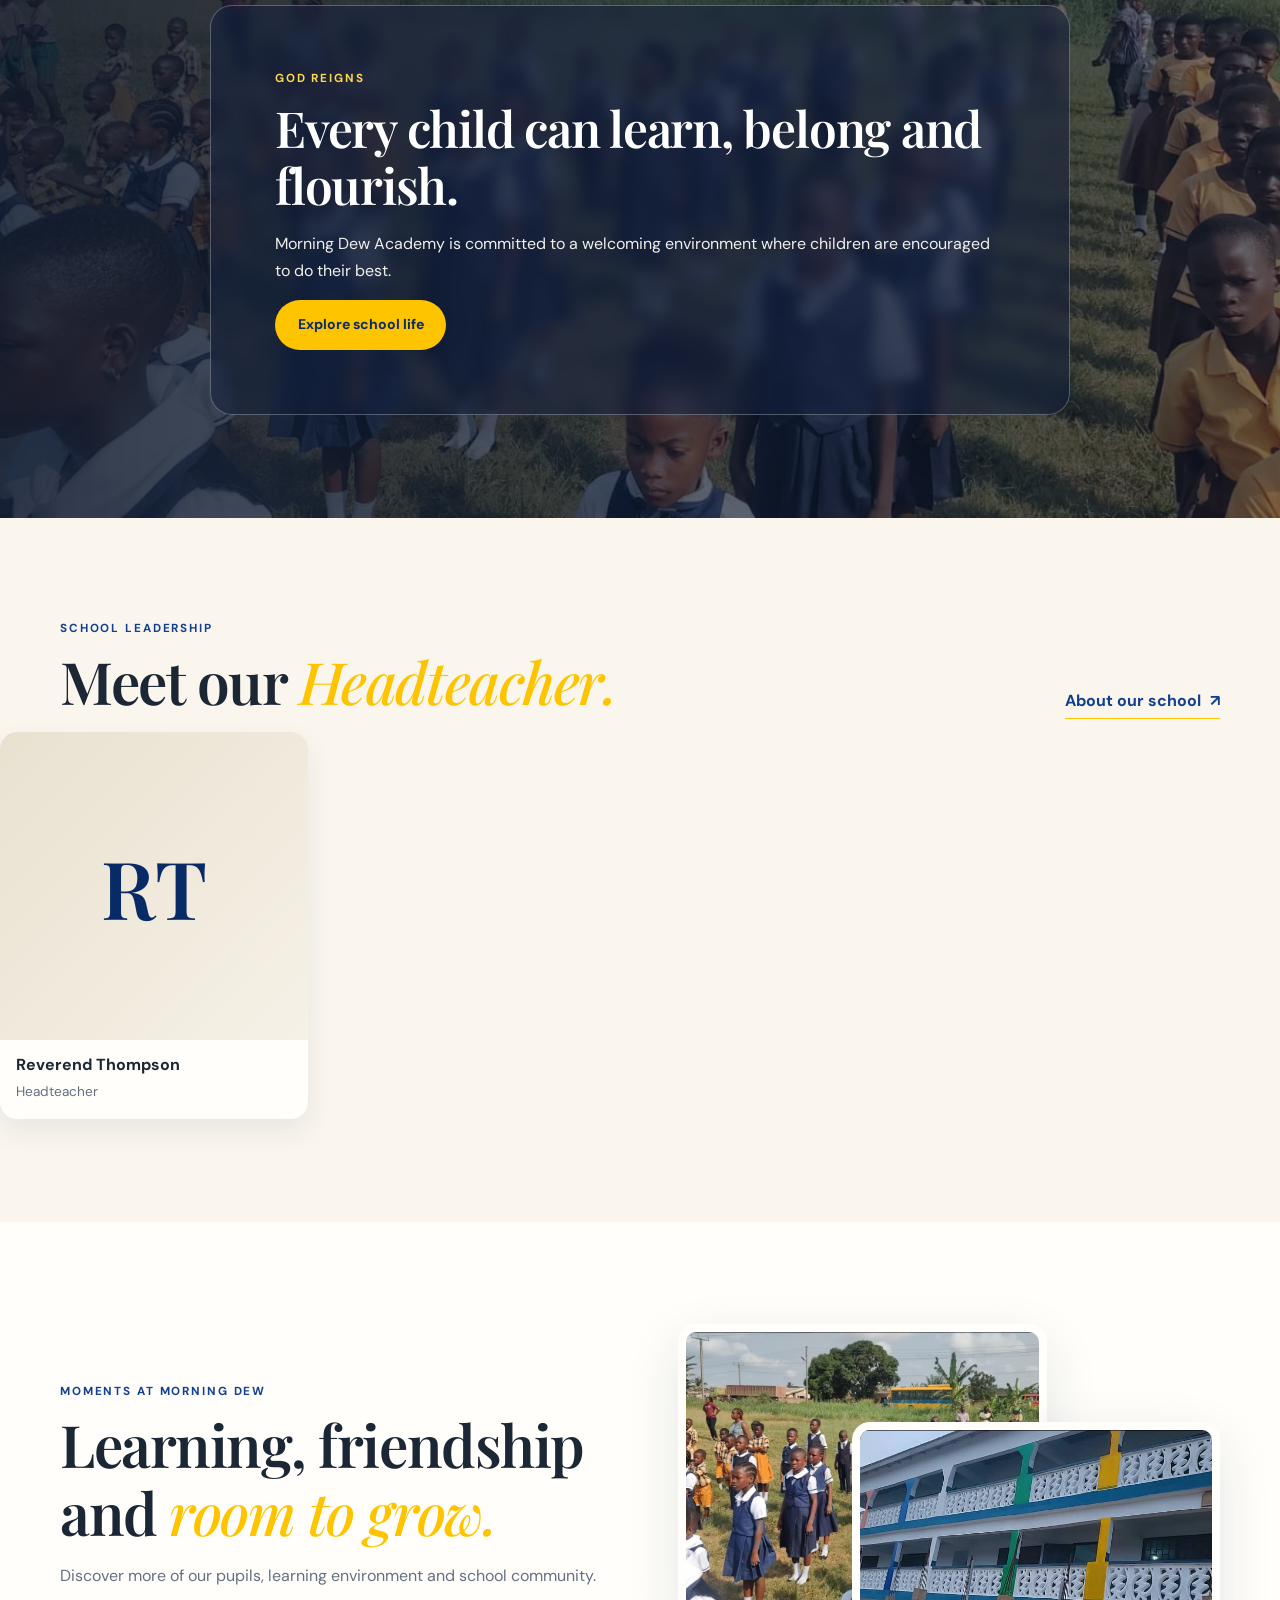
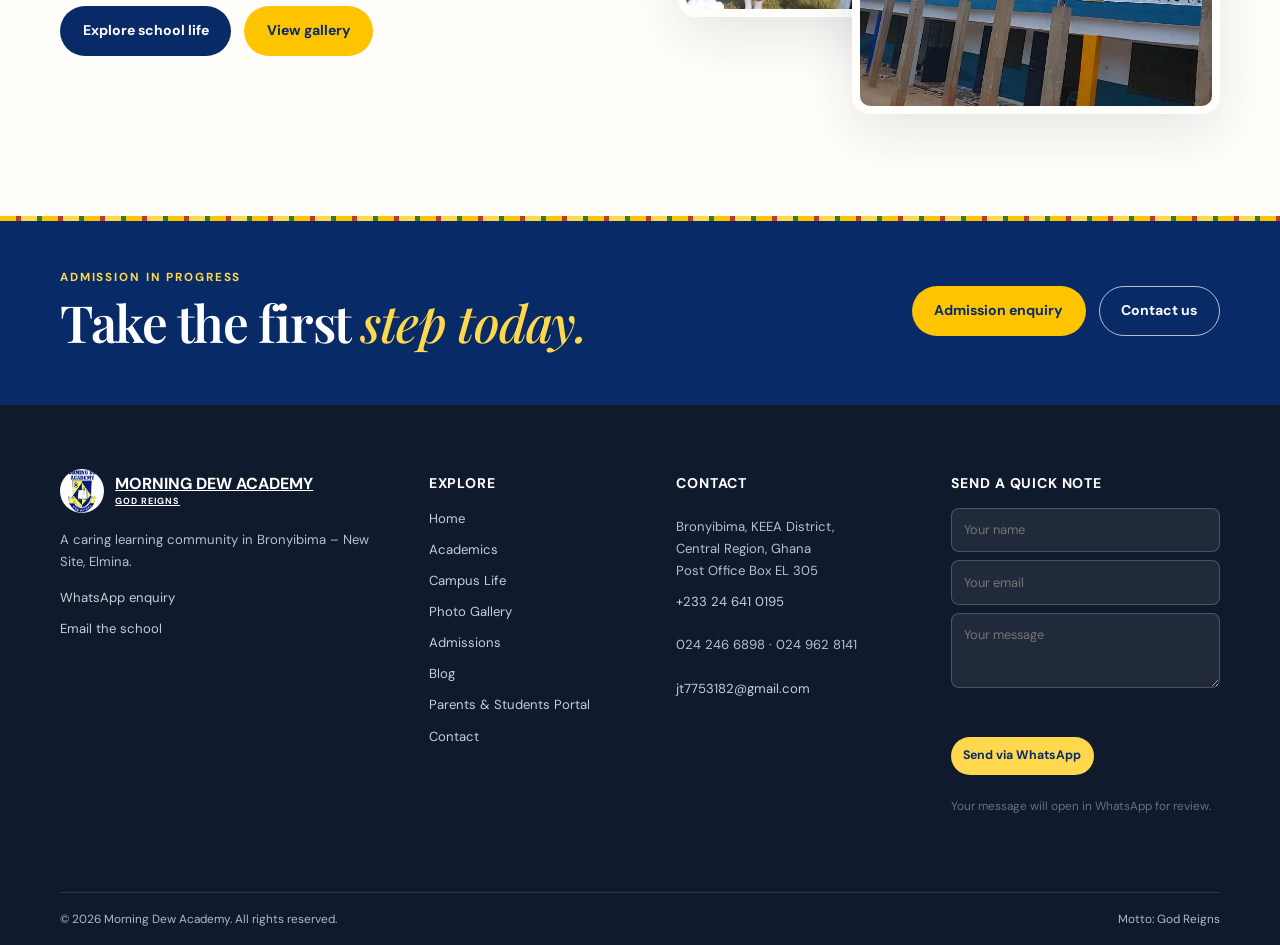
==== commit f4416358: "Revert "modified the images and improved upon the colors" This reverts commit 5176a44b2bfbdb1cd29001" ====
--- a/index.html
+++ b/index.html
@@ -2,65 +2,61 @@
 <html lang="en">
 <head>
   <meta charset="utf-8"><meta name="viewport" content="width=device-width, initial-scale=1">
-  <meta name="description" content="Solid Rock Montessori School in Kissi, KEEA District, Ghana. Child-led learning from Creche through Primary.">
-  <meta property="og:title" content="Solid Rock Montessori School | Kissi, Ghana"><meta property="og:description" content="A prepared environment for curious, capable learners."><meta property="og:type" content="website">
-  <title>Solid Rock Montessori School | Home</title>
+  <meta name="description" content="Morning Dew Academy in Bronyibima – New Site, Elmina. Admission is in progress for pupils seeking a caring, disciplined and engaging education.">
+  <meta property="og:title" content="Morning Dew Academy | Bronyibima, Elmina"><meta property="og:description" content="Experienced teachers, spacious classrooms and a strong learning community."><meta property="og:type" content="website">
+  <title>Morning Dew Academy | Home</title>
+  <link rel="icon" href="assets/morning-dew-logo.jpeg">
   <link rel="preconnect" href="https://fonts.googleapis.com"><link rel="preconnect" href="https://fonts.gstatic.com" crossorigin>
   <link href="https://fonts.googleapis.com/css2?family=DM+Sans:wght@400;500;600;700&family=Playfair+Display:wght@500;600;700&display=swap" rel="stylesheet">
   <link rel="stylesheet" href="css/style.css"><script defer src="js/main.js"></script>
-  <script type="application/ld+json">{"@context":"https://schema.org","@type":"School","name":"Solid Rock Montessori School","address":{"@type":"PostalAddress","streetAddress":"Cemetery Road, South Africa","addressLocality":"Kissi","addressRegion":"Central Region","addressCountry":"GH"}}</script>
+  <script type="application/ld+json">{"@context":"https://schema.org","@type":"School","name":"Morning Dew Academy","address":{"@type":"PostalAddress","postOfficeBoxNumber":"EL 305","addressLocality":"Bronyibima","addressRegion":"Central Region","addressCountry":"GH"}}</script>
 </head>
 <body data-page="home">
   <a class="skip-link" href="#main">Skip to content</a><div id="site-header"></div><div class="scroll-progress" aria-hidden="true"></div>
   <main id="main">
-    <section class="hero hero-home" aria-label="Welcome to Solid Rock Montessori School">
+    <section class="hero hero-home" aria-label="Welcome to Morning Dew Academy">
       <div class="hero-slides" aria-live="polite">
-        <div class="hero-slide is-active" role="img" aria-label="Children learning together in their green-and-white school uniforms" style="--hero-image:url('../assets/classroom-children-01.jpg')"></div>
-        <div class="hero-slide" role="img" aria-label="A teacher guiding children during a classroom activity" style="--hero-image:url('../assets/classroom-teacher-children.jpg')"></div>
-        <div class="hero-slide" role="img" aria-label="The Solid Rock Montessori School building in Kissi" style="--hero-image:url('../assets/school-building.jpg')"></div>
-        <div class="hero-slide" role="img" aria-label="Children gathered around a classroom learning table" style="--hero-image:url('../assets/classroom-activity-01.jpg')"></div>
+        <div class="hero-slide is-active" role="img" aria-label="Morning Dew Academy pupils" style="--hero-image:url('../assets/WhatsApp Image 2026-11-20 at 12.55.27 PM.jpeg')"></div>
+        <div class="hero-slide" role="img" aria-label="Morning Dew Academy learners in school uniform" style="--hero-image:url('../assets/WhatsApp Image 2026-11-20 at 12.59.15 PM.jpeg')"></div>
+        <div class="hero-slide" role="img" aria-label="Morning Dew Academy school building" style="--hero-image:url('../assets/WhatsApp Image 2026-11-20 at 12.59.13 PM (1).jpeg')"></div>
+      </div><div class="hero-shade"></div>
+      <div class="container hero-content">
+        <p class="eyebrow hero-reveal">BRONYIBIMA – NEW SITE, ELMINA · CENTRAL REGION, GHANA</p>
+        <h1 class="hero-reveal">Welcome to <em>Morning Dew Academy.</em></h1>
+        <p class="hero-motto hero-reveal">Our motto: <strong>God Reigns</strong></p>
+        <p class="hero-lede hero-reveal">Admission is in progress — a warm, disciplined learning community for every child.</p>
+        <div class="button-row hero-reveal"><a class="button button-gold" href="https://wa.me/233246410195?text=Hello%20Morning%20Dew%20Academy%2C%20I%20am%20interested%20in%20admission%20for%20my%20ward.%20Please%20provide%20me%20with%20information%20about%20the%20admission%20process." target="_blank" rel="noopener noreferrer">Admission enquiry</a><a class="button button-outline" href="https://wa.me/233246410195?text=Hello%20Morning%20Dew%20Academy%2C%20I%20would%20like%20to%20arrange%20a%20school%20visit." target="_blank" rel="noopener noreferrer">Arrange a visit</a></div>
+        <div class="carousel-controls" aria-label="Hero carousel controls"><button class="carousel-arrow" data-hero-prev aria-label="Previous slide">←</button><span class="carousel-dots" aria-label="Choose a slide"></span><button class="carousel-arrow" data-hero-next aria-label="Next slide">→</button></div>
       </div>
-      <div class="hero-shade"></div>
-      <div class="container hero-content">
-        <p class="eyebrow hero-reveal">KISSI · KEEA DISTRICT · CENTRAL REGION, GHANA</p>
-        <h1 class="hero-reveal">Welcome to <em>Solid Rock Montessori.</em></h1>
-        <p class="hero-lede hero-reveal">On Christ the Solid Rock we stand.</p>
-        <div class="button-row hero-reveal"><a class="button button-gold" href="admissions.html">Admission inquiry</a><a class="button button-outline" href="contact.html">Arrange a visit</a></div>
-        <div class="carousel-controls" aria-label="Hero carousel controls"><button class="carousel-arrow" data-hero-prev aria-label="Previous slide">←</button><span class="carousel-dots" aria-label="Choose a slide"></span><button class="carousel-arrow" data-hero-next aria-label="Next slide">→</button></div>
-        <span class="hero-caption">A day of learning at Solid Rock</span>
-      </div>
-      <a class="scroll-cue" href="#welcome" aria-label="Scroll to discover"><span></span>Discover Solid Rock</a>
+      <a class="scroll-cue" href="#welcome" aria-label="Scroll to discover"><span></span>Discover Morning Dew</a>
     </section>
 
     <section id="welcome" class="section section-cream"><div class="container split">
-      <div class="split-copy reveal" data-reveal="left"><p class="eyebrow">A PLACE TO GROW</p><h2>Every child is ready to <em>discover.</em></h2><p>At Solid Rock Montessori School, children learn through purposeful choices, hands-on materials and caring guidance. Our prepared environment encourages concentration, independence and respect for each learner.</p><a class="text-link" href="about.html">Discover our approach <span>↗</span></a></div>
-      <figure class="image-frame reveal" data-reveal="right"><img src="assets/classroom-group-01.jpg" width="1100" height="735" alt="Children and their teacher gathered for a classroom activity" fetchpriority="high"><figcaption>Children learning together in their classroom.</figcaption></figure>
+      <div class="split-copy reveal" data-reveal="left"><p class="eyebrow">A PLACE TO GROW</p><h2>Learning with purpose, <em>character and care.</em></h2><p>Morning Dew Academy is located in Bronyibima, KEEA District, Central Region, Ghana. We nurture confident learners through dedicated teaching, spacious learning spaces and a strong partnership with parents and families.</p><a class="text-link" href="about.html">Discover our school <span>↗</span></a></div>
+      <figure class="image-frame reveal" data-reveal="right"><img src="assets/WhatsApp Image 2026-11-20 at 12.59.15 PM.jpeg" width="1100" height="735" alt="Morning Dew Academy pupils in school uniform" fetchpriority="high"></figure>
     </div></section>
 
-    <section class="section section-white"><div class="container"><div class="section-heading reveal" data-reveal="up"><p class="eyebrow">WHAT GUIDES US</p><h2>Our values, at the heart of <em>everything.</em></h2><p>We respect the child, nurture curiosity, encourage independence and build a caring community.</p></div>
-      <div class="value-grid"><article class="value-card reveal" data-reveal="zoom"><span>R</span><h3>Respect</h3></article><article class="value-card reveal" data-reveal="zoom"><span>I</span><h3>Independence</h3></article><article class="value-card reveal" data-reveal="zoom"><span>C</span><h3>Curiosity</h3></article><article class="value-card reveal" data-reveal="zoom"><span>C</span><h3>Community</h3></article></div>
+    <section class="section section-white"><div class="container"><div class="section-heading reveal" data-reveal="up"><p class="eyebrow">WHY CHOOSE MORNING DEW</p><h2>Distinctive strengths for <em>every child.</em></h2></div>
+      <div class="value-grid">
+        <article class="value-card reveal" data-reveal="zoom"><span>01</span><h3>Experienced Teachers</h3><p>Seasoned educators who guide and support learning.</p></article>
+        <article class="value-card reveal" data-reveal="zoom"><span>02</span><h3>Spacious Classrooms</h3><p>Comfortable learning spaces with room to grow.</p></article>
+        <article class="value-card reveal" data-reveal="zoom"><span>03</span><h3>Spacious Playground</h3><p>Room for movement, friendship and active play.</p></article>
+        <article class="value-card reveal" data-reveal="zoom"><span>04</span><h3>Good Moral Upbringing</h3><p>Values, discipline and respect at the heart of school life.</p></article>
+        <article class="value-card reveal" data-reveal="zoom"><span>05</span><h3>ICT Laboratory</h3><p>Technology-supported learning for future readiness.</p></article>
+        <article class="value-card reveal" data-reveal="zoom"><span>06</span><h3>Strong Partnership</h3><p>A cordial relationship between teachers, parents and pupils.</p></article>
+      </div>
     </div></section>
 
-    <section class="section section-navy"><div class="container split split-reverse"><div class="split-copy reveal" data-reveal="right"><p class="eyebrow eyebrow-gold">THE MONTESSORI APPROACH</p><h2>Prepared to explore. <em>Ready to grow.</em></h2><p>Children engage with carefully chosen materials, repeat activities and build understanding at their own pace. Educators observe, guide and support each child's next step.</p><a class="button button-gold" href="academics.html">Explore academics</a></div><figure class="image-frame image-frame-light reveal" data-reveal="left"><img src="assets/classroom-teacher-children.jpg" width="900" height="1200" loading="lazy" alt="Teacher supporting children during a classroom activity"><figcaption>Teachers guide children through purposeful activities.</figcaption></figure></div></section>
+    <section class="section section-navy"><div class="container split split-reverse"><div class="split-copy reveal" data-reveal="right"><p class="eyebrow eyebrow-gold">ADMISSION IN PROGRESS</p><h2>Give your ward a <em>strong start.</em></h2><p>Contact Morning Dew Academy to ask about admission and learn more about the learning experience available at the school.</p><a class="button button-gold" href="https://wa.me/233246410195?text=Hello%20Morning%20Dew%20Academy%2C%20I%20am%20interested%20in%20admission%20for%20my%20ward.%20Please%20provide%20me%20with%20information%20about%20the%20admission%20process." target="_blank" rel="noopener noreferrer">Enquire on WhatsApp</a></div><figure class="image-frame image-frame-light reveal" data-reveal="left"><img src="assets/WhatsApp Image 2026-11-20 at 12.57.09 PM.jpeg" width="900" height="1200" loading="lazy" alt="Morning Dew Academy pupils"><figcaption>Morning Dew Academy pupils</figcaption></figure></div></section>
 
-    <section class="section section-cream"><div class="container"><div class="section-heading reveal" data-reveal="up"><p class="eyebrow">LEARNING WITH PURPOSE</p><h2>Room to focus, <em>freedom to flourish.</em></h2><p>School programme stages are expected to include Creche, Nursery, Kindergarten and Primary; confirm offerings with the school.</p></div><div class="stat-grid"><div class="stat-card reveal" data-reveal="up"><strong>Creche</strong><span>Programme details to be confirmed</span></div><div class="stat-card reveal" data-reveal="up"><strong>Nursery</strong><span>Programme details to be confirmed</span></div><div class="stat-card reveal" data-reveal="up"><strong>Kindergarten</strong><span>Programme details to be confirmed</span></div><div class="stat-card reveal" data-reveal="up"><strong>Primary</strong><span>Programme details to be confirmed</span></div></div></div></section>
+    <section class="section section-cream"><div class="container split"><div class="split-copy reveal" data-reveal="left"><p class="eyebrow">A WELCOMING ENVIRONMENT</p><h2>Character. Knowledge. <em>Confidence.</em></h2><p>We aim to build the whole child through attentive teaching, practical learning, outdoor activity and a caring community.</p><a class="text-link" href="academics.html">Explore academics <span>↗</span></a></div><div class="feature-stack"><article class="feature-card reveal" data-reveal="right"><span class="feature-icon">01</span><div><h3>Engaged learning</h3><p>Lessons encourage curiosity, participation and understanding.</p></div></article><article class="feature-card reveal" data-reveal="right"><span class="feature-icon">02</span><div><h3>Good conduct</h3><p>Respectful behaviour and sound moral principles guide school life.</p></div></article><article class="feature-card reveal" data-reveal="right"><span class="feature-icon">03</span><div><h3>Family partnership</h3><p>We work with parents to support every pupil’s progress.</p></div></article></div></div></section>
 
-    <section class="section section-white"><div class="container split"><div class="split-copy reveal" data-reveal="left"><p class="eyebrow">A STRONG FOUNDATION</p><h2>Learning for today <em>and tomorrow.</em></h2><p>Practical life, sensorial exploration, language, mathematics, cultural studies and outdoor experiences can help children develop a confident foundation for lifelong learning.</p><a class="text-link" href="academics.html">Explore our programmes <span>↗</span></a></div><div class="feature-stack"><article class="feature-card reveal" data-reveal="right"><span class="feature-icon">01</span><div><h3>Child-led discovery</h3><p>Purposeful choices help learners practise agency and focus.</p></div></article><article class="feature-card reveal" data-reveal="right"><span class="feature-icon">02</span><div><h3>Hands-on materials</h3><p>Concrete experiences make new concepts approachable.</p></div></article><article class="feature-card reveal" data-reveal="right"><span class="feature-icon">03</span><div><h3>Respectful guidance</h3><p>Educators support each child with care and attention.</p></div></article></div></div></section>
+    <section class="section section-photo parallax-section" style="--parallax-image:url('../assets/WhatsApp Image 2026-11-20 at 12.55.27 PM.jpeg')"><div class="container quote-panel reveal" data-reveal="zoom"><p class="eyebrow eyebrow-gold">GOD REIGNS</p><h2>Every child can learn, belong and flourish.</h2><p>Morning Dew Academy is committed to a welcoming environment where children are encouraged to do their best.</p><a class="button button-gold" href="campus-life.html">Explore school life</a></div></section>
 
-    <section class="section section-photo parallax-section" style="--parallax-image:url('../assets/school-building.jpg')"><div class="container quote-panel reveal" data-reveal="zoom"><p class="eyebrow eyebrow-gold">GROWING TOGETHER</p><h2>“Help me to do it by myself.”</h2><p>Our guiding approach is a placeholder for review and approval by the school.</p><a class="button button-gold" href="campus-life.html">Explore campus life</a></div></section>
+    <section class="section section-cream"><div class="container section-heading-row reveal" data-reveal="up"><div><p class="eyebrow">SCHOOL LEADERSHIP</p><h2>Meet our <em>Headteacher.</em></h2></div><a class="text-link" href="about.html">About our school <span>↗</span></a></div><div class="leader-grid"><article class="leader-card reveal" data-reveal="up"><div class="portrait-placeholder" role="img" aria-label="Reverend Thompson">RT</div><div><h3>Reverend Thompson</h3><p>Headteacher</p></div></article></div></section>
 
-    <section class="section section-cream"><div class="container"><div class="section-heading section-heading-row reveal" data-reveal="up"><div><p class="eyebrow">SCHOOL LEADERSHIP</p><h2>Meet our <em>Headteacher.</em></h2></div><a class="text-link" href="about.html">About our school <span>↗</span></a></div><div class="leader-grid"><article class="leader-card reveal" data-reveal="up"><div class="portrait-placeholder" role="img" aria-label="Placeholder portrait for Mr. Owu">MO</div><div><h3>Mr. Owu</h3><p>Headteacher · portrait to be supplied</p></div></article></div></div></section>
-
-    <section class="section section-white"><div class="container"><div class="section-heading section-heading-row reveal" data-reveal="up"><div><p class="eyebrow">SCHOOL NEWS &amp; STORIES</p><h2>Stories worth <em>sharing.</em></h2></div><a class="text-link" href="blog.html">All stories <span>↗</span></a></div>
-      <div class="carousel-shell reveal" data-reveal="up" data-horizontal-carousel data-autoplay="true"><div class="carousel-track news-track" data-carousel-track role="list" aria-label="School news carousel" tabindex="0">
-        <article class="carousel-card news-card" role="listitem"><img src="assets/classroom-group-02.jpg" width="800" height="600" loading="lazy" alt="Children taking part in a classroom activity"><div><p class="post-date">School news · draft</p><h3>A classroom community of young learners</h3><a class="text-link" href="blog.html#story-classroom">Read the story <span>↗</span></a></div></article>
-        <article class="carousel-card news-card" role="listitem"><img src="assets/classroom-activity-02.jpg" width="800" height="600" loading="lazy" alt="Children gathered around learning materials with their teacher"><div><p class="post-date">Learning · draft</p><h3>How purposeful classroom choices build independence</h3><a class="text-link" href="blog.html#story-independence">Read the story <span>↗</span></a></div></article>
-        <article class="carousel-card news-card" role="listitem"><img src="assets/school-building.jpg" width="800" height="600" loading="lazy" alt="The Solid Rock Montessori School building in Kissi"><div><p class="post-date">Our school · draft</p><h3>A welcoming place for learning</h3><a class="text-link" href="blog.html#story-school">Read the story <span>↗</span></a></div></article>
-      </div><div class="carousel-nav"><button type="button" class="carousel-arrow carousel-arrow-dark" data-carousel-prev aria-label="Previous story">←</button><span data-carousel-status aria-live="polite"></span><button type="button" class="carousel-arrow carousel-arrow-dark" data-carousel-next aria-label="Next story">→</button></div></div>
-    </div></section>
-
-    <section class="section section-cream"><div class="container split"><div class="split-copy reveal" data-reveal="left"><p class="eyebrow">MOMENTS AT SOLID ROCK</p><h2>Learning, friendship and <em>room to grow.</em></h2><p>Explore real moments from the classroom and the Solid Rock school community.</p><div class="button-row"><a class="button button-navy" href="campus-life.html">Explore campus life</a><a class="button button-gold" href="gallery.html">Photo Gallery</a></div></div><div class="photo-pair reveal" data-reveal="right"><img src="assets/classroom-group-01.jpg" width="800" height="800" loading="lazy" alt="Children learning together in a classroom"><img src="assets/school-building.jpg" width="800" height="600" loading="lazy" alt="The Solid Rock Montessori School building in Kissi"></div></div></section>
-    <section class="cta-band"><div class="container cta-inner"><div><p class="eyebrow eyebrow-gold">YOUR NEXT STEP</p><h2>Come see the <em>possibilities.</em></h2></div><div class="button-row"><a class="button button-gold button-shimmer" href="admissions.html">Admission inquiry</a><a class="button button-outline" href="contact.html">Arrange a visit</a></div></div></section>
+    <section class="section section-white"><div class="container split"><div class="split-copy reveal" data-reveal="left"><p class="eyebrow">MOMENTS AT MORNING DEW</p><h2>Learning, friendship and <em>room to grow.</em></h2><p>Discover more of our pupils, learning environment and school community.</p><div class="button-row"><a class="button button-navy" href="campus-life.html">Explore school life</a><a class="button button-gold" href="gallery.html">View gallery</a></div></div><div class="photo-pair reveal" data-reveal="right"><img src="assets/WhatsApp Image 2026-11-20 at 12.55.27 PM.jpeg" width="800" height="800" loading="lazy" alt="Morning Dew Academy pupils"><img src="assets/WhatsApp Image 2026-11-20 at 12.59.13 PM (1).jpeg" width="800" height="600" loading="lazy" alt="Morning Dew Academy school building"></div></div></section>
+    <section class="cta-band"><div class="container cta-inner"><div><p class="eyebrow eyebrow-gold">ADMISSION IN PROGRESS</p><h2>Take the first <em>step today.</em></h2></div><div class="button-row"><a class="button button-gold button-shimmer" href="https://wa.me/233246410195?text=Hello%20Morning%20Dew%20Academy%2C%20I%20am%20interested%20in%20admission%20for%20my%20ward.%20Please%20provide%20me%20with%20information%20about%20the%20admission%20process." target="_blank" rel="noopener noreferrer">Admission enquiry</a><a class="button button-outline" href="contact.html">Contact us</a></div></div></section>
   </main><div id="site-footer"></div>
 </body>
 </html>
--- a/css/style.css
+++ b/css/style.css
@@ -1,19 +1,19 @@
 :root {
   color-scheme: light;
-  --navy: #174f3e;
-  --blue: #1d6a50;
-  --gold: #d7bd54;
-  --gold-light: #f0df91;
-  --cream: #f3f7f3;
+  --navy: #082b68;
+  --blue: #123f8f;
+  --gold: #ffc400;
+  --gold-light: #ffd84d;
+  --cream: #faf6ee;
   --paper: #fffefa;
-  --ink: #202a25;
-  --muted: #64736a;
-  --line: #dce5df;
-  --red: #315d4a;
-  --yellow: #d7bd54;
-  --purple: #557062;
-  --green: #1d6a50;
-  --shadow: 0 18px 54px rgba(23, 79, 62, .13);
+  --ink: #1c2736;
+  --muted: #647082;
+  --line: #e6e1d7;
+  --red: #c0392b;
+  --yellow: #e0b100;
+  --purple: #6b3fa0;
+  --green: #2e7d32;
+  --shadow: 0 18px 54px rgba(20, 33, 61, .11);
   --radius: 22px;
   --space-1: .5rem;
   --space-2: 1rem;
@@ -29,7 +29,7 @@
 * { box-sizing: border-box; }
 html { scroll-behavior: smooth; scroll-padding-top: 6rem; }
 body { margin: 0; background: var(--paper); color: var(--ink); font-family: var(--sans); font-size: 16px; line-height: 1.7; -webkit-font-smoothing: antialiased; }
-body.theme-dark { color-scheme: dark; --paper: #14231d; --cream: #1a2c23; --ink: #f4f6f1; --muted: #c1ccc4; --line: #35493d; --shadow: 0 18px 54px rgba(0,0,0,.24); }
+body.theme-dark { color-scheme: dark; --paper: #121b2c; --cream: #19253a; --ink: #f4f1e9; --muted: #c0c6d0; --line: #314059; --shadow: 0 18px 54px rgba(0,0,0,.24); }
 body.theme-dark .section-white, body.theme-dark .section-cream, body.theme-dark .section { background-color: var(--paper); }
 body.theme-dark .section-cream { background-color: var(--cream); }
 body.theme-dark .value-card, body.theme-dark .feature-card, body.theme-dark .outcome-card, body.theme-dark .tab-panel, body.theme-dark .site-form, body.theme-dark .login-card, body.theme-dark .contact-card, body.theme-dark .post-card, body.theme-dark .faq-item { background: #1c2a42; color: var(--ink); }
@@ -86,7 +86,7 @@
 .site-header.is-solid { background: var(--navy); box-shadow: 0 8px 26px rgba(8,19,38,.22); }
 .nav-inner { width: min(1280px, calc(100% - 2.5rem)); min-height: 84px; margin: auto; display: flex; align-items: center; gap: 1.25rem; }
 .brand { flex: 0 0 auto; display: inline-flex; align-items: center; gap: .7rem; color: white; text-decoration: none; font-weight: 700; letter-spacing: .02em; }
-.brand img { width: 58px; height: 48px; flex: 0 0 auto; border: 2px solid var(--gold-light); border-radius: 8px; background: white; object-fit: cover; }
+.brand img { width: 48px; height: 48px; flex: 0 0 auto; border: 2px solid var(--gold-light); border-radius: 50%; background: var(--gold-light); }
 .brand span { display: grid; line-height: 1.05; }
 .brand small { margin-top: .25rem; font-size: .56rem; font-weight: 500; letter-spacing: .12em; opacity: .8; }
 .main-nav { display: flex; align-items: center; gap: clamp(.55rem,1.4vw,1.3rem); margin-left: auto; }
@@ -109,14 +109,16 @@
 /* Hero carousel and interior page banners */
 .hero { position: relative; min-height: min(850px, 100svh); min-height: max(680px, 100svh); display: grid; align-items: center; overflow: hidden; color: white; background: var(--navy); }
 .hero-slides, .hero-slide, .hero-shade { position: absolute; inset: 0; }
-.hero-slide { background-image: var(--hero-image); background-color: var(--blue); background-size: cover; background-position: center; opacity: 0; transform: translateX(4%) scale(1.04); transition: opacity .9s ease, transform 1.15s cubic-bezier(.2,.65,.25,1); }
-.hero-slide.is-active { opacity: 1; transform: translateX(0) scale(1); }
-.hero-slide-gradient { background-image: radial-gradient(ellipse at 75% 15%, rgba(215,189,84,.58), transparent 34%), linear-gradient(135deg,#174f3e 5%,#1d6a50 52%,#665d35); background-size: 150% 150%; animation: gradient-drift 14s ease-in-out infinite alternate; }
-.hero-shade { background: linear-gradient(90deg, rgba(8,30,23,.88), rgba(13,43,32,.46) 58%, rgba(13,43,32,.18)), linear-gradient(0deg,rgba(8,30,23,.56),transparent 40%); }
+.hero-slide { background-image: var(--hero-image); background-color: var(--blue); background-size: cover; background-position: center; opacity: 0; transform: scale(1.055); transition: opacity 1s ease, transform 7s ease; }
+.hero-slide.is-active { opacity: 1; transform: scale(1); }
+.hero-slide-gradient { background-image: radial-gradient(ellipse at 75% 15%, rgba(201,162,39,.58), transparent 34%), linear-gradient(135deg,#14213d 5%,#1f3260 52%,#6b5830); background-size: 150% 150%; animation: gradient-drift 14s ease-in-out infinite alternate; }
+.hero-shade { background: linear-gradient(90deg, rgba(10,20,39,.88), rgba(13,25,48,.46) 58%, rgba(13,25,48,.18)), linear-gradient(0deg,rgba(10,20,39,.56),transparent 40%); }
 .hero-content { position: relative; z-index: 2; padding-top: 5rem; }
 .hero-content h1 { max-width: 880px; animation: rise-in .9s .16s both; }
 .hero-content h1 em { color: var(--gold-light); }
 .hero-content .eyebrow { color: var(--gold-light); animation: rise-in .65s both; }
+.hero-motto { width: fit-content; margin: 0 0 .8rem; padding: .4rem .8rem; border: 1px solid rgba(255,255,255,.35); border-radius: 999px; color: white; background: rgba(8,43,104,.48); font-size: .88rem; letter-spacing: .03em; animation: rise-in .75s .24s both; }
+.hero-motto strong { color: var(--gold-light); }
 .hero-lede { max-width: 640px; margin: 0 0 2rem; color: #f6f2e8; font-size: clamp(1.1rem,2.4vw,1.55rem); animation: rise-in .8s .34s both; }
 .hero-content .button-row { animation: rise-in .8s .5s both; }
 .hero-caption { position: absolute; right: 0; bottom: -5.3rem; font-size: .7rem; opacity: .7; }
@@ -130,18 +132,18 @@
 .scroll-cue span { width: 17px; height: 27px; border: 1px solid rgba(255,255,255,.68); border-radius: 12px; }
 .scroll-cue span::after { content: ""; display: block; width: 3px; height: 5px; margin: 5px auto; background: var(--gold-light); border-radius: 3px; animation: scroll-pulse 1.4s infinite; }
 .page-hero { position: relative; min-height: 490px; display: flex; align-items: end; overflow: hidden; color: white; background-color: var(--navy); background-size: cover; background-position: center; }
-.page-hero::before { position: absolute; inset: 0; content: ""; background: linear-gradient(90deg,rgba(8,30,23,.89),rgba(8,30,23,.37)),linear-gradient(0deg,rgba(8,30,23,.45),transparent 60%); }
+.page-hero::before { position: absolute; inset: 0; content: ""; background: linear-gradient(90deg,rgba(12,24,44,.89),rgba(12,24,44,.37)),linear-gradient(0deg,rgba(12,24,44,.45),transparent 60%); }
 .page-hero-content { position: relative; z-index: 1; padding-top: 150px; padding-bottom: 4.4rem; }
 .page-hero-content h1 { max-width: 900px; font-size: clamp(3rem,7vw,5.6rem); }
 .page-hero-content p:last-child { max-width: 650px; margin-bottom: 0; color: #f3f0e9; font-size: clamp(1rem,2vw,1.2rem); }
-.page-hero-campus { background-image: linear-gradient(115deg,rgba(23,79,62,.86),rgba(29,106,80,.44)),url("../assets/classroom-activity-01.jpg"); }
-.page-hero-admissions { background-image: linear-gradient(115deg,rgba(23,79,62,.96),rgba(29,106,80,.72)),url("../assets/classroom-teacher-children.jpg"); }
-.page-hero-blog { background-image: linear-gradient(115deg,rgba(23,79,62,.9),rgba(29,106,80,.55)),url("../assets/classroom-activity-02.jpg"); }
-.page-hero-portal { background-image: linear-gradient(115deg,rgba(23,79,62,.94),rgba(29,106,80,.68)),url("../assets/classroom-group-02.jpg"); }
-.page-hero-contact { background-image: linear-gradient(115deg,rgba(23,79,62,.92),rgba(29,106,80,.62)),url("../assets/school-building.jpg"); }
-.page-hero-about { background-image: linear-gradient(115deg,rgba(23,79,62,.82),rgba(29,106,80,.4)),url("../assets/classroom-children-01.jpg"); }
-.page-hero-academics { background-image: linear-gradient(115deg,rgba(23,79,62,.88),rgba(29,106,80,.47)),url("../assets/classroom-group-01.jpg"); }
-.page-hero-gallery { background-image: linear-gradient(115deg,rgba(23,79,62,.91),rgba(29,106,80,.5)),url("../assets/classroom-activity-01.jpg"); }
+.page-hero-campus { background-image: linear-gradient(115deg,rgba(8,43,104,.88),rgba(18,63,143,.44)),url("../assets/WhatsApp Image 2026-11-20 at 12.55.27 PM.jpeg"); }
+.page-hero-admissions { background-image: linear-gradient(115deg,rgba(8,43,104,.96),rgba(18,63,143,.72)),url("../assets/WhatsApp Image 2026-11-20 at 12.57.09 PM.jpeg"); }
+.page-hero-blog { background-image: linear-gradient(115deg,rgba(8,43,104,.9),rgba(18,63,143,.55)),url("../assets/WhatsApp Image 2026-11-20 at 12.55.27 PM.jpeg"); }
+.page-hero-portal { background-image: linear-gradient(115deg,rgba(8,43,104,.94),rgba(18,63,143,.68)),url("../assets/WhatsApp Image 2026-11-20 at 12.59.15 PM.jpeg"); }
+.page-hero-contact { background-image: linear-gradient(115deg,rgba(8,43,104,.92),rgba(18,63,143,.62)),url("../assets/WhatsApp Image 2026-11-20 at 12.59.13 PM (1).jpeg"); }
+.page-hero-about { background-image: linear-gradient(115deg,rgba(8,43,104,.82),rgba(18,63,143,.4)),url("../assets/WhatsApp Image 2026-11-20 at 12.55.27 PM.jpeg"); }
+.page-hero-academics { background-image: linear-gradient(115deg,rgba(8,43,104,.88),rgba(18,63,143,.47)),url("../assets/WhatsApp Image 2026-11-20 at 12.59.15 PM.jpeg"); }
+.page-hero-gallery { background-image: linear-gradient(115deg,rgba(8,43,104,.91),rgba(18,63,143,.5)),url("../assets/WhatsApp Image 2026-11-20 at 12.57.09 PM.jpeg"); }
 
 /* General content blocks */
 .split { display: grid; grid-template-columns: 1fr 1fr; align-items: center; gap: clamp(2rem,6vw,5.5rem); }
@@ -172,8 +174,8 @@
 .feature-card p { margin: 0; color: var(--muted); font-size: .9rem; }
 .feature-icon { width: 42px; height: 42px; display: grid; place-items: center; flex: 0 0 auto; border-radius: 13px; color: var(--navy); background: #f1e6c6; font-weight: 700; }
 .section-photo { position: relative; min-height: 410px; display: grid; align-items: center; overflow: hidden; background: var(--navy); }
-.section-photo::before { position: absolute; inset: -10% 0; content: ""; background-image: linear-gradient(90deg,rgba(8,30,23,.85),rgba(8,30,23,.55)),var(--parallax-image); background-size: cover; background-position: center; transform: translateY(var(--parallax-offset,0)); will-change: transform; }
-.quote-panel { position: relative; max-width: 860px; padding: clamp(2rem,5vw,4rem); border: 1px solid rgba(255,255,255,.27); border-radius: var(--radius); color: white; background: rgba(23,79,62,.72); backdrop-filter: blur(7px); }
+.section-photo::before { position: absolute; inset: -10% 0; content: ""; background-image: linear-gradient(90deg,rgba(12,24,44,.85),rgba(12,24,44,.55)),var(--parallax-image); background-size: cover; background-position: center; transform: translateY(var(--parallax-offset,0)); will-change: transform; }
+.quote-panel { position: relative; max-width: 860px; padding: clamp(2rem,5vw,4rem); border: 1px solid rgba(255,255,255,.27); border-radius: var(--radius); color: white; background: rgba(20,33,61,.54); backdrop-filter: blur(7px); }
 .quote-panel h2 { font-size: clamp(1.8rem,4vw,3.1rem); }
 .quote-panel p:not(.eyebrow) { color: #f0f0eb; }
 .leader-grid { display: grid; grid-template-columns: repeat(4,1fr); gap: 1rem; }
@@ -223,7 +225,7 @@
 .tab-panel h3 { margin-bottom: .5rem; }
 .tab-panel p { margin: 0; color: var(--muted); }
 .placeholder-note { color: #725a15; font-size: .82rem; font-weight: 600; }
-body.theme-dark .placeholder-note { color: var(--gold-light); }
+body.theme-dark .placeholder-note { color: #f0d47a; }
 .steps-grid { display: grid; grid-template-columns: repeat(3,1fr); gap: 1rem; }
 .step-card { position: relative; min-height: 210px; padding: 1.8rem; border: 1px solid rgba(255,255,255,.14); border-radius: var(--radius); background: #1a2a49; transition: transform .3s, border-color .3s; }
 .step-card:hover { transform: translateY(-8px); border-color: var(--gold); }
@@ -387,7 +389,7 @@
 .newsletter-form input { min-width: 0; flex: 1; padding: .75rem 1rem; border: 1px solid rgba(255,255,255,.35); border-radius: 99px; color: white; background: rgba(255,255,255,.08); }
 .newsletter-form .form-status { color: var(--gold-light); }
 .portal-layout { max-width: 1020px; margin-inline: auto; }
-.portal-login-grid { display: grid; grid-template-columns: repeat(2, minmax(0, 1fr)); gap: clamp(1.2rem,3vw,2rem); }
+.portal-login-grid { display: grid; grid-template-columns: repeat(3, minmax(0, 1fr)); gap: clamp(1.2rem,3vw,2rem); }
 .portal-login-card { display: flex; max-width: none; flex-direction: column; align-items: flex-start; }
 .portal-login-card > p:not(.eyebrow) { color: var(--muted); }
 .portal-login-card .button { width: 100%; margin-top: auto; }
@@ -400,7 +402,7 @@
 .site-footer { color: #e8ebf0; background: #101a2d; }
 .footer-main { display: grid; grid-template-columns: 1.25fr .8fr .9fr 1fr; gap: 2rem; padding: 4rem 0 3rem; }
 .footer-brand { display: flex; align-items: center; gap: .7rem; margin-bottom: 1rem; color: white; font-weight: 700; }
-.footer-brand img { width: 58px; height: 44px; border-radius: 8px; background: white; object-fit: cover; }
+.footer-brand img { width: 44px; height: 44px; border-radius: 50%; background: white; }
 .footer-brand span { line-height: 1.1; }
 .footer-brand small { display: block; margin-top: .25rem; font-size: .56rem; letter-spacing: .1em; }
 .footer-main p, .footer-main address { color: #b8c0ce; font-size: .82rem; font-style: normal; }
@@ -421,6 +423,9 @@
 .footer-bottom p { margin: 0; }
 .back-to-top { position: fixed; right: 1.2rem; bottom: 1.2rem; z-index: 900; width: 46px; height: 46px; display: grid; place-items: center; border: 0; border-radius: 50%; color: var(--navy); background: var(--gold-light); box-shadow: 0 8px 22px rgba(10,20,40,.22); opacity: 0; visibility: hidden; transform: translateY(10px); transition: .25s; }
 .back-to-top.is-visible { opacity: 1; visibility: visible; transform: none; }
+.floating-whatsapp { position: fixed; right: 1.2rem; bottom: 5.2rem; z-index: 900; min-height: 46px; display: inline-flex; align-items: center; padding: 0 1rem; border-radius: 999px; color: white; background: #176d43; box-shadow: 0 8px 22px rgba(10,20,40,.22); font-size: .78rem; font-weight: 800; text-decoration: none; }
+.house-blue { background: var(--blue); color: white; }
+.house-yellow { background: var(--gold); color: var(--navy); }
 .preloader { position: fixed; inset: 0; z-index: 2000; display: grid; place-items: center; color: white; background: var(--navy); transition: opacity .55s, visibility .55s; }
 .preloader.is-done { opacity: 0; visibility: hidden; }
 .preloader-inner { display: grid; justify-items: center; gap: .8rem; }
@@ -471,6 +476,7 @@
   .nav-backdrop.is-visible { opacity: 1; visibility: visible; }
   body.nav-open { overflow: hidden; }
   .leader-grid { grid-template-columns: repeat(2,1fr); }
+  .portal-login-grid { grid-template-columns: repeat(2, minmax(0, 1fr)); }
   .house-grid { grid-template-columns: repeat(2,1fr); }
   .activity-grid { grid-template-columns: repeat(3,1fr); }
   .footer-main { grid-template-columns: repeat(2,1fr); }
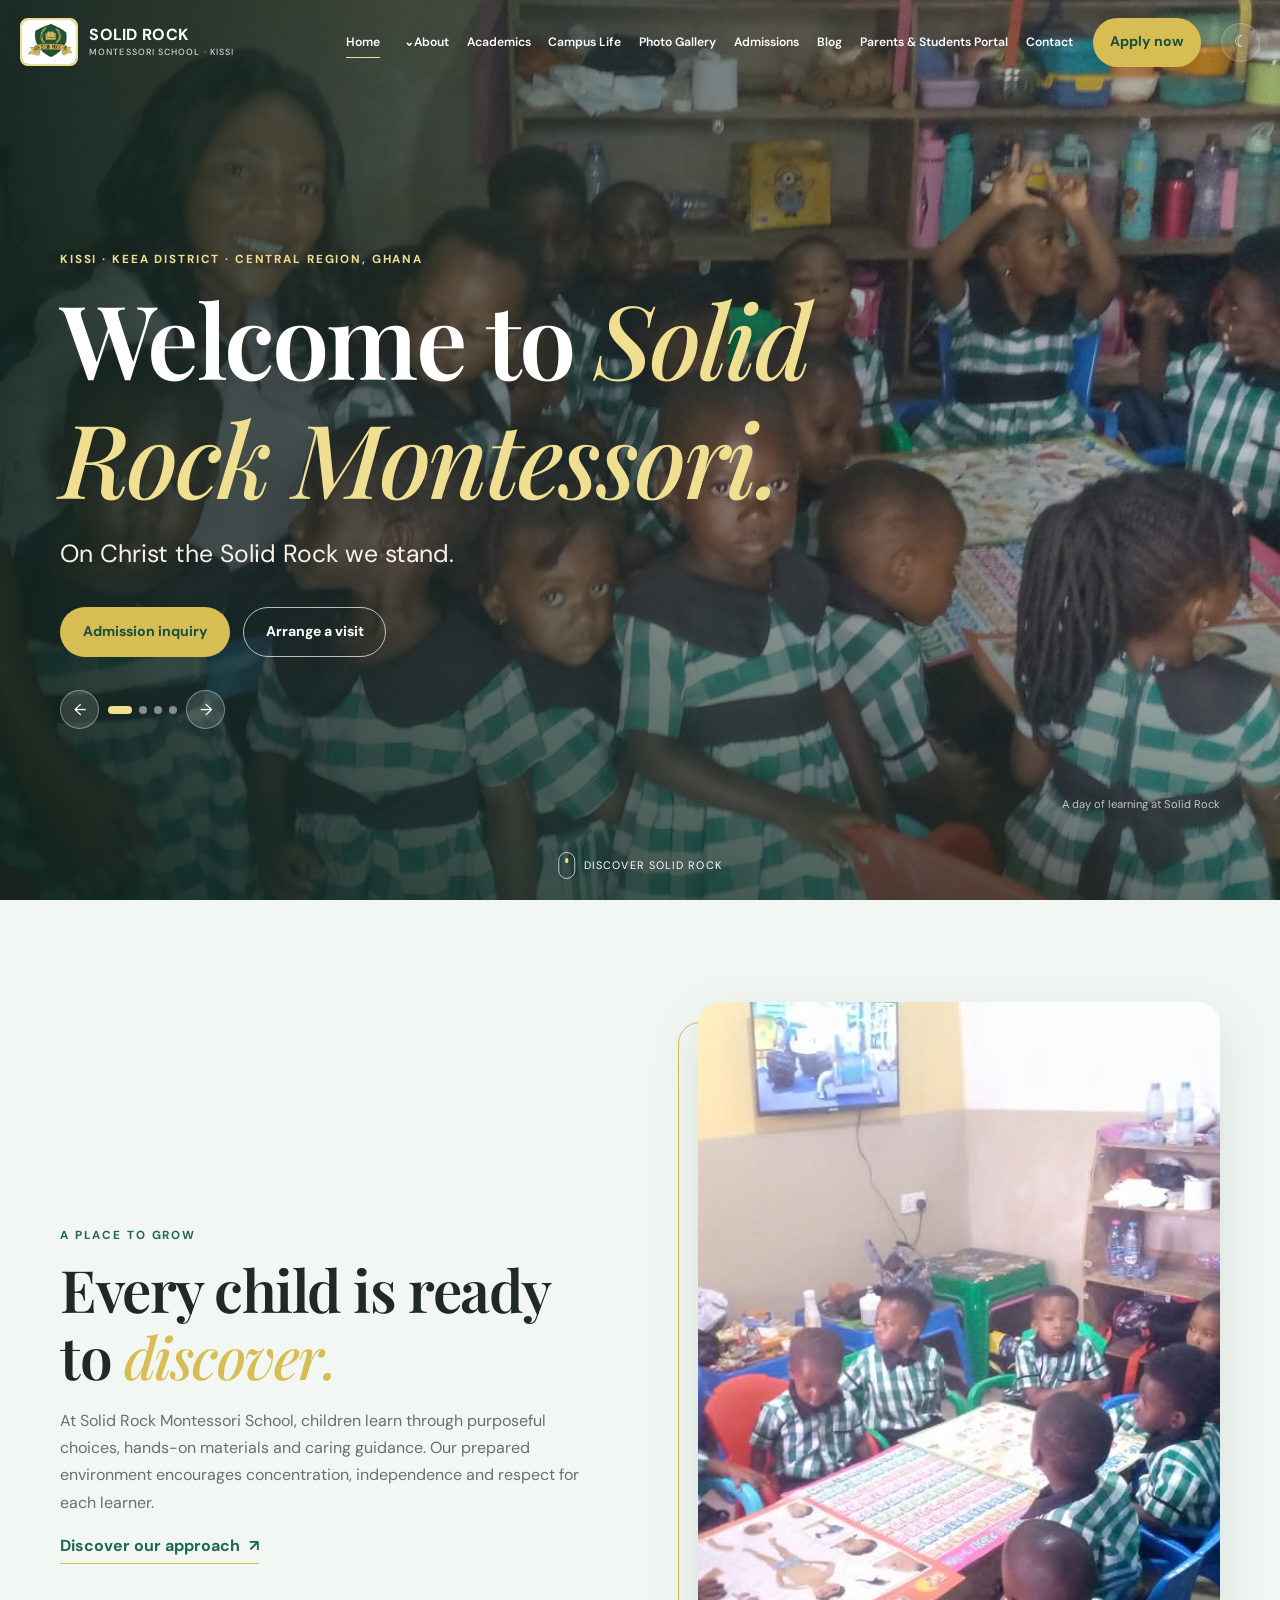
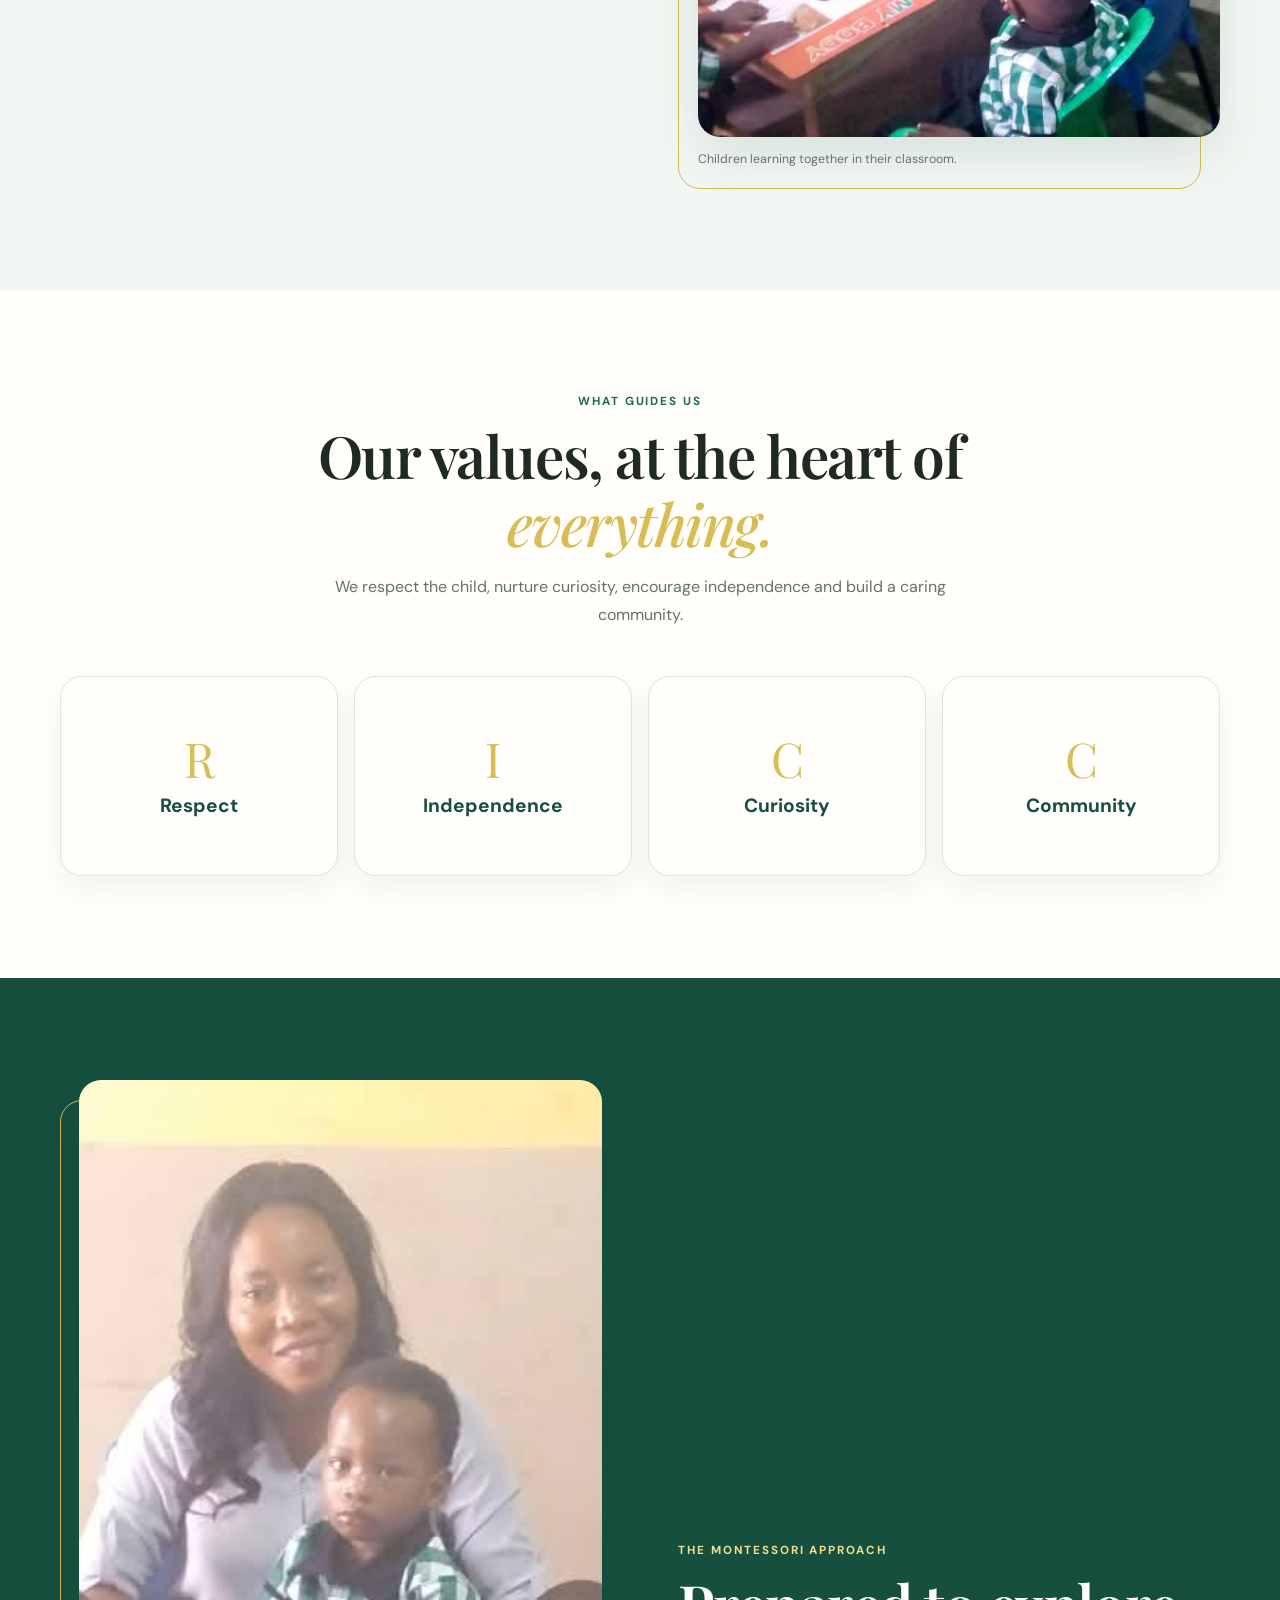
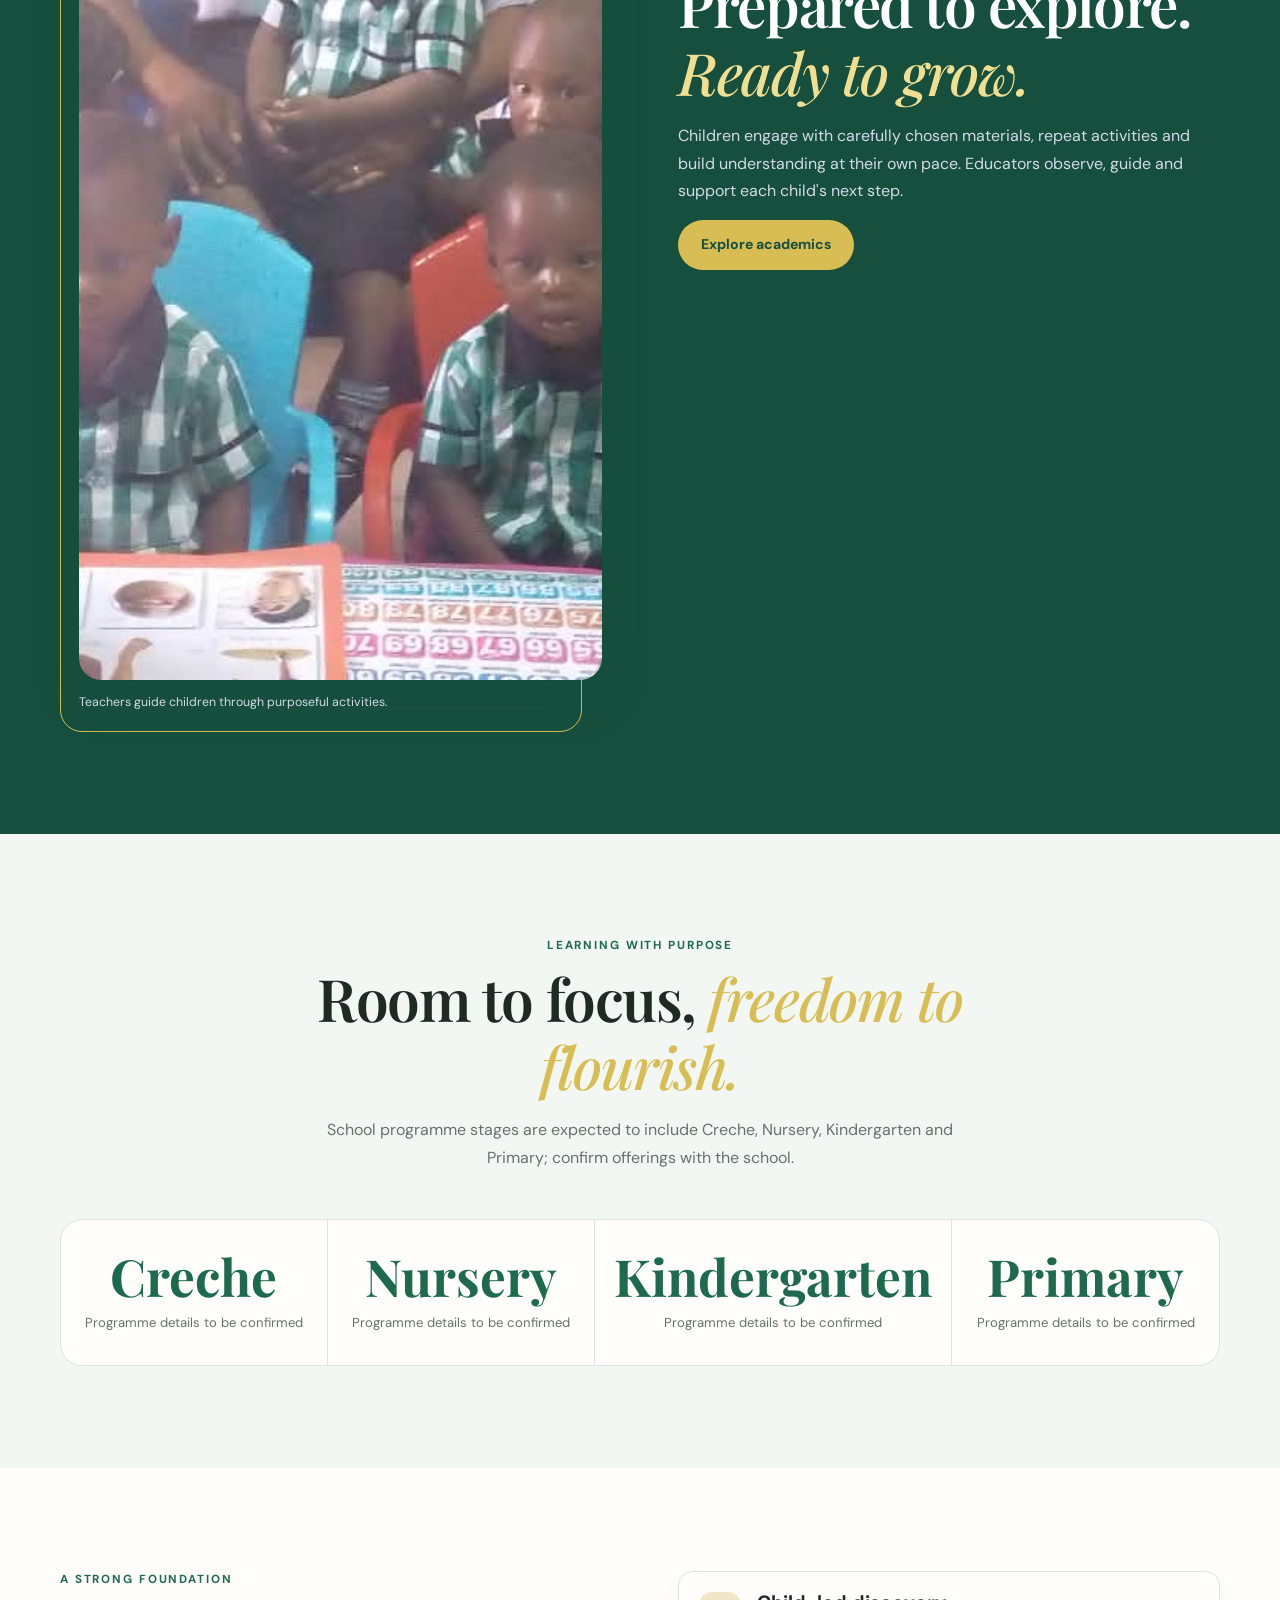
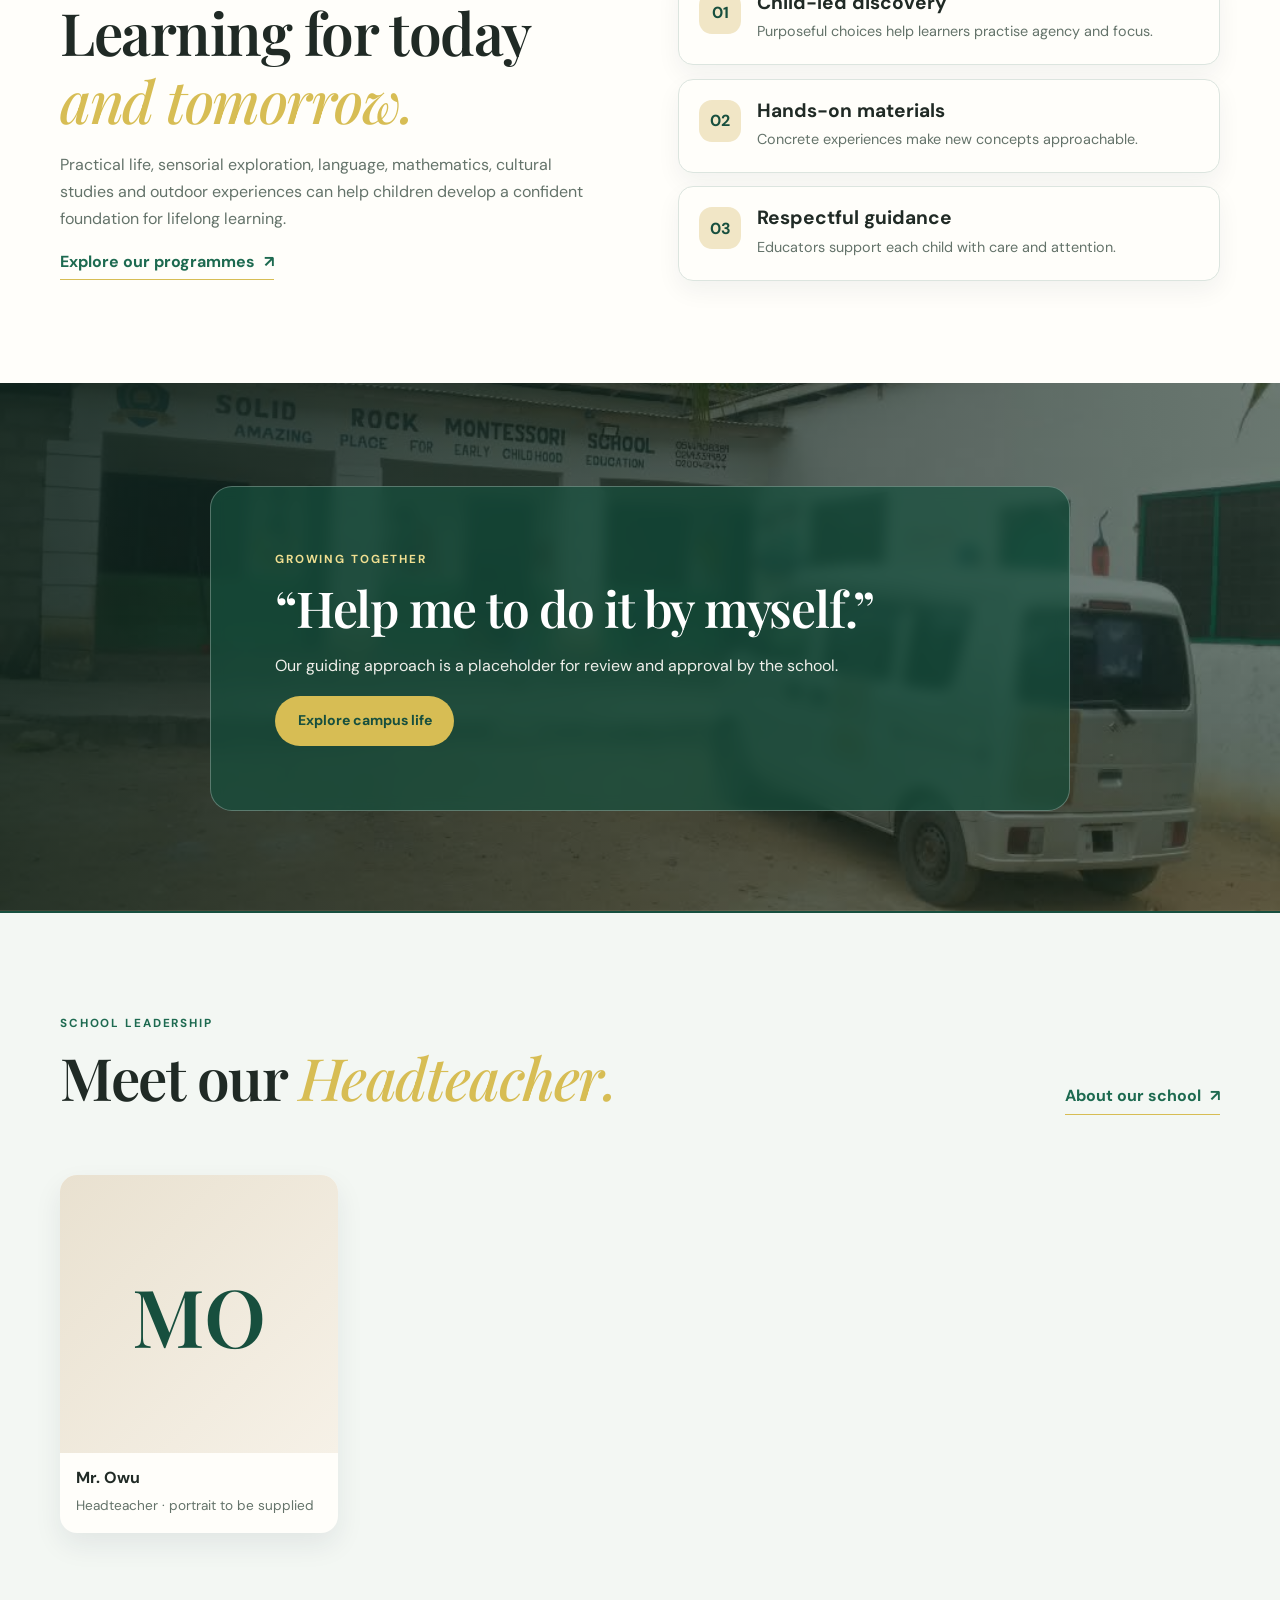
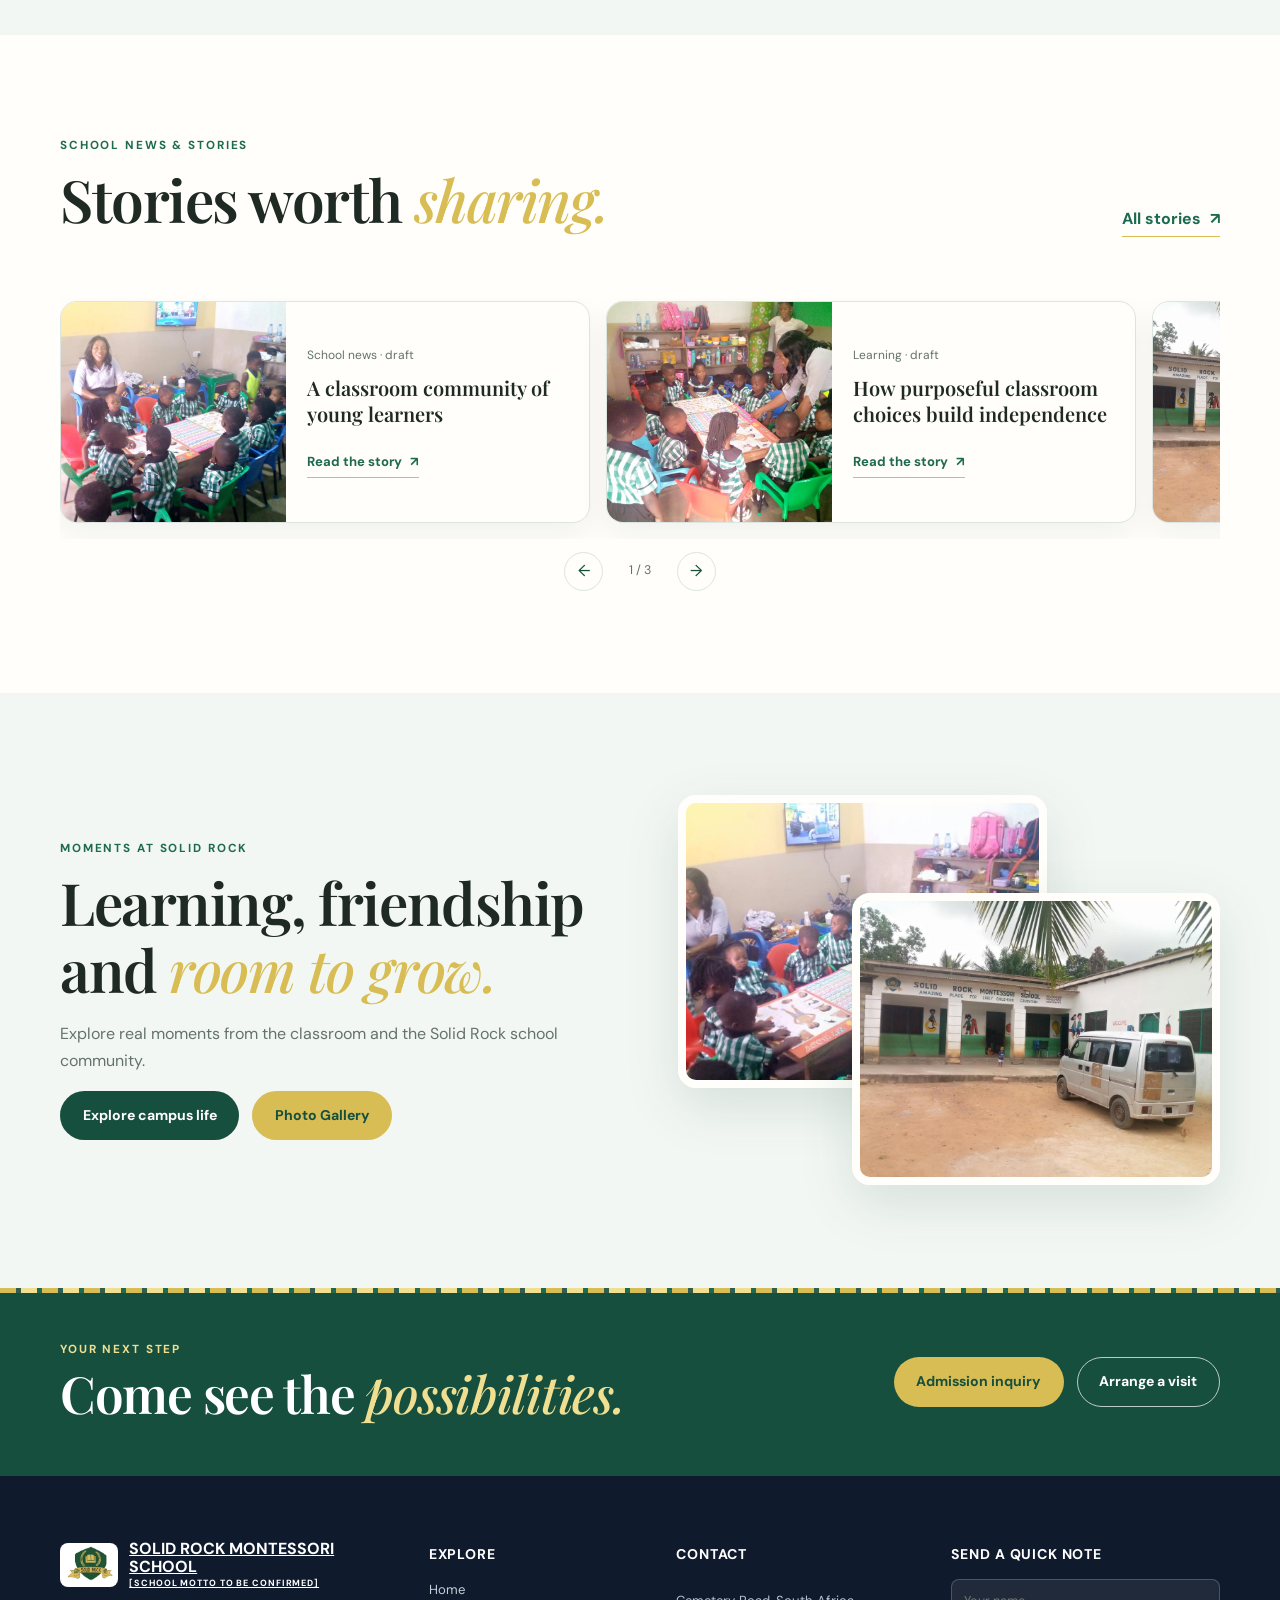
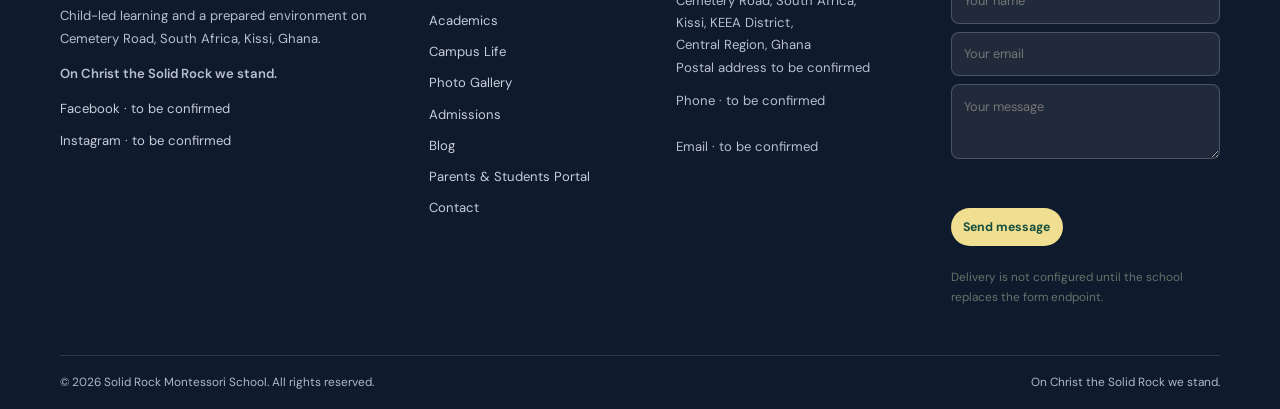
==== commit 4aa90148: "Reapply "modified the images and improved upon the colors" This reverts commit f44163585a0f6bf708b10" ====
--- a/index.html
+++ b/index.html
@@ -2,61 +2,65 @@
 <html lang="en">
 <head>
   <meta charset="utf-8"><meta name="viewport" content="width=device-width, initial-scale=1">
-  <meta name="description" content="Morning Dew Academy in Bronyibima – New Site, Elmina. Admission is in progress for pupils seeking a caring, disciplined and engaging education.">
-  <meta property="og:title" content="Morning Dew Academy | Bronyibima, Elmina"><meta property="og:description" content="Experienced teachers, spacious classrooms and a strong learning community."><meta property="og:type" content="website">
-  <title>Morning Dew Academy | Home</title>
-  <link rel="icon" href="assets/morning-dew-logo.jpeg">
+  <meta name="description" content="Solid Rock Montessori School in Kissi, KEEA District, Ghana. Child-led learning from Creche through Primary.">
+  <meta property="og:title" content="Solid Rock Montessori School | Kissi, Ghana"><meta property="og:description" content="A prepared environment for curious, capable learners."><meta property="og:type" content="website">
+  <title>Solid Rock Montessori School | Home</title>
   <link rel="preconnect" href="https://fonts.googleapis.com"><link rel="preconnect" href="https://fonts.gstatic.com" crossorigin>
   <link href="https://fonts.googleapis.com/css2?family=DM+Sans:wght@400;500;600;700&family=Playfair+Display:wght@500;600;700&display=swap" rel="stylesheet">
   <link rel="stylesheet" href="css/style.css"><script defer src="js/main.js"></script>
-  <script type="application/ld+json">{"@context":"https://schema.org","@type":"School","name":"Morning Dew Academy","address":{"@type":"PostalAddress","postOfficeBoxNumber":"EL 305","addressLocality":"Bronyibima","addressRegion":"Central Region","addressCountry":"GH"}}</script>
+  <script type="application/ld+json">{"@context":"https://schema.org","@type":"School","name":"Solid Rock Montessori School","address":{"@type":"PostalAddress","streetAddress":"Cemetery Road, South Africa","addressLocality":"Kissi","addressRegion":"Central Region","addressCountry":"GH"}}</script>
 </head>
 <body data-page="home">
   <a class="skip-link" href="#main">Skip to content</a><div id="site-header"></div><div class="scroll-progress" aria-hidden="true"></div>
   <main id="main">
-    <section class="hero hero-home" aria-label="Welcome to Morning Dew Academy">
+    <section class="hero hero-home" aria-label="Welcome to Solid Rock Montessori School">
       <div class="hero-slides" aria-live="polite">
-        <div class="hero-slide is-active" role="img" aria-label="Morning Dew Academy pupils" style="--hero-image:url('../assets/WhatsApp Image 2026-11-20 at 12.55.27 PM.jpeg')"></div>
-        <div class="hero-slide" role="img" aria-label="Morning Dew Academy learners in school uniform" style="--hero-image:url('../assets/WhatsApp Image 2026-11-20 at 12.59.15 PM.jpeg')"></div>
-        <div class="hero-slide" role="img" aria-label="Morning Dew Academy school building" style="--hero-image:url('../assets/WhatsApp Image 2026-11-20 at 12.59.13 PM (1).jpeg')"></div>
-      </div><div class="hero-shade"></div>
+        <div class="hero-slide is-active" role="img" aria-label="Children learning together in their green-and-white school uniforms" style="--hero-image:url('../assets/classroom-children-01.jpg')"></div>
+        <div class="hero-slide" role="img" aria-label="A teacher guiding children during a classroom activity" style="--hero-image:url('../assets/classroom-teacher-children.jpg')"></div>
+        <div class="hero-slide" role="img" aria-label="The Solid Rock Montessori School building in Kissi" style="--hero-image:url('../assets/school-building.jpg')"></div>
+        <div class="hero-slide" role="img" aria-label="Children gathered around a classroom learning table" style="--hero-image:url('../assets/classroom-activity-01.jpg')"></div>
+      </div>
+      <div class="hero-shade"></div>
       <div class="container hero-content">
-        <p class="eyebrow hero-reveal">BRONYIBIMA – NEW SITE, ELMINA · CENTRAL REGION, GHANA</p>
-        <h1 class="hero-reveal">Welcome to <em>Morning Dew Academy.</em></h1>
-        <p class="hero-motto hero-reveal">Our motto: <strong>God Reigns</strong></p>
-        <p class="hero-lede hero-reveal">Admission is in progress — a warm, disciplined learning community for every child.</p>
-        <div class="button-row hero-reveal"><a class="button button-gold" href="https://wa.me/233246410195?text=Hello%20Morning%20Dew%20Academy%2C%20I%20am%20interested%20in%20admission%20for%20my%20ward.%20Please%20provide%20me%20with%20information%20about%20the%20admission%20process." target="_blank" rel="noopener noreferrer">Admission enquiry</a><a class="button button-outline" href="https://wa.me/233246410195?text=Hello%20Morning%20Dew%20Academy%2C%20I%20would%20like%20to%20arrange%20a%20school%20visit." target="_blank" rel="noopener noreferrer">Arrange a visit</a></div>
+        <p class="eyebrow hero-reveal">KISSI · KEEA DISTRICT · CENTRAL REGION, GHANA</p>
+        <h1 class="hero-reveal">Welcome to <em>Solid Rock Montessori.</em></h1>
+        <p class="hero-lede hero-reveal">On Christ the Solid Rock we stand.</p>
+        <div class="button-row hero-reveal"><a class="button button-gold" href="admissions.html">Admission inquiry</a><a class="button button-outline" href="contact.html">Arrange a visit</a></div>
         <div class="carousel-controls" aria-label="Hero carousel controls"><button class="carousel-arrow" data-hero-prev aria-label="Previous slide">←</button><span class="carousel-dots" aria-label="Choose a slide"></span><button class="carousel-arrow" data-hero-next aria-label="Next slide">→</button></div>
+        <span class="hero-caption">A day of learning at Solid Rock</span>
       </div>
-      <a class="scroll-cue" href="#welcome" aria-label="Scroll to discover"><span></span>Discover Morning Dew</a>
+      <a class="scroll-cue" href="#welcome" aria-label="Scroll to discover"><span></span>Discover Solid Rock</a>
     </section>
 
     <section id="welcome" class="section section-cream"><div class="container split">
-      <div class="split-copy reveal" data-reveal="left"><p class="eyebrow">A PLACE TO GROW</p><h2>Learning with purpose, <em>character and care.</em></h2><p>Morning Dew Academy is located in Bronyibima, KEEA District, Central Region, Ghana. We nurture confident learners through dedicated teaching, spacious learning spaces and a strong partnership with parents and families.</p><a class="text-link" href="about.html">Discover our school <span>↗</span></a></div>
-      <figure class="image-frame reveal" data-reveal="right"><img src="assets/WhatsApp Image 2026-11-20 at 12.59.15 PM.jpeg" width="1100" height="735" alt="Morning Dew Academy pupils in school uniform" fetchpriority="high"></figure>
+      <div class="split-copy reveal" data-reveal="left"><p class="eyebrow">A PLACE TO GROW</p><h2>Every child is ready to <em>discover.</em></h2><p>At Solid Rock Montessori School, children learn through purposeful choices, hands-on materials and caring guidance. Our prepared environment encourages concentration, independence and respect for each learner.</p><a class="text-link" href="about.html">Discover our approach <span>↗</span></a></div>
+      <figure class="image-frame reveal" data-reveal="right"><img src="assets/classroom-group-01.jpg" width="1100" height="735" alt="Children and their teacher gathered for a classroom activity" fetchpriority="high"><figcaption>Children learning together in their classroom.</figcaption></figure>
     </div></section>
 
-    <section class="section section-white"><div class="container"><div class="section-heading reveal" data-reveal="up"><p class="eyebrow">WHY CHOOSE MORNING DEW</p><h2>Distinctive strengths for <em>every child.</em></h2></div>
-      <div class="value-grid">
-        <article class="value-card reveal" data-reveal="zoom"><span>01</span><h3>Experienced Teachers</h3><p>Seasoned educators who guide and support learning.</p></article>
-        <article class="value-card reveal" data-reveal="zoom"><span>02</span><h3>Spacious Classrooms</h3><p>Comfortable learning spaces with room to grow.</p></article>
-        <article class="value-card reveal" data-reveal="zoom"><span>03</span><h3>Spacious Playground</h3><p>Room for movement, friendship and active play.</p></article>
-        <article class="value-card reveal" data-reveal="zoom"><span>04</span><h3>Good Moral Upbringing</h3><p>Values, discipline and respect at the heart of school life.</p></article>
-        <article class="value-card reveal" data-reveal="zoom"><span>05</span><h3>ICT Laboratory</h3><p>Technology-supported learning for future readiness.</p></article>
-        <article class="value-card reveal" data-reveal="zoom"><span>06</span><h3>Strong Partnership</h3><p>A cordial relationship between teachers, parents and pupils.</p></article>
-      </div>
+    <section class="section section-white"><div class="container"><div class="section-heading reveal" data-reveal="up"><p class="eyebrow">WHAT GUIDES US</p><h2>Our values, at the heart of <em>everything.</em></h2><p>We respect the child, nurture curiosity, encourage independence and build a caring community.</p></div>
+      <div class="value-grid"><article class="value-card reveal" data-reveal="zoom"><span>R</span><h3>Respect</h3></article><article class="value-card reveal" data-reveal="zoom"><span>I</span><h3>Independence</h3></article><article class="value-card reveal" data-reveal="zoom"><span>C</span><h3>Curiosity</h3></article><article class="value-card reveal" data-reveal="zoom"><span>C</span><h3>Community</h3></article></div>
     </div></section>
 
-    <section class="section section-navy"><div class="container split split-reverse"><div class="split-copy reveal" data-reveal="right"><p class="eyebrow eyebrow-gold">ADMISSION IN PROGRESS</p><h2>Give your ward a <em>strong start.</em></h2><p>Contact Morning Dew Academy to ask about admission and learn more about the learning experience available at the school.</p><a class="button button-gold" href="https://wa.me/233246410195?text=Hello%20Morning%20Dew%20Academy%2C%20I%20am%20interested%20in%20admission%20for%20my%20ward.%20Please%20provide%20me%20with%20information%20about%20the%20admission%20process." target="_blank" rel="noopener noreferrer">Enquire on WhatsApp</a></div><figure class="image-frame image-frame-light reveal" data-reveal="left"><img src="assets/WhatsApp Image 2026-11-20 at 12.57.09 PM.jpeg" width="900" height="1200" loading="lazy" alt="Morning Dew Academy pupils"><figcaption>Morning Dew Academy pupils</figcaption></figure></div></section>
+    <section class="section section-navy"><div class="container split split-reverse"><div class="split-copy reveal" data-reveal="right"><p class="eyebrow eyebrow-gold">THE MONTESSORI APPROACH</p><h2>Prepared to explore. <em>Ready to grow.</em></h2><p>Children engage with carefully chosen materials, repeat activities and build understanding at their own pace. Educators observe, guide and support each child's next step.</p><a class="button button-gold" href="academics.html">Explore academics</a></div><figure class="image-frame image-frame-light reveal" data-reveal="left"><img src="assets/classroom-teacher-children.jpg" width="900" height="1200" loading="lazy" alt="Teacher supporting children during a classroom activity"><figcaption>Teachers guide children through purposeful activities.</figcaption></figure></div></section>
 
-    <section class="section section-cream"><div class="container split"><div class="split-copy reveal" data-reveal="left"><p class="eyebrow">A WELCOMING ENVIRONMENT</p><h2>Character. Knowledge. <em>Confidence.</em></h2><p>We aim to build the whole child through attentive teaching, practical learning, outdoor activity and a caring community.</p><a class="text-link" href="academics.html">Explore academics <span>↗</span></a></div><div class="feature-stack"><article class="feature-card reveal" data-reveal="right"><span class="feature-icon">01</span><div><h3>Engaged learning</h3><p>Lessons encourage curiosity, participation and understanding.</p></div></article><article class="feature-card reveal" data-reveal="right"><span class="feature-icon">02</span><div><h3>Good conduct</h3><p>Respectful behaviour and sound moral principles guide school life.</p></div></article><article class="feature-card reveal" data-reveal="right"><span class="feature-icon">03</span><div><h3>Family partnership</h3><p>We work with parents to support every pupil’s progress.</p></div></article></div></div></section>
+    <section class="section section-cream"><div class="container"><div class="section-heading reveal" data-reveal="up"><p class="eyebrow">LEARNING WITH PURPOSE</p><h2>Room to focus, <em>freedom to flourish.</em></h2><p>School programme stages are expected to include Creche, Nursery, Kindergarten and Primary; confirm offerings with the school.</p></div><div class="stat-grid"><div class="stat-card reveal" data-reveal="up"><strong>Creche</strong><span>Programme details to be confirmed</span></div><div class="stat-card reveal" data-reveal="up"><strong>Nursery</strong><span>Programme details to be confirmed</span></div><div class="stat-card reveal" data-reveal="up"><strong>Kindergarten</strong><span>Programme details to be confirmed</span></div><div class="stat-card reveal" data-reveal="up"><strong>Primary</strong><span>Programme details to be confirmed</span></div></div></div></section>
 
-    <section class="section section-photo parallax-section" style="--parallax-image:url('../assets/WhatsApp Image 2026-11-20 at 12.55.27 PM.jpeg')"><div class="container quote-panel reveal" data-reveal="zoom"><p class="eyebrow eyebrow-gold">GOD REIGNS</p><h2>Every child can learn, belong and flourish.</h2><p>Morning Dew Academy is committed to a welcoming environment where children are encouraged to do their best.</p><a class="button button-gold" href="campus-life.html">Explore school life</a></div></section>
+    <section class="section section-white"><div class="container split"><div class="split-copy reveal" data-reveal="left"><p class="eyebrow">A STRONG FOUNDATION</p><h2>Learning for today <em>and tomorrow.</em></h2><p>Practical life, sensorial exploration, language, mathematics, cultural studies and outdoor experiences can help children develop a confident foundation for lifelong learning.</p><a class="text-link" href="academics.html">Explore our programmes <span>↗</span></a></div><div class="feature-stack"><article class="feature-card reveal" data-reveal="right"><span class="feature-icon">01</span><div><h3>Child-led discovery</h3><p>Purposeful choices help learners practise agency and focus.</p></div></article><article class="feature-card reveal" data-reveal="right"><span class="feature-icon">02</span><div><h3>Hands-on materials</h3><p>Concrete experiences make new concepts approachable.</p></div></article><article class="feature-card reveal" data-reveal="right"><span class="feature-icon">03</span><div><h3>Respectful guidance</h3><p>Educators support each child with care and attention.</p></div></article></div></div></section>
 
-    <section class="section section-cream"><div class="container section-heading-row reveal" data-reveal="up"><div><p class="eyebrow">SCHOOL LEADERSHIP</p><h2>Meet our <em>Headteacher.</em></h2></div><a class="text-link" href="about.html">About our school <span>↗</span></a></div><div class="leader-grid"><article class="leader-card reveal" data-reveal="up"><div class="portrait-placeholder" role="img" aria-label="Reverend Thompson">RT</div><div><h3>Reverend Thompson</h3><p>Headteacher</p></div></article></div></section>
+    <section class="section section-photo parallax-section" style="--parallax-image:url('../assets/school-building.jpg')"><div class="container quote-panel reveal" data-reveal="zoom"><p class="eyebrow eyebrow-gold">GROWING TOGETHER</p><h2>“Help me to do it by myself.”</h2><p>Our guiding approach is a placeholder for review and approval by the school.</p><a class="button button-gold" href="campus-life.html">Explore campus life</a></div></section>
 
-    <section class="section section-white"><div class="container split"><div class="split-copy reveal" data-reveal="left"><p class="eyebrow">MOMENTS AT MORNING DEW</p><h2>Learning, friendship and <em>room to grow.</em></h2><p>Discover more of our pupils, learning environment and school community.</p><div class="button-row"><a class="button button-navy" href="campus-life.html">Explore school life</a><a class="button button-gold" href="gallery.html">View gallery</a></div></div><div class="photo-pair reveal" data-reveal="right"><img src="assets/WhatsApp Image 2026-11-20 at 12.55.27 PM.jpeg" width="800" height="800" loading="lazy" alt="Morning Dew Academy pupils"><img src="assets/WhatsApp Image 2026-11-20 at 12.59.13 PM (1).jpeg" width="800" height="600" loading="lazy" alt="Morning Dew Academy school building"></div></div></section>
-    <section class="cta-band"><div class="container cta-inner"><div><p class="eyebrow eyebrow-gold">ADMISSION IN PROGRESS</p><h2>Take the first <em>step today.</em></h2></div><div class="button-row"><a class="button button-gold button-shimmer" href="https://wa.me/233246410195?text=Hello%20Morning%20Dew%20Academy%2C%20I%20am%20interested%20in%20admission%20for%20my%20ward.%20Please%20provide%20me%20with%20information%20about%20the%20admission%20process." target="_blank" rel="noopener noreferrer">Admission enquiry</a><a class="button button-outline" href="contact.html">Contact us</a></div></div></section>
+    <section class="section section-cream"><div class="container"><div class="section-heading section-heading-row reveal" data-reveal="up"><div><p class="eyebrow">SCHOOL LEADERSHIP</p><h2>Meet our <em>Headteacher.</em></h2></div><a class="text-link" href="about.html">About our school <span>↗</span></a></div><div class="leader-grid"><article class="leader-card reveal" data-reveal="up"><div class="portrait-placeholder" role="img" aria-label="Placeholder portrait for Mr. Owu">MO</div><div><h3>Mr. Owu</h3><p>Headteacher · portrait to be supplied</p></div></article></div></div></section>
+
+    <section class="section section-white"><div class="container"><div class="section-heading section-heading-row reveal" data-reveal="up"><div><p class="eyebrow">SCHOOL NEWS &amp; STORIES</p><h2>Stories worth <em>sharing.</em></h2></div><a class="text-link" href="blog.html">All stories <span>↗</span></a></div>
+      <div class="carousel-shell reveal" data-reveal="up" data-horizontal-carousel data-autoplay="true"><div class="carousel-track news-track" data-carousel-track role="list" aria-label="School news carousel" tabindex="0">
+        <article class="carousel-card news-card" role="listitem"><img src="assets/classroom-group-02.jpg" width="800" height="600" loading="lazy" alt="Children taking part in a classroom activity"><div><p class="post-date">School news · draft</p><h3>A classroom community of young learners</h3><a class="text-link" href="blog.html#story-classroom">Read the story <span>↗</span></a></div></article>
+        <article class="carousel-card news-card" role="listitem"><img src="assets/classroom-activity-02.jpg" width="800" height="600" loading="lazy" alt="Children gathered around learning materials with their teacher"><div><p class="post-date">Learning · draft</p><h3>How purposeful classroom choices build independence</h3><a class="text-link" href="blog.html#story-independence">Read the story <span>↗</span></a></div></article>
+        <article class="carousel-card news-card" role="listitem"><img src="assets/school-building.jpg" width="800" height="600" loading="lazy" alt="The Solid Rock Montessori School building in Kissi"><div><p class="post-date">Our school · draft</p><h3>A welcoming place for learning</h3><a class="text-link" href="blog.html#story-school">Read the story <span>↗</span></a></div></article>
+      </div><div class="carousel-nav"><button type="button" class="carousel-arrow carousel-arrow-dark" data-carousel-prev aria-label="Previous story">←</button><span data-carousel-status aria-live="polite"></span><button type="button" class="carousel-arrow carousel-arrow-dark" data-carousel-next aria-label="Next story">→</button></div></div>
+    </div></section>
+
+    <section class="section section-cream"><div class="container split"><div class="split-copy reveal" data-reveal="left"><p class="eyebrow">MOMENTS AT SOLID ROCK</p><h2>Learning, friendship and <em>room to grow.</em></h2><p>Explore real moments from the classroom and the Solid Rock school community.</p><div class="button-row"><a class="button button-navy" href="campus-life.html">Explore campus life</a><a class="button button-gold" href="gallery.html">Photo Gallery</a></div></div><div class="photo-pair reveal" data-reveal="right"><img src="assets/classroom-group-01.jpg" width="800" height="800" loading="lazy" alt="Children learning together in a classroom"><img src="assets/school-building.jpg" width="800" height="600" loading="lazy" alt="The Solid Rock Montessori School building in Kissi"></div></div></section>
+    <section class="cta-band"><div class="container cta-inner"><div><p class="eyebrow eyebrow-gold">YOUR NEXT STEP</p><h2>Come see the <em>possibilities.</em></h2></div><div class="button-row"><a class="button button-gold button-shimmer" href="admissions.html">Admission inquiry</a><a class="button button-outline" href="contact.html">Arrange a visit</a></div></div></section>
   </main><div id="site-footer"></div>
 </body>
 </html>
--- a/css/style.css
+++ b/css/style.css
@@ -1,19 +1,19 @@
 :root {
   color-scheme: light;
-  --navy: #082b68;
-  --blue: #123f8f;
-  --gold: #ffc400;
-  --gold-light: #ffd84d;
-  --cream: #faf6ee;
+  --navy: #174f3e;
+  --blue: #1d6a50;
+  --gold: #d7bd54;
+  --gold-light: #f0df91;
+  --cream: #f3f7f3;
   --paper: #fffefa;
-  --ink: #1c2736;
-  --muted: #647082;
-  --line: #e6e1d7;
-  --red: #c0392b;
-  --yellow: #e0b100;
-  --purple: #6b3fa0;
-  --green: #2e7d32;
-  --shadow: 0 18px 54px rgba(20, 33, 61, .11);
+  --ink: #202a25;
+  --muted: #64736a;
+  --line: #dce5df;
+  --red: #315d4a;
+  --yellow: #d7bd54;
+  --purple: #557062;
+  --green: #1d6a50;
+  --shadow: 0 18px 54px rgba(23, 79, 62, .13);
   --radius: 22px;
   --space-1: .5rem;
   --space-2: 1rem;
@@ -29,7 +29,7 @@
 * { box-sizing: border-box; }
 html { scroll-behavior: smooth; scroll-padding-top: 6rem; }
 body { margin: 0; background: var(--paper); color: var(--ink); font-family: var(--sans); font-size: 16px; line-height: 1.7; -webkit-font-smoothing: antialiased; }
-body.theme-dark { color-scheme: dark; --paper: #121b2c; --cream: #19253a; --ink: #f4f1e9; --muted: #c0c6d0; --line: #314059; --shadow: 0 18px 54px rgba(0,0,0,.24); }
+body.theme-dark { color-scheme: dark; --paper: #14231d; --cream: #1a2c23; --ink: #f4f6f1; --muted: #c1ccc4; --line: #35493d; --shadow: 0 18px 54px rgba(0,0,0,.24); }
 body.theme-dark .section-white, body.theme-dark .section-cream, body.theme-dark .section { background-color: var(--paper); }
 body.theme-dark .section-cream { background-color: var(--cream); }
 body.theme-dark .value-card, body.theme-dark .feature-card, body.theme-dark .outcome-card, body.theme-dark .tab-panel, body.theme-dark .site-form, body.theme-dark .login-card, body.theme-dark .contact-card, body.theme-dark .post-card, body.theme-dark .faq-item { background: #1c2a42; color: var(--ink); }
@@ -86,7 +86,7 @@
 .site-header.is-solid { background: var(--navy); box-shadow: 0 8px 26px rgba(8,19,38,.22); }
 .nav-inner { width: min(1280px, calc(100% - 2.5rem)); min-height: 84px; margin: auto; display: flex; align-items: center; gap: 1.25rem; }
 .brand { flex: 0 0 auto; display: inline-flex; align-items: center; gap: .7rem; color: white; text-decoration: none; font-weight: 700; letter-spacing: .02em; }
-.brand img { width: 48px; height: 48px; flex: 0 0 auto; border: 2px solid var(--gold-light); border-radius: 50%; background: var(--gold-light); }
+.brand img { width: 58px; height: 48px; flex: 0 0 auto; border: 2px solid var(--gold-light); border-radius: 8px; background: white; object-fit: cover; }
 .brand span { display: grid; line-height: 1.05; }
 .brand small { margin-top: .25rem; font-size: .56rem; font-weight: 500; letter-spacing: .12em; opacity: .8; }
 .main-nav { display: flex; align-items: center; gap: clamp(.55rem,1.4vw,1.3rem); margin-left: auto; }
@@ -109,16 +109,14 @@
 /* Hero carousel and interior page banners */
 .hero { position: relative; min-height: min(850px, 100svh); min-height: max(680px, 100svh); display: grid; align-items: center; overflow: hidden; color: white; background: var(--navy); }
 .hero-slides, .hero-slide, .hero-shade { position: absolute; inset: 0; }
-.hero-slide { background-image: var(--hero-image); background-color: var(--blue); background-size: cover; background-position: center; opacity: 0; transform: scale(1.055); transition: opacity 1s ease, transform 7s ease; }
-.hero-slide.is-active { opacity: 1; transform: scale(1); }
-.hero-slide-gradient { background-image: radial-gradient(ellipse at 75% 15%, rgba(201,162,39,.58), transparent 34%), linear-gradient(135deg,#14213d 5%,#1f3260 52%,#6b5830); background-size: 150% 150%; animation: gradient-drift 14s ease-in-out infinite alternate; }
-.hero-shade { background: linear-gradient(90deg, rgba(10,20,39,.88), rgba(13,25,48,.46) 58%, rgba(13,25,48,.18)), linear-gradient(0deg,rgba(10,20,39,.56),transparent 40%); }
+.hero-slide { background-image: var(--hero-image); background-color: var(--blue); background-size: cover; background-position: center; opacity: 0; transform: translateX(4%) scale(1.04); transition: opacity .9s ease, transform 1.15s cubic-bezier(.2,.65,.25,1); }
+.hero-slide.is-active { opacity: 1; transform: translateX(0) scale(1); }
+.hero-slide-gradient { background-image: radial-gradient(ellipse at 75% 15%, rgba(215,189,84,.58), transparent 34%), linear-gradient(135deg,#174f3e 5%,#1d6a50 52%,#665d35); background-size: 150% 150%; animation: gradient-drift 14s ease-in-out infinite alternate; }
+.hero-shade { background: linear-gradient(90deg, rgba(8,30,23,.88), rgba(13,43,32,.46) 58%, rgba(13,43,32,.18)), linear-gradient(0deg,rgba(8,30,23,.56),transparent 40%); }
 .hero-content { position: relative; z-index: 2; padding-top: 5rem; }
 .hero-content h1 { max-width: 880px; animation: rise-in .9s .16s both; }
 .hero-content h1 em { color: var(--gold-light); }
 .hero-content .eyebrow { color: var(--gold-light); animation: rise-in .65s both; }
-.hero-motto { width: fit-content; margin: 0 0 .8rem; padding: .4rem .8rem; border: 1px solid rgba(255,255,255,.35); border-radius: 999px; color: white; background: rgba(8,43,104,.48); font-size: .88rem; letter-spacing: .03em; animation: rise-in .75s .24s both; }
-.hero-motto strong { color: var(--gold-light); }
 .hero-lede { max-width: 640px; margin: 0 0 2rem; color: #f6f2e8; font-size: clamp(1.1rem,2.4vw,1.55rem); animation: rise-in .8s .34s both; }
 .hero-content .button-row { animation: rise-in .8s .5s both; }
 .hero-caption { position: absolute; right: 0; bottom: -5.3rem; font-size: .7rem; opacity: .7; }
@@ -132,18 +130,18 @@
 .scroll-cue span { width: 17px; height: 27px; border: 1px solid rgba(255,255,255,.68); border-radius: 12px; }
 .scroll-cue span::after { content: ""; display: block; width: 3px; height: 5px; margin: 5px auto; background: var(--gold-light); border-radius: 3px; animation: scroll-pulse 1.4s infinite; }
 .page-hero { position: relative; min-height: 490px; display: flex; align-items: end; overflow: hidden; color: white; background-color: var(--navy); background-size: cover; background-position: center; }
-.page-hero::before { position: absolute; inset: 0; content: ""; background: linear-gradient(90deg,rgba(12,24,44,.89),rgba(12,24,44,.37)),linear-gradient(0deg,rgba(12,24,44,.45),transparent 60%); }
+.page-hero::before { position: absolute; inset: 0; content: ""; background: linear-gradient(90deg,rgba(8,30,23,.89),rgba(8,30,23,.37)),linear-gradient(0deg,rgba(8,30,23,.45),transparent 60%); }
 .page-hero-content { position: relative; z-index: 1; padding-top: 150px; padding-bottom: 4.4rem; }
 .page-hero-content h1 { max-width: 900px; font-size: clamp(3rem,7vw,5.6rem); }
 .page-hero-content p:last-child { max-width: 650px; margin-bottom: 0; color: #f3f0e9; font-size: clamp(1rem,2vw,1.2rem); }
-.page-hero-campus { background-image: linear-gradient(115deg,rgba(8,43,104,.88),rgba(18,63,143,.44)),url("../assets/WhatsApp Image 2026-11-20 at 12.55.27 PM.jpeg"); }
-.page-hero-admissions { background-image: linear-gradient(115deg,rgba(8,43,104,.96),rgba(18,63,143,.72)),url("../assets/WhatsApp Image 2026-11-20 at 12.57.09 PM.jpeg"); }
-.page-hero-blog { background-image: linear-gradient(115deg,rgba(8,43,104,.9),rgba(18,63,143,.55)),url("../assets/WhatsApp Image 2026-11-20 at 12.55.27 PM.jpeg"); }
-.page-hero-portal { background-image: linear-gradient(115deg,rgba(8,43,104,.94),rgba(18,63,143,.68)),url("../assets/WhatsApp Image 2026-11-20 at 12.59.15 PM.jpeg"); }
-.page-hero-contact { background-image: linear-gradient(115deg,rgba(8,43,104,.92),rgba(18,63,143,.62)),url("../assets/WhatsApp Image 2026-11-20 at 12.59.13 PM (1).jpeg"); }
-.page-hero-about { background-image: linear-gradient(115deg,rgba(8,43,104,.82),rgba(18,63,143,.4)),url("../assets/WhatsApp Image 2026-11-20 at 12.55.27 PM.jpeg"); }
-.page-hero-academics { background-image: linear-gradient(115deg,rgba(8,43,104,.88),rgba(18,63,143,.47)),url("../assets/WhatsApp Image 2026-11-20 at 12.59.15 PM.jpeg"); }
-.page-hero-gallery { background-image: linear-gradient(115deg,rgba(8,43,104,.91),rgba(18,63,143,.5)),url("../assets/WhatsApp Image 2026-11-20 at 12.57.09 PM.jpeg"); }
+.page-hero-campus { background-image: linear-gradient(115deg,rgba(23,79,62,.86),rgba(29,106,80,.44)),url("../assets/classroom-activity-01.jpg"); }
+.page-hero-admissions { background-image: linear-gradient(115deg,rgba(23,79,62,.96),rgba(29,106,80,.72)),url("../assets/classroom-teacher-children.jpg"); }
+.page-hero-blog { background-image: linear-gradient(115deg,rgba(23,79,62,.9),rgba(29,106,80,.55)),url("../assets/classroom-activity-02.jpg"); }
+.page-hero-portal { background-image: linear-gradient(115deg,rgba(23,79,62,.94),rgba(29,106,80,.68)),url("../assets/classroom-group-02.jpg"); }
+.page-hero-contact { background-image: linear-gradient(115deg,rgba(23,79,62,.92),rgba(29,106,80,.62)),url("../assets/school-building.jpg"); }
+.page-hero-about { background-image: linear-gradient(115deg,rgba(23,79,62,.82),rgba(29,106,80,.4)),url("../assets/classroom-children-01.jpg"); }
+.page-hero-academics { background-image: linear-gradient(115deg,rgba(23,79,62,.88),rgba(29,106,80,.47)),url("../assets/classroom-group-01.jpg"); }
+.page-hero-gallery { background-image: linear-gradient(115deg,rgba(23,79,62,.91),rgba(29,106,80,.5)),url("../assets/classroom-activity-01.jpg"); }
 
 /* General content blocks */
 .split { display: grid; grid-template-columns: 1fr 1fr; align-items: center; gap: clamp(2rem,6vw,5.5rem); }
@@ -174,8 +172,8 @@
 .feature-card p { margin: 0; color: var(--muted); font-size: .9rem; }
 .feature-icon { width: 42px; height: 42px; display: grid; place-items: center; flex: 0 0 auto; border-radius: 13px; color: var(--navy); background: #f1e6c6; font-weight: 700; }
 .section-photo { position: relative; min-height: 410px; display: grid; align-items: center; overflow: hidden; background: var(--navy); }
-.section-photo::before { position: absolute; inset: -10% 0; content: ""; background-image: linear-gradient(90deg,rgba(12,24,44,.85),rgba(12,24,44,.55)),var(--parallax-image); background-size: cover; background-position: center; transform: translateY(var(--parallax-offset,0)); will-change: transform; }
-.quote-panel { position: relative; max-width: 860px; padding: clamp(2rem,5vw,4rem); border: 1px solid rgba(255,255,255,.27); border-radius: var(--radius); color: white; background: rgba(20,33,61,.54); backdrop-filter: blur(7px); }
+.section-photo::before { position: absolute; inset: -10% 0; content: ""; background-image: linear-gradient(90deg,rgba(8,30,23,.85),rgba(8,30,23,.55)),var(--parallax-image); background-size: cover; background-position: center; transform: translateY(var(--parallax-offset,0)); will-change: transform; }
+.quote-panel { position: relative; max-width: 860px; padding: clamp(2rem,5vw,4rem); border: 1px solid rgba(255,255,255,.27); border-radius: var(--radius); color: white; background: rgba(23,79,62,.72); backdrop-filter: blur(7px); }
 .quote-panel h2 { font-size: clamp(1.8rem,4vw,3.1rem); }
 .quote-panel p:not(.eyebrow) { color: #f0f0eb; }
 .leader-grid { display: grid; grid-template-columns: repeat(4,1fr); gap: 1rem; }
@@ -225,7 +223,7 @@
 .tab-panel h3 { margin-bottom: .5rem; }
 .tab-panel p { margin: 0; color: var(--muted); }
 .placeholder-note { color: #725a15; font-size: .82rem; font-weight: 600; }
-body.theme-dark .placeholder-note { color: #f0d47a; }
+body.theme-dark .placeholder-note { color: var(--gold-light); }
 .steps-grid { display: grid; grid-template-columns: repeat(3,1fr); gap: 1rem; }
 .step-card { position: relative; min-height: 210px; padding: 1.8rem; border: 1px solid rgba(255,255,255,.14); border-radius: var(--radius); background: #1a2a49; transition: transform .3s, border-color .3s; }
 .step-card:hover { transform: translateY(-8px); border-color: var(--gold); }
@@ -389,7 +387,7 @@
 .newsletter-form input { min-width: 0; flex: 1; padding: .75rem 1rem; border: 1px solid rgba(255,255,255,.35); border-radius: 99px; color: white; background: rgba(255,255,255,.08); }
 .newsletter-form .form-status { color: var(--gold-light); }
 .portal-layout { max-width: 1020px; margin-inline: auto; }
-.portal-login-grid { display: grid; grid-template-columns: repeat(3, minmax(0, 1fr)); gap: clamp(1.2rem,3vw,2rem); }
+.portal-login-grid { display: grid; grid-template-columns: repeat(2, minmax(0, 1fr)); gap: clamp(1.2rem,3vw,2rem); }
 .portal-login-card { display: flex; max-width: none; flex-direction: column; align-items: flex-start; }
 .portal-login-card > p:not(.eyebrow) { color: var(--muted); }
 .portal-login-card .button { width: 100%; margin-top: auto; }
@@ -402,7 +400,7 @@
 .site-footer { color: #e8ebf0; background: #101a2d; }
 .footer-main { display: grid; grid-template-columns: 1.25fr .8fr .9fr 1fr; gap: 2rem; padding: 4rem 0 3rem; }
 .footer-brand { display: flex; align-items: center; gap: .7rem; margin-bottom: 1rem; color: white; font-weight: 700; }
-.footer-brand img { width: 44px; height: 44px; border-radius: 50%; background: white; }
+.footer-brand img { width: 58px; height: 44px; border-radius: 8px; background: white; object-fit: cover; }
 .footer-brand span { line-height: 1.1; }
 .footer-brand small { display: block; margin-top: .25rem; font-size: .56rem; letter-spacing: .1em; }
 .footer-main p, .footer-main address { color: #b8c0ce; font-size: .82rem; font-style: normal; }
@@ -423,9 +421,6 @@
 .footer-bottom p { margin: 0; }
 .back-to-top { position: fixed; right: 1.2rem; bottom: 1.2rem; z-index: 900; width: 46px; height: 46px; display: grid; place-items: center; border: 0; border-radius: 50%; color: var(--navy); background: var(--gold-light); box-shadow: 0 8px 22px rgba(10,20,40,.22); opacity: 0; visibility: hidden; transform: translateY(10px); transition: .25s; }
 .back-to-top.is-visible { opacity: 1; visibility: visible; transform: none; }
-.floating-whatsapp { position: fixed; right: 1.2rem; bottom: 5.2rem; z-index: 900; min-height: 46px; display: inline-flex; align-items: center; padding: 0 1rem; border-radius: 999px; color: white; background: #176d43; box-shadow: 0 8px 22px rgba(10,20,40,.22); font-size: .78rem; font-weight: 800; text-decoration: none; }
-.house-blue { background: var(--blue); color: white; }
-.house-yellow { background: var(--gold); color: var(--navy); }
 .preloader { position: fixed; inset: 0; z-index: 2000; display: grid; place-items: center; color: white; background: var(--navy); transition: opacity .55s, visibility .55s; }
 .preloader.is-done { opacity: 0; visibility: hidden; }
 .preloader-inner { display: grid; justify-items: center; gap: .8rem; }
@@ -476,7 +471,6 @@
   .nav-backdrop.is-visible { opacity: 1; visibility: visible; }
   body.nav-open { overflow: hidden; }
   .leader-grid { grid-template-columns: repeat(2,1fr); }
-  .portal-login-grid { grid-template-columns: repeat(2, minmax(0, 1fr)); }
   .house-grid { grid-template-columns: repeat(2,1fr); }
   .activity-grid { grid-template-columns: repeat(3,1fr); }
   .footer-main { grid-template-columns: repeat(2,1fr); }
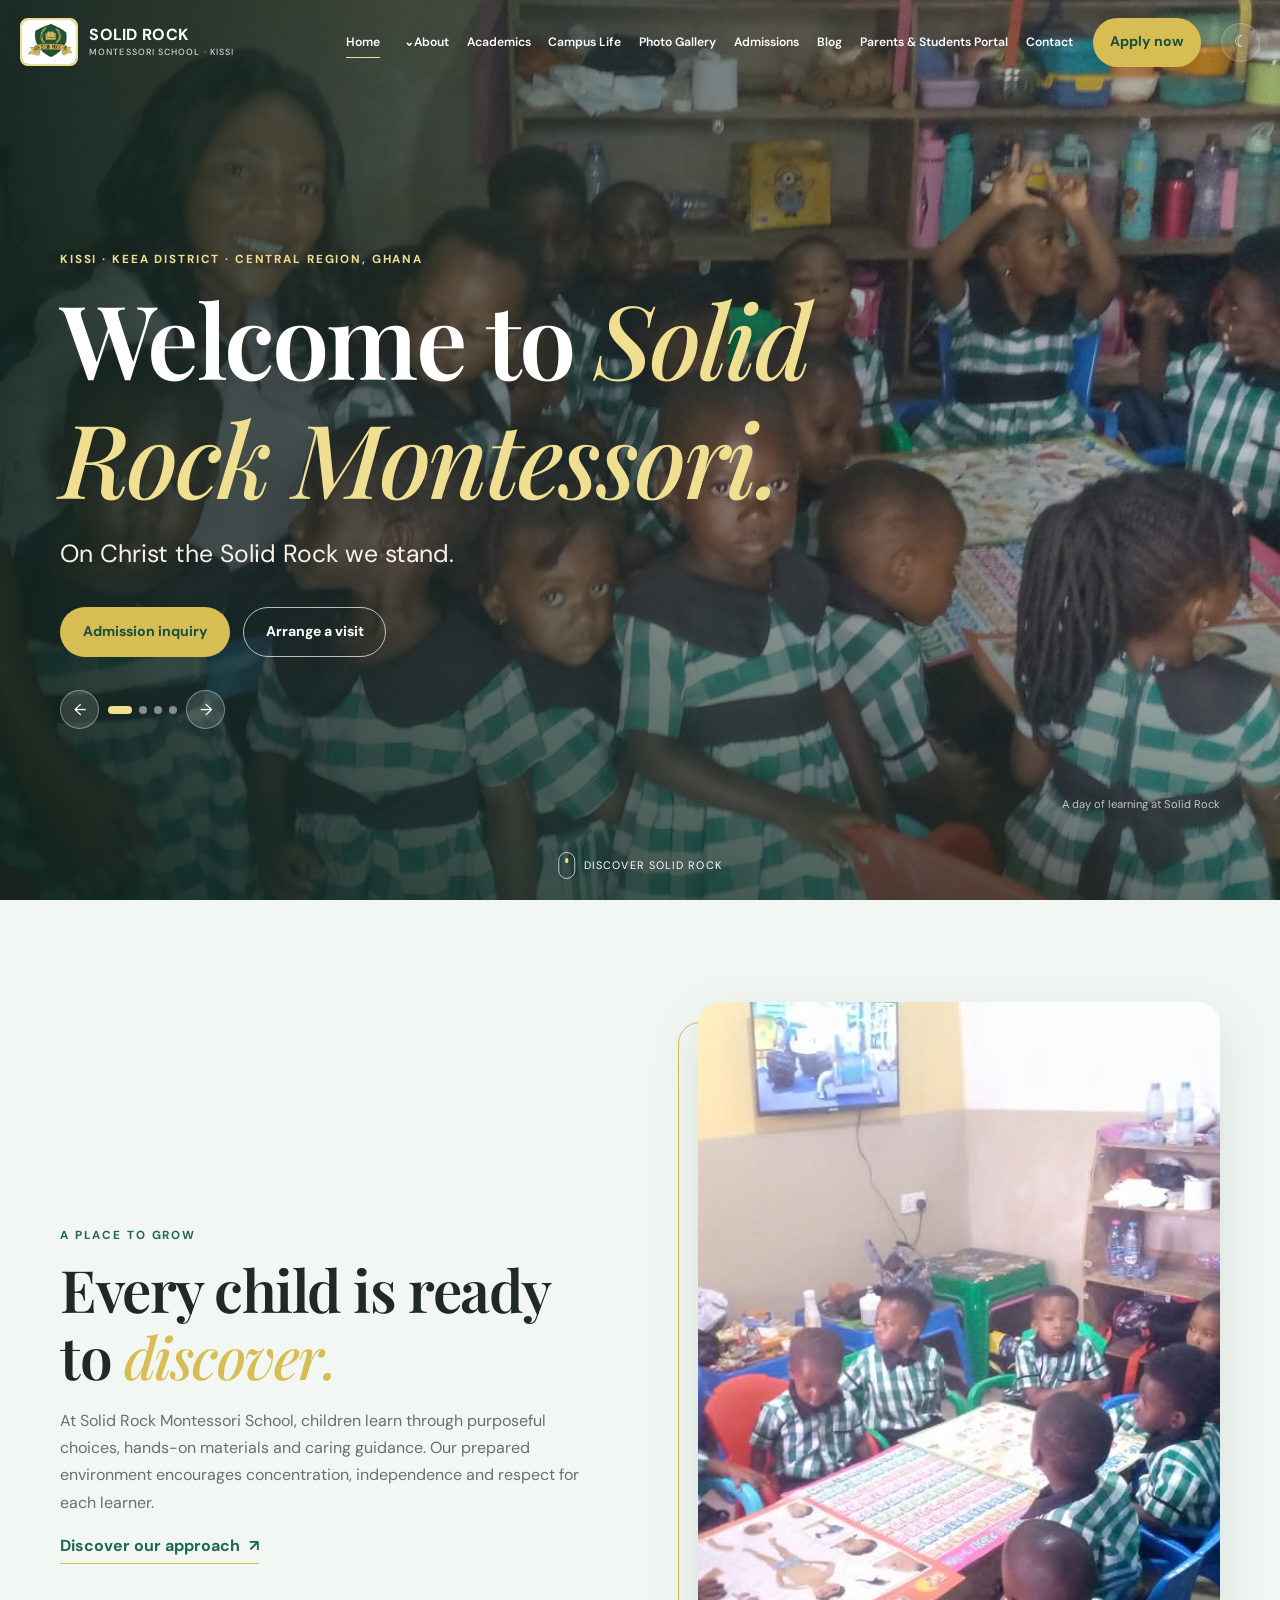
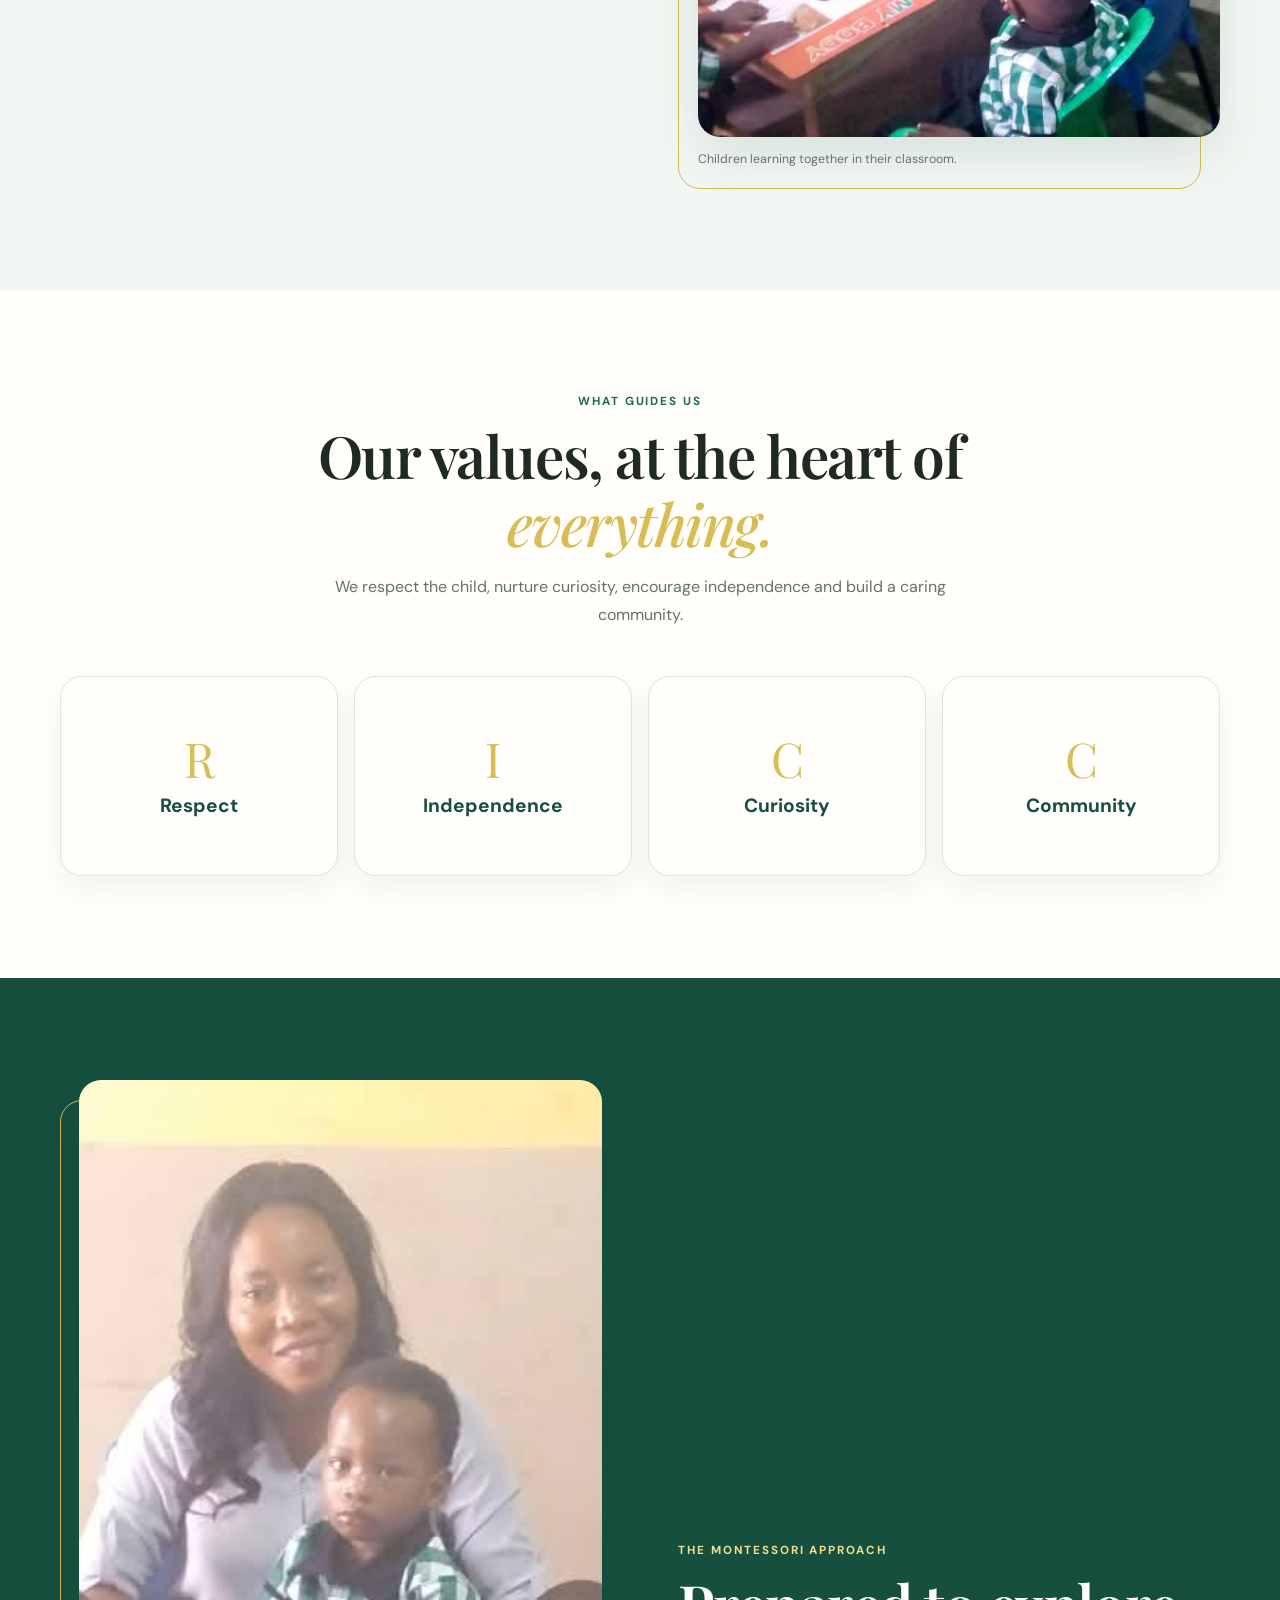
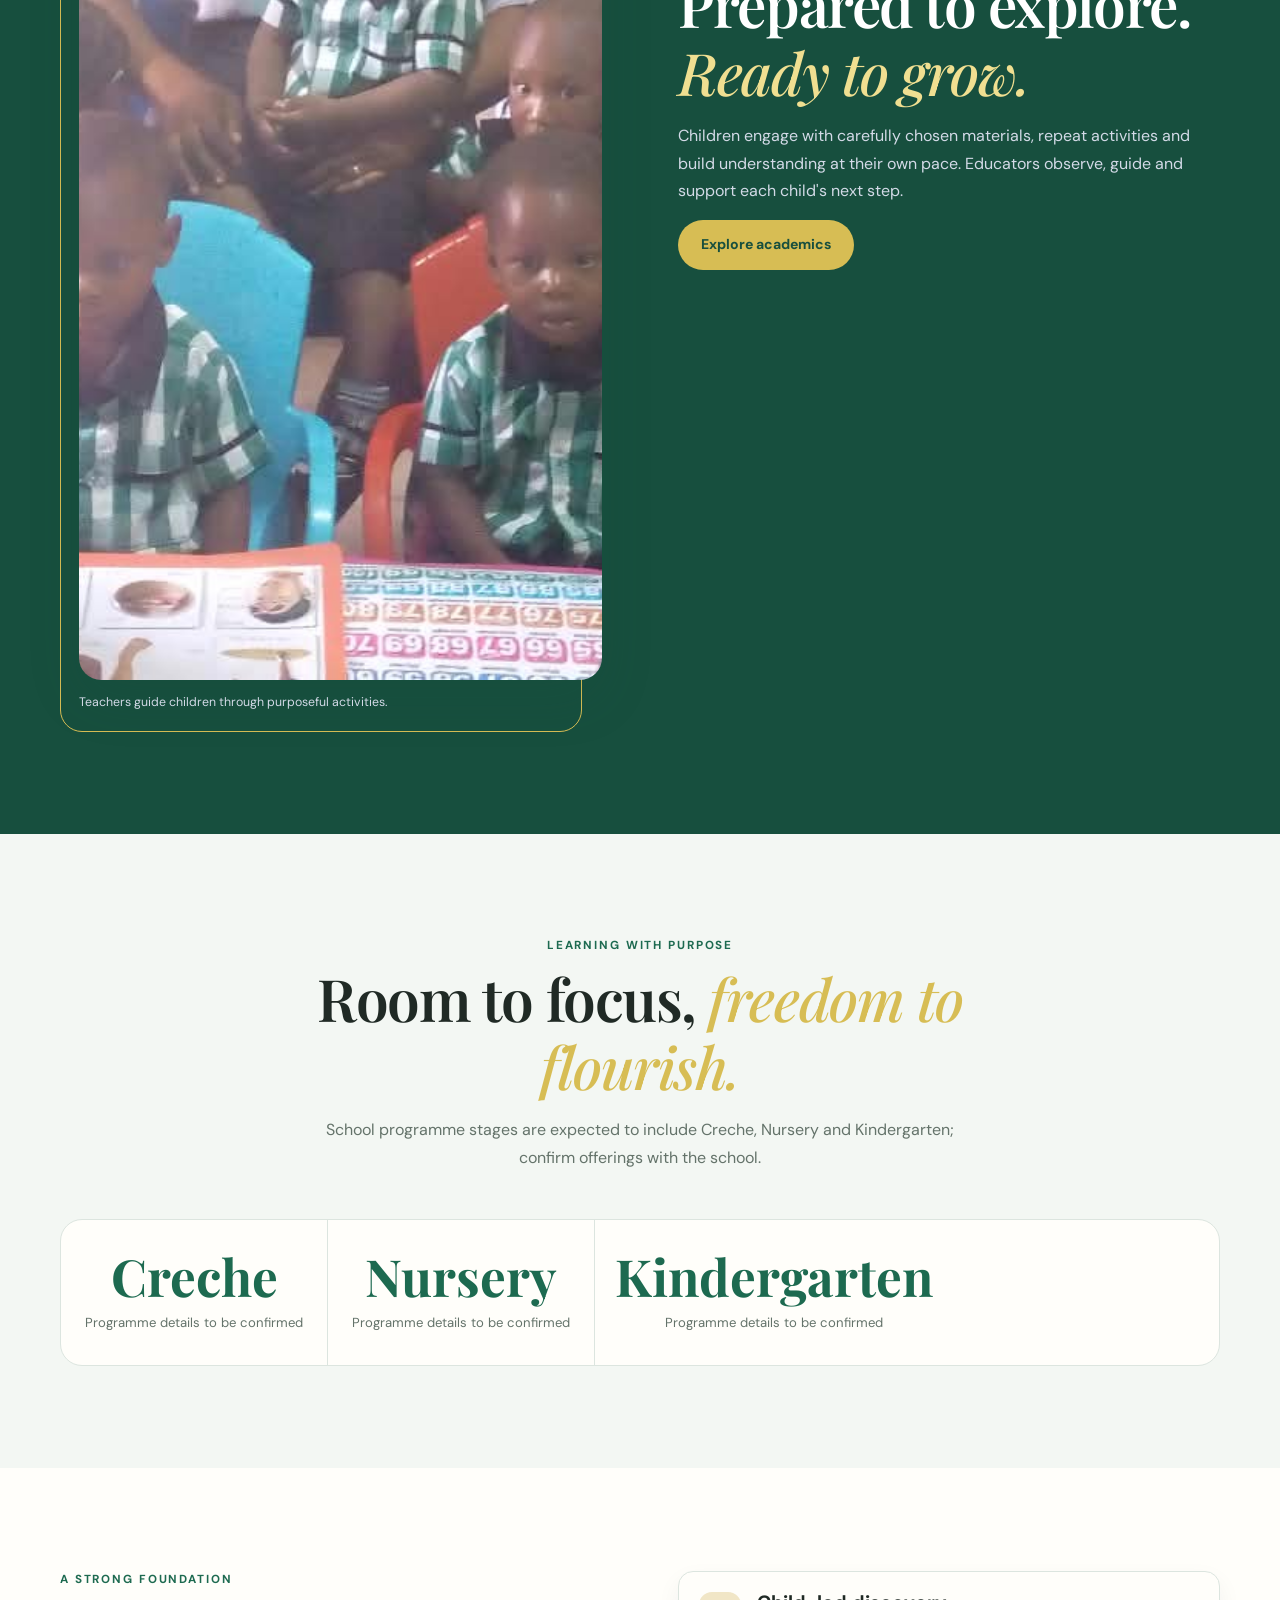
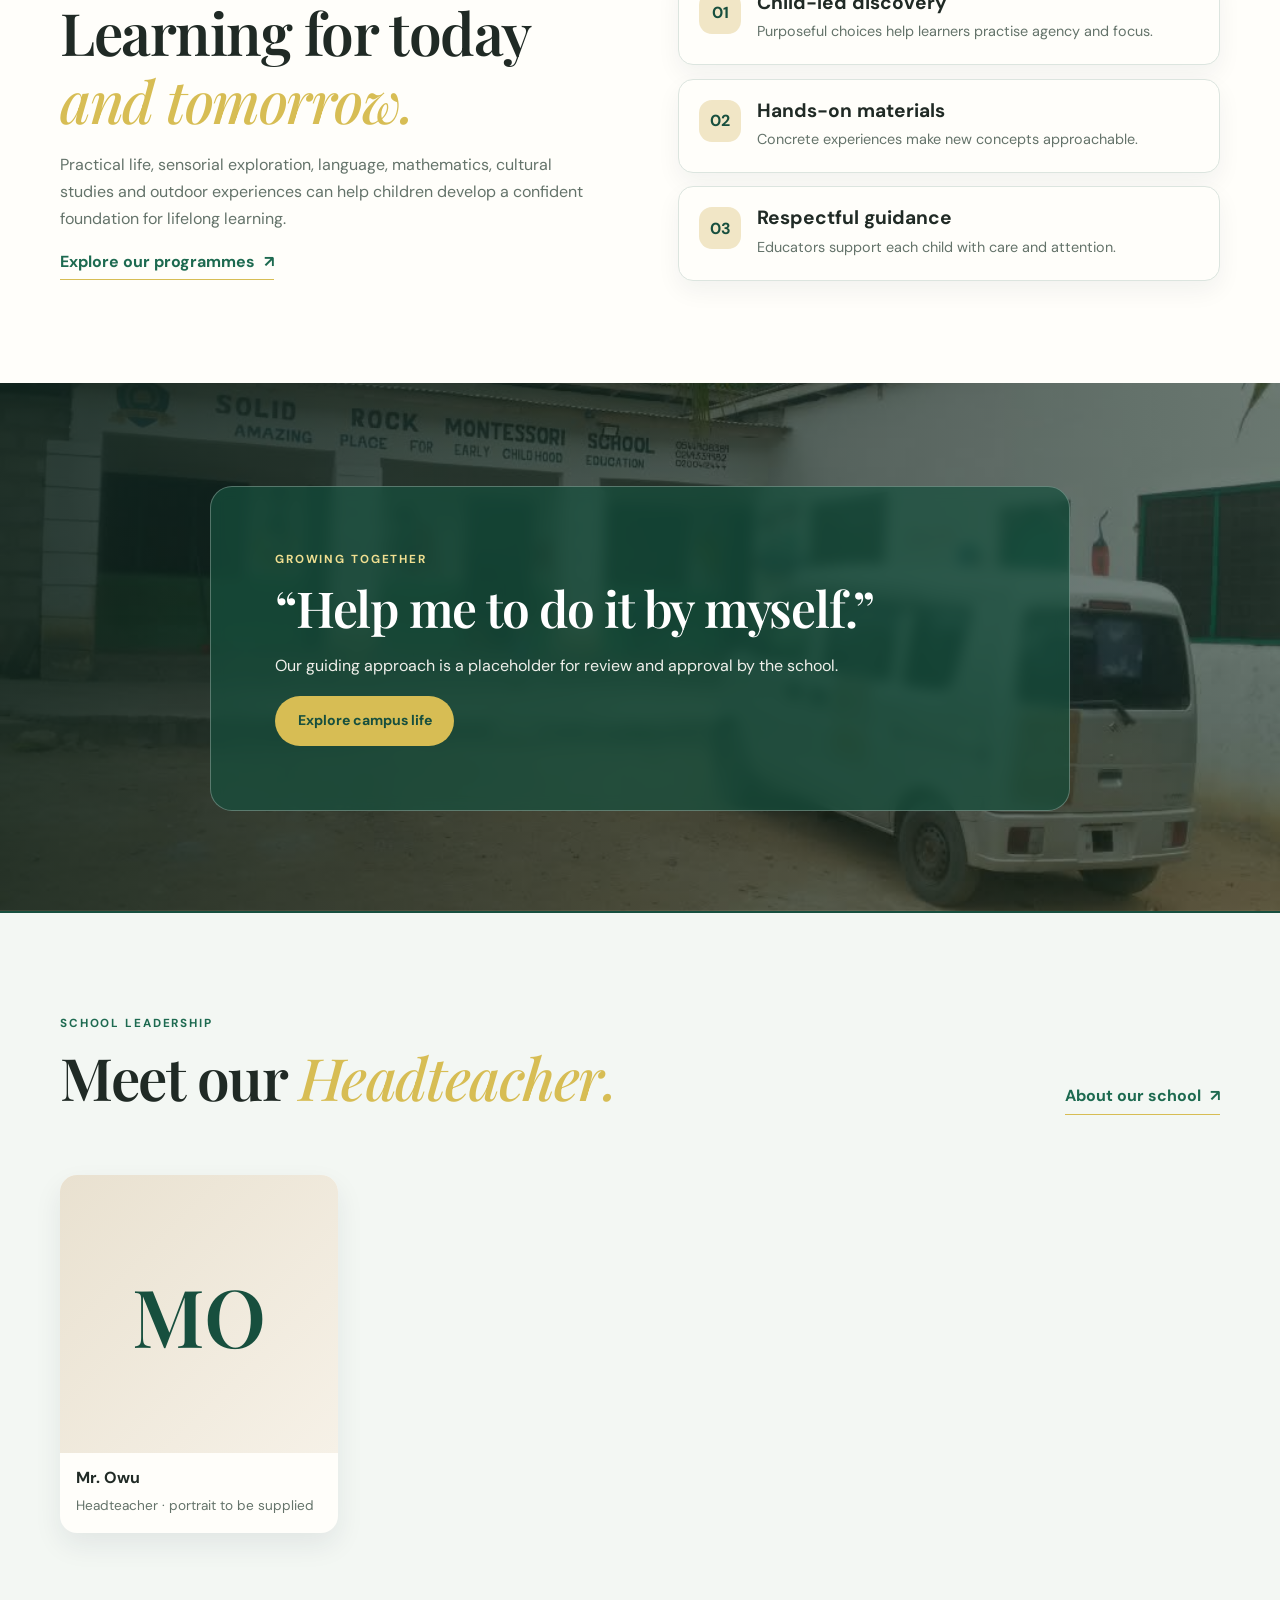
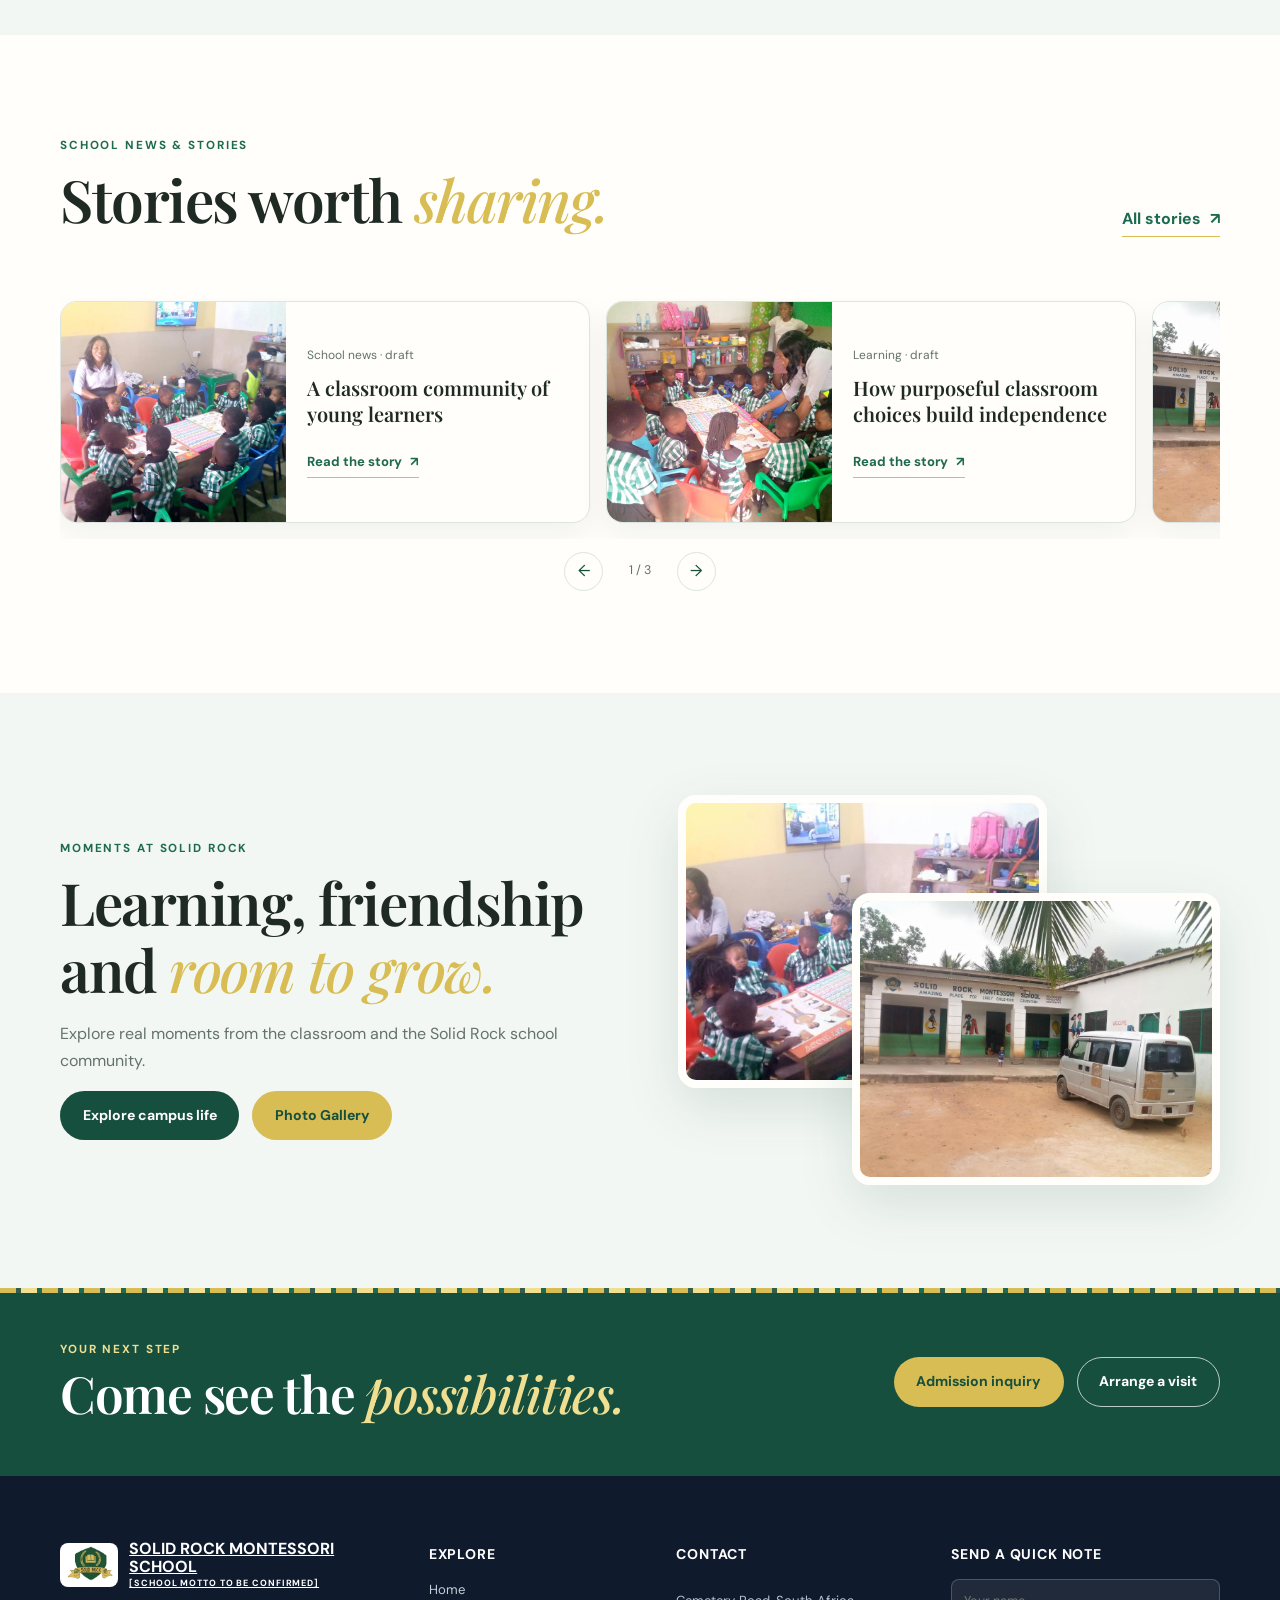
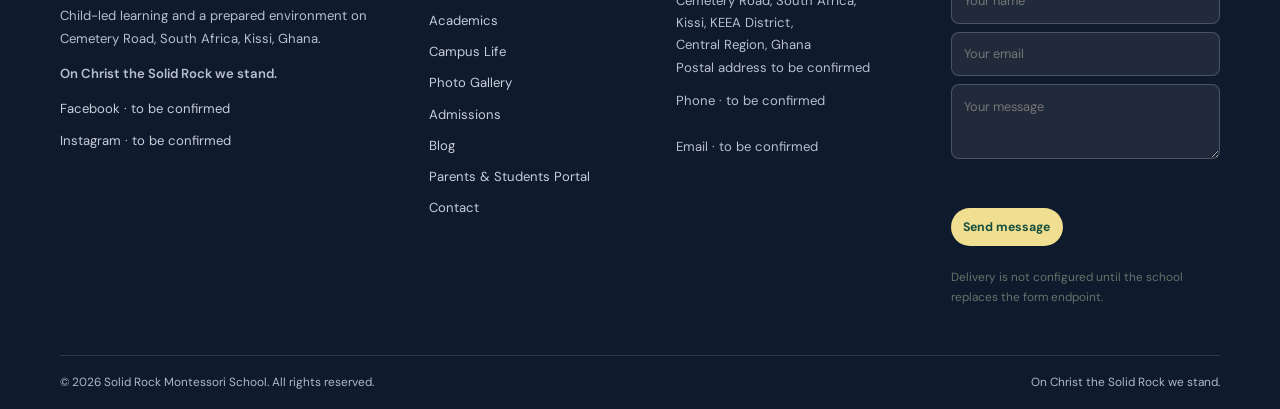
==== commit 25163a91: "Removed primary from index page and modified location" ====
--- a/index.html
+++ b/index.html
@@ -2,7 +2,7 @@
 <html lang="en">
 <head>
   <meta charset="utf-8"><meta name="viewport" content="width=device-width, initial-scale=1">
-  <meta name="description" content="Solid Rock Montessori School in Kissi, KEEA District, Ghana. Child-led learning from Creche through Primary.">
+  <meta name="description" content="Solid Rock Montessori School in Kissi, KEEA District, Ghana. Child-led learning from Creche through Kindergarten.">
   <meta property="og:title" content="Solid Rock Montessori School | Kissi, Ghana"><meta property="og:description" content="A prepared environment for curious, capable learners."><meta property="og:type" content="website">
   <title>Solid Rock Montessori School | Home</title>
   <link rel="preconnect" href="https://fonts.googleapis.com"><link rel="preconnect" href="https://fonts.gstatic.com" crossorigin>
@@ -43,7 +43,7 @@
 
     <section class="section section-navy"><div class="container split split-reverse"><div class="split-copy reveal" data-reveal="right"><p class="eyebrow eyebrow-gold">THE MONTESSORI APPROACH</p><h2>Prepared to explore. <em>Ready to grow.</em></h2><p>Children engage with carefully chosen materials, repeat activities and build understanding at their own pace. Educators observe, guide and support each child's next step.</p><a class="button button-gold" href="academics.html">Explore academics</a></div><figure class="image-frame image-frame-light reveal" data-reveal="left"><img src="assets/classroom-teacher-children.jpg" width="900" height="1200" loading="lazy" alt="Teacher supporting children during a classroom activity"><figcaption>Teachers guide children through purposeful activities.</figcaption></figure></div></section>
 
-    <section class="section section-cream"><div class="container"><div class="section-heading reveal" data-reveal="up"><p class="eyebrow">LEARNING WITH PURPOSE</p><h2>Room to focus, <em>freedom to flourish.</em></h2><p>School programme stages are expected to include Creche, Nursery, Kindergarten and Primary; confirm offerings with the school.</p></div><div class="stat-grid"><div class="stat-card reveal" data-reveal="up"><strong>Creche</strong><span>Programme details to be confirmed</span></div><div class="stat-card reveal" data-reveal="up"><strong>Nursery</strong><span>Programme details to be confirmed</span></div><div class="stat-card reveal" data-reveal="up"><strong>Kindergarten</strong><span>Programme details to be confirmed</span></div><div class="stat-card reveal" data-reveal="up"><strong>Primary</strong><span>Programme details to be confirmed</span></div></div></div></section>
+    <section class="section section-cream"><div class="container"><div class="section-heading reveal" data-reveal="up"><p class="eyebrow">LEARNING WITH PURPOSE</p><h2>Room to focus, <em>freedom to flourish.</em></h2><p>School programme stages are expected to include Creche, Nursery and  Kindergarten; confirm offerings with the school.</p></div><div class="stat-grid"><div class="stat-card reveal" data-reveal="up"><strong>Creche</strong><span>Programme details to be confirmed</span></div><div class="stat-card reveal" data-reveal="up"><strong>Nursery</strong><span>Programme details to be confirmed</span></div><div class="stat-card reveal" data-reveal="up"><strong>Kindergarten</strong><span>Programme details to be confirmed</span></div></div></div></section>
 
     <section class="section section-white"><div class="container split"><div class="split-copy reveal" data-reveal="left"><p class="eyebrow">A STRONG FOUNDATION</p><h2>Learning for today <em>and tomorrow.</em></h2><p>Practical life, sensorial exploration, language, mathematics, cultural studies and outdoor experiences can help children develop a confident foundation for lifelong learning.</p><a class="text-link" href="academics.html">Explore our programmes <span>↗</span></a></div><div class="feature-stack"><article class="feature-card reveal" data-reveal="right"><span class="feature-icon">01</span><div><h3>Child-led discovery</h3><p>Purposeful choices help learners practise agency and focus.</p></div></article><article class="feature-card reveal" data-reveal="right"><span class="feature-icon">02</span><div><h3>Hands-on materials</h3><p>Concrete experiences make new concepts approachable.</p></div></article><article class="feature-card reveal" data-reveal="right"><span class="feature-icon">03</span><div><h3>Respectful guidance</h3><p>Educators support each child with care and attention.</p></div></article></div></div></section>
 
--- a/css/style.css
+++ b/css/style.css
@@ -495,7 +495,7 @@
   .value-grid { grid-template-columns: 1fr 1fr; }
   .value-card { min-height: 155px; }
   .stat-grid { grid-template-columns: 1fr 1fr; }
-  .stat-card:nth-child(2) { border-right: 0; }
+  .stat-card:nth-child(2n) { border-right: 0; }
   .stat-card:nth-child(-n+2) { border-bottom: 1px solid var(--line); }
   .stat-card { min-height: 125px; }
   .section-heading-row { align-items: start; flex-direction: column; }
